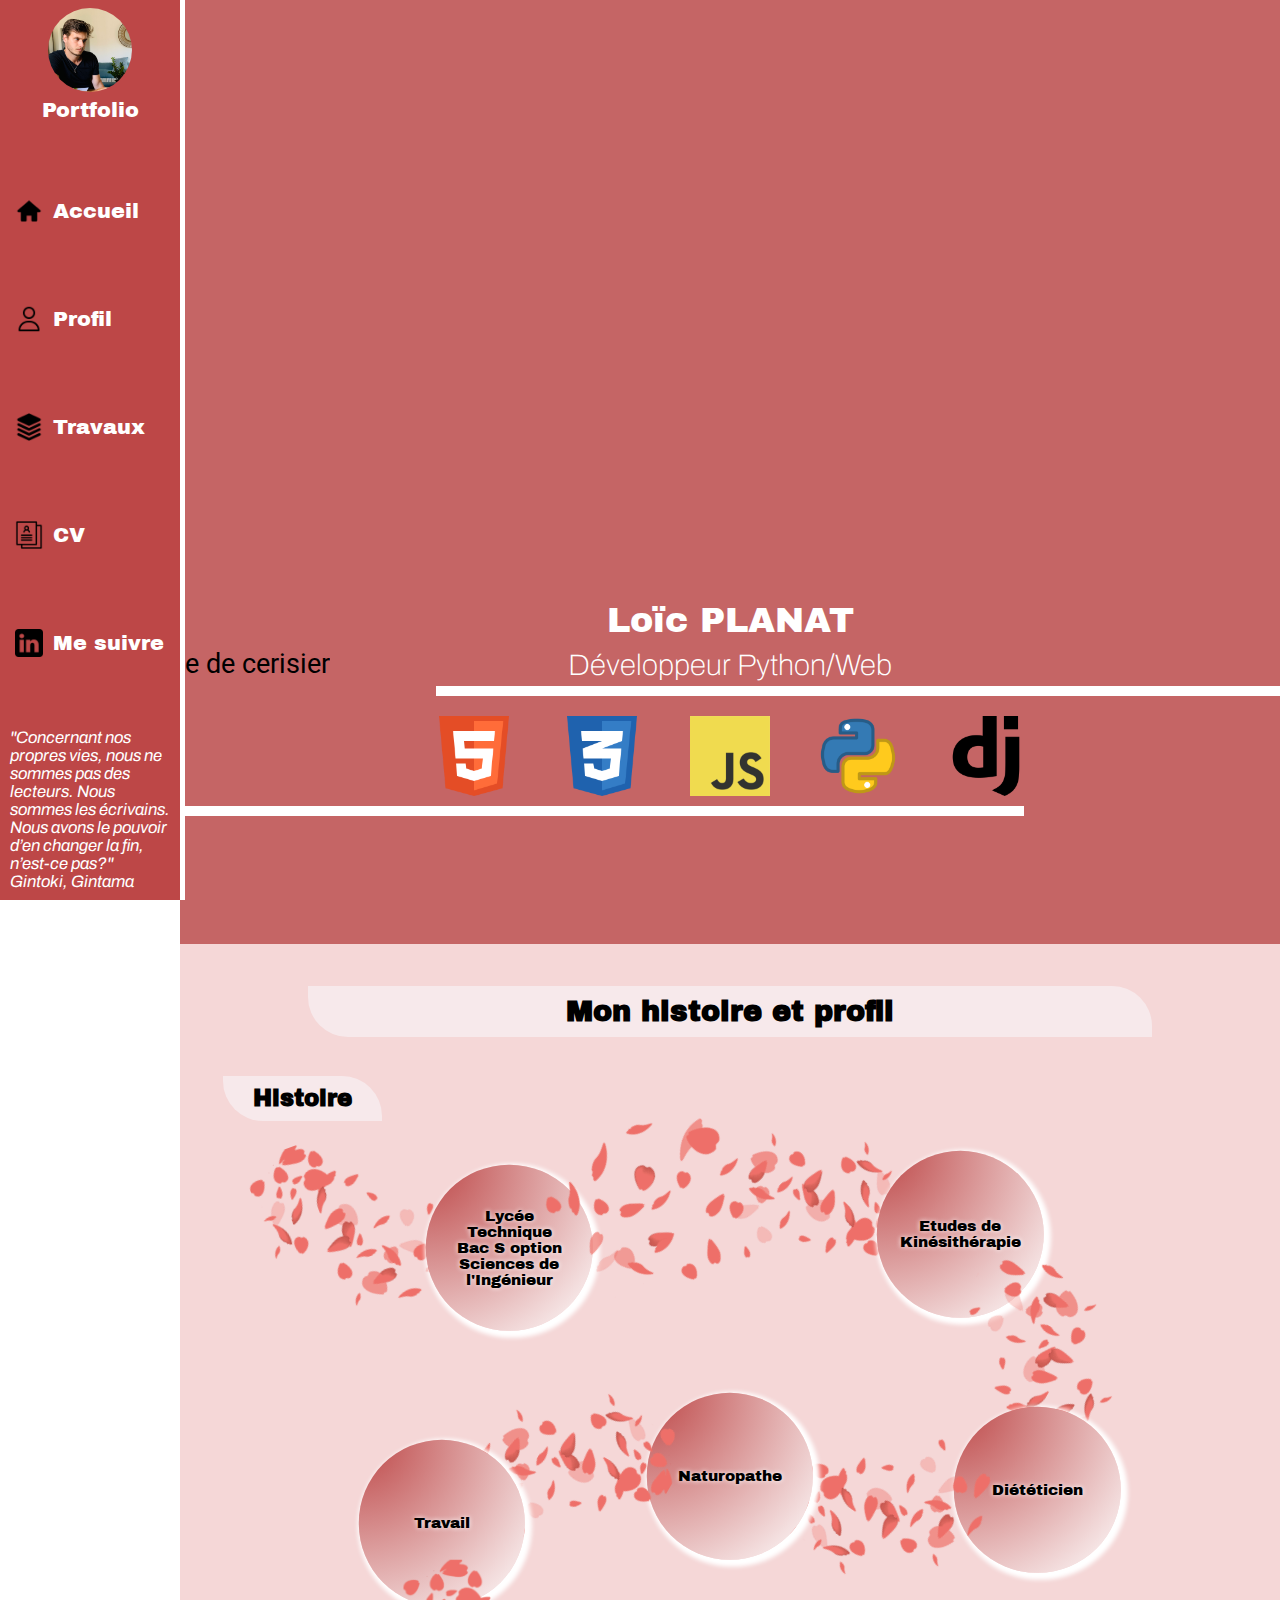
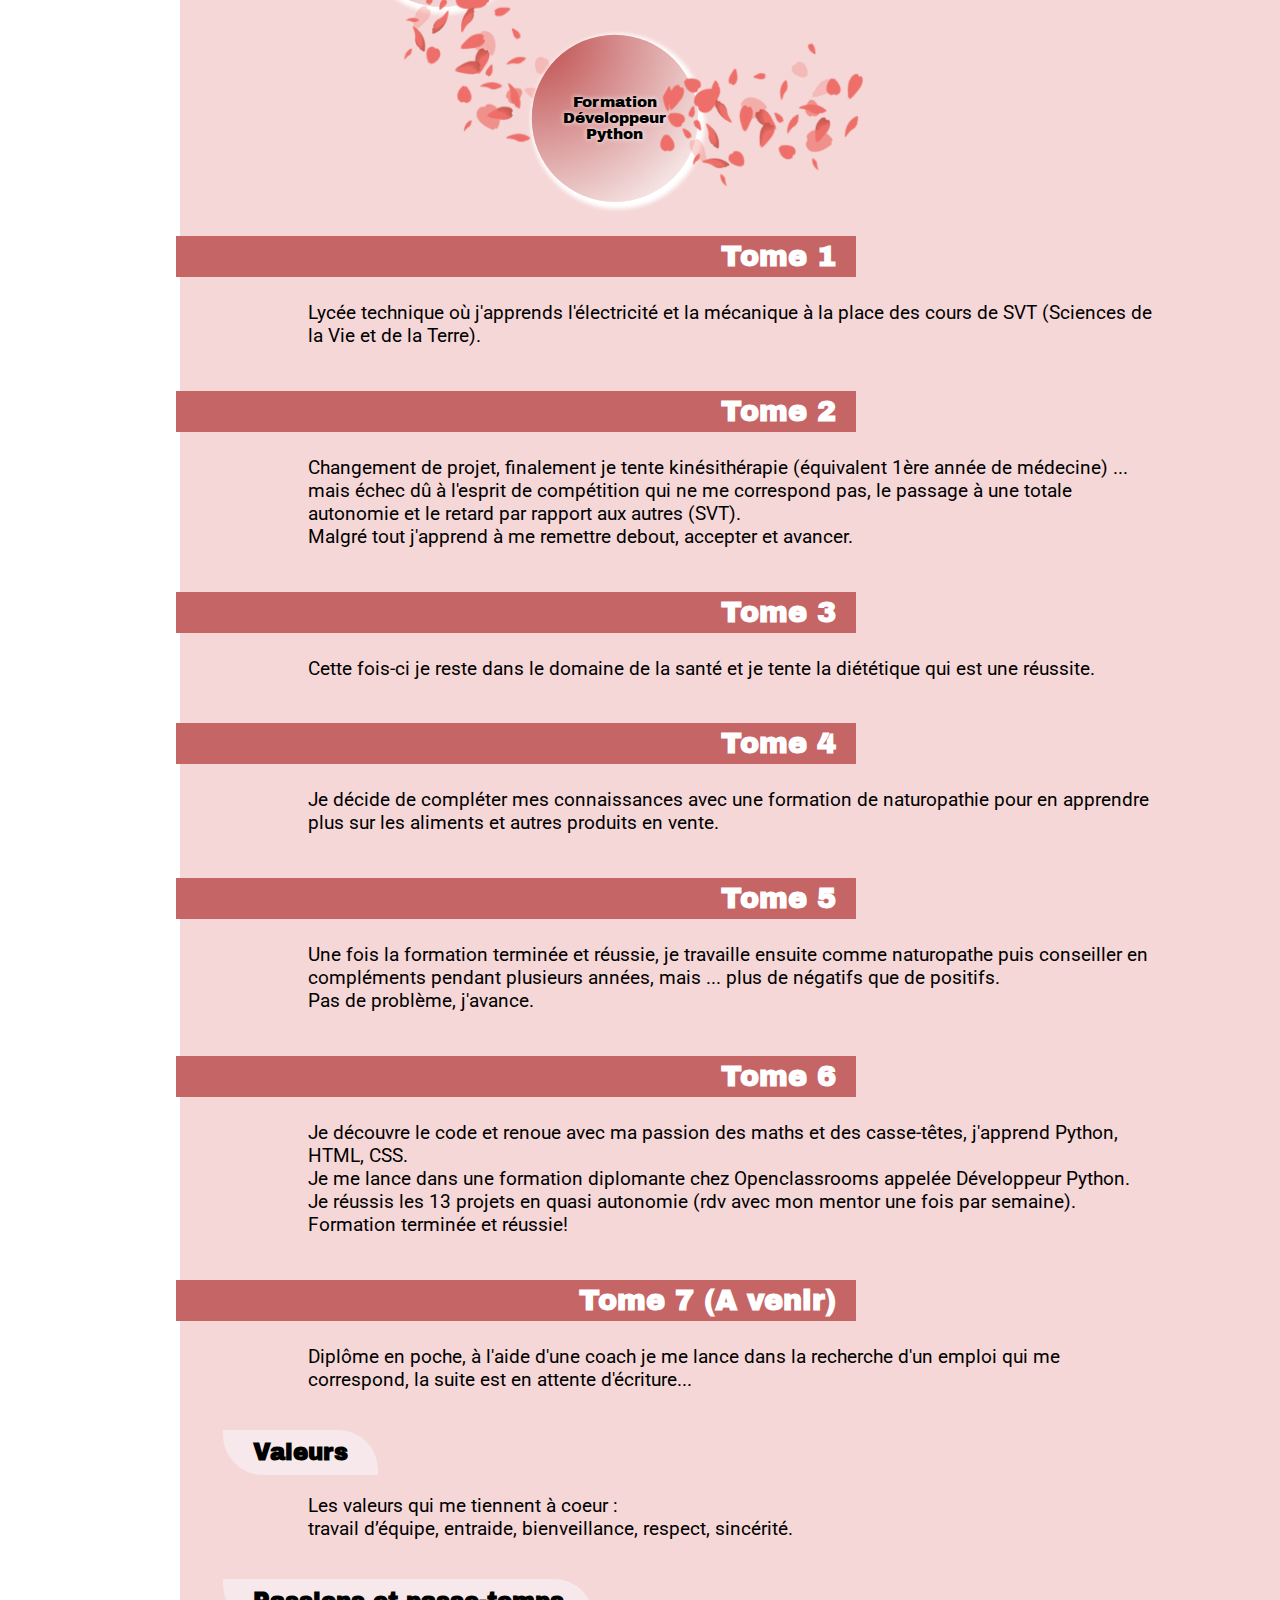
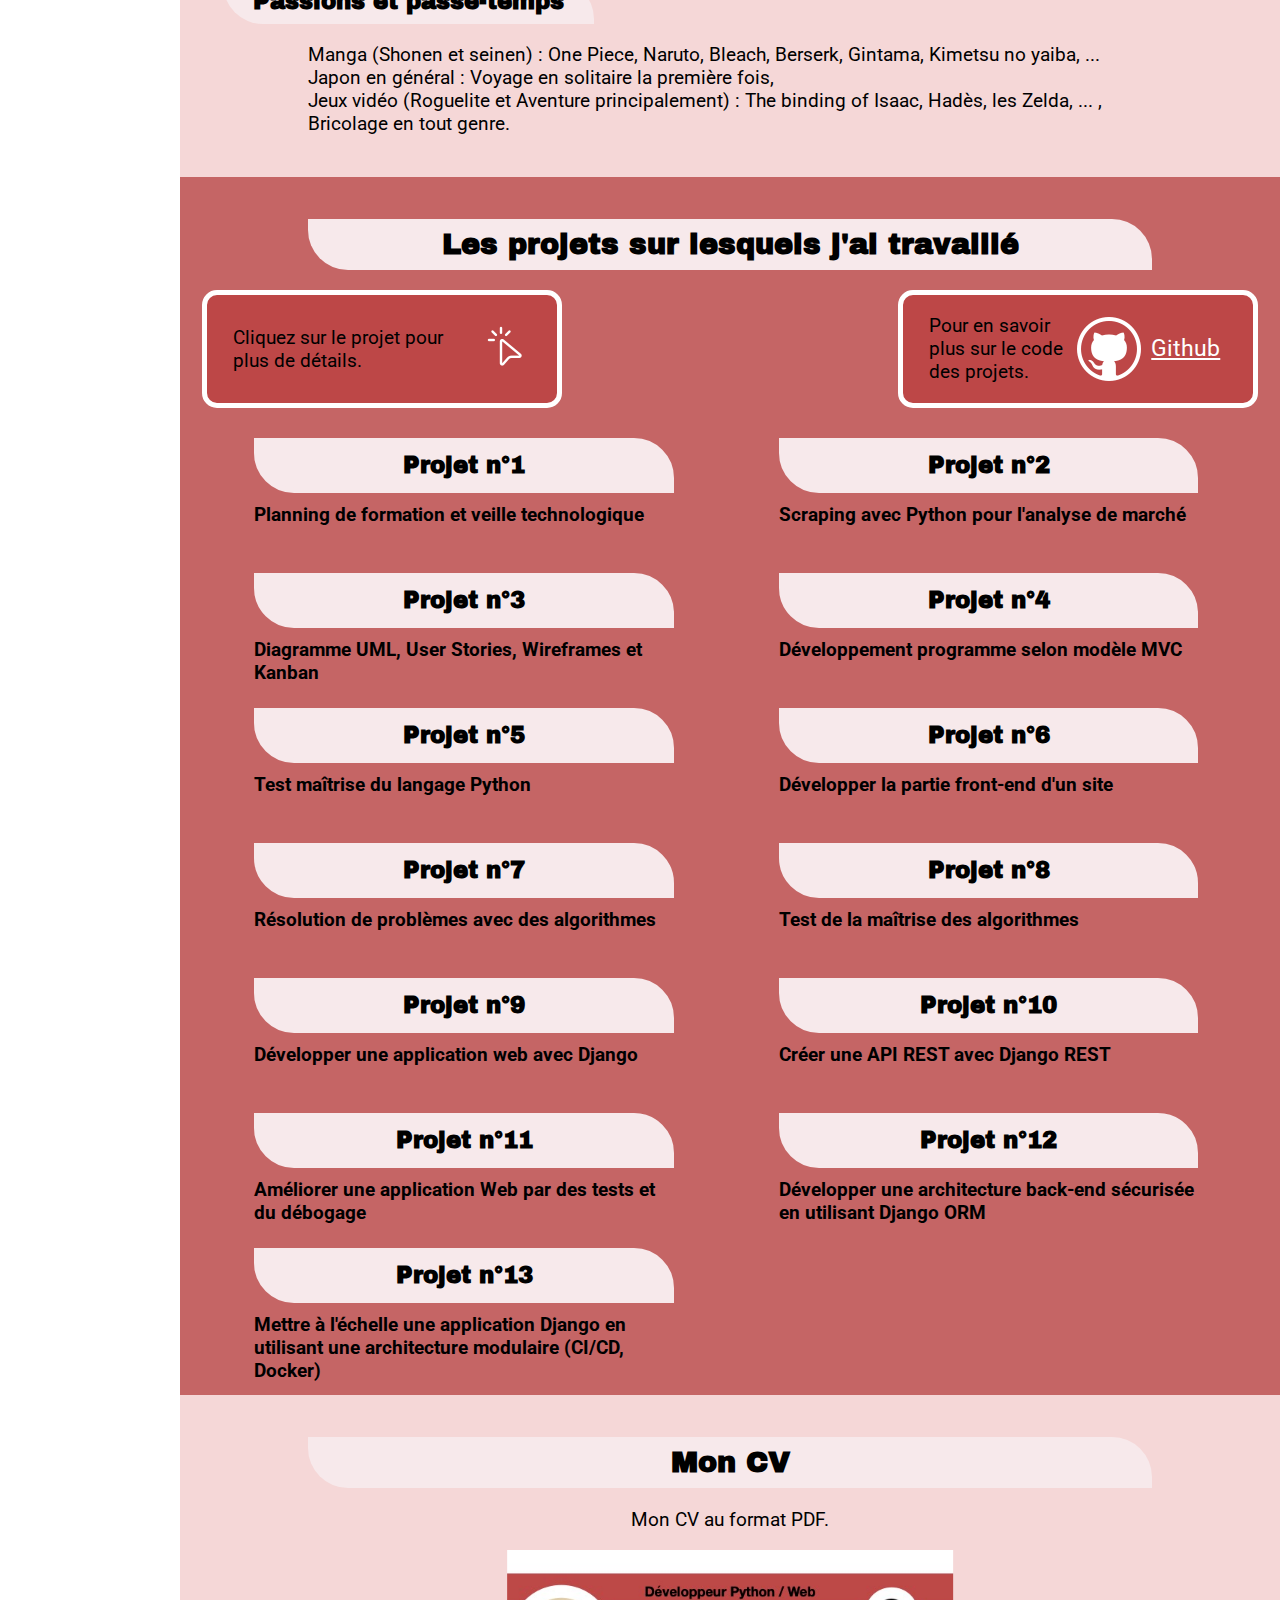
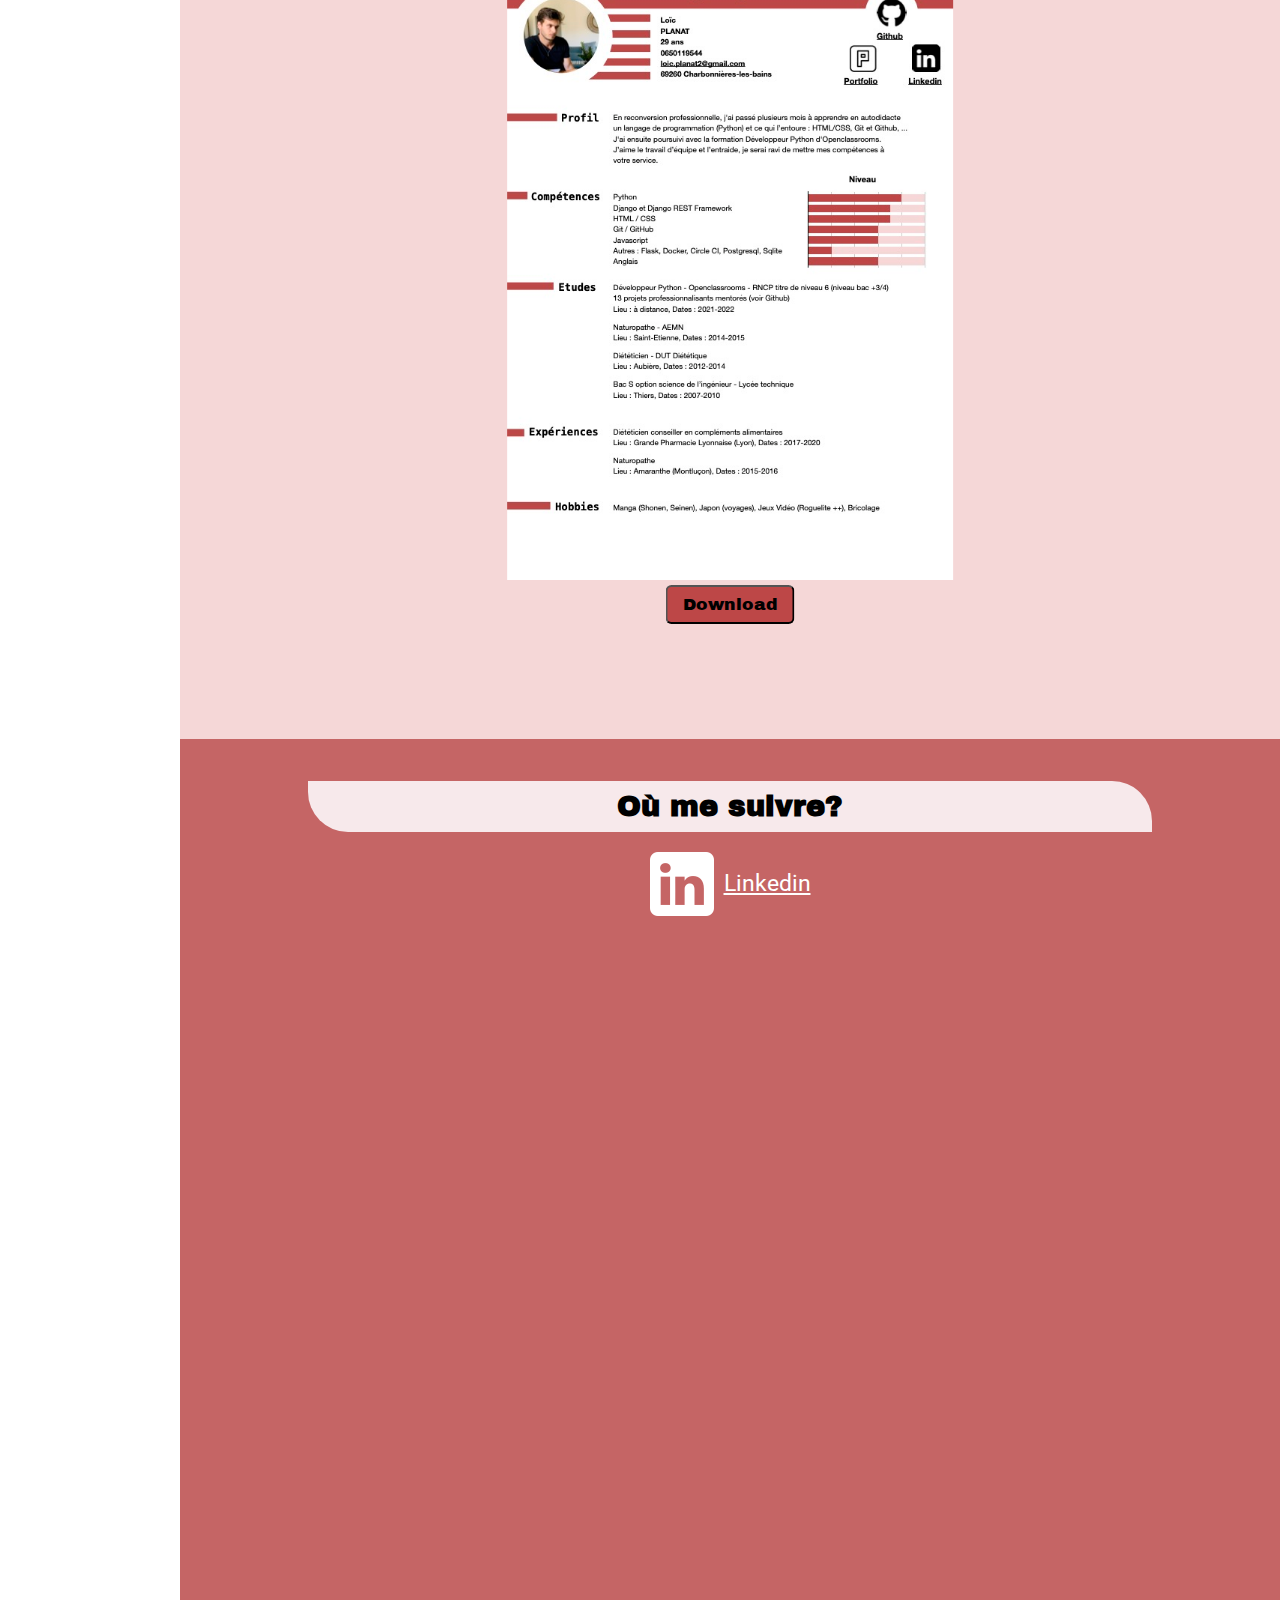
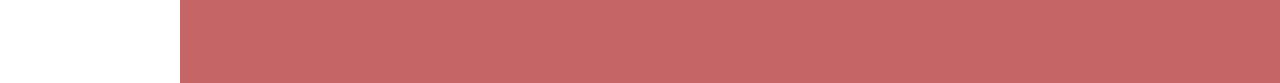
==== index.html @ afb5e6b1 "Changement style" ====
<!DOCTYPE html>
<html lang="fr">
<head>
    <meta charset="UTF-8">
    <meta http-equiv="X-UA-Compatible" content="IE=edge">
    <meta name="viewport" content="width=device-width, initial-scale=1.0">
    <link rel="stylesheet" href="style.css">
    <link rel="shortcut icon" href="Images/fav.ico" type="image/x-icon">
    <title>My Portfolio</title>
</head>
<body>
    <!-- Navigation bar -->
    <aside class="sidebar" id="sidebar">
        <nav class="nav">
            <div class="nav_head">
                <div><img class="photo_nav" src="Images/nav/photo.jpg" alt="photo perso"></div>
                <p class="nav_title">Portfolio</p>
            </div>
            <ul class="nav_list">
                <li class="nav_item">
                    <img class="nav_logo" src="Images/nav/home_icon.png" alt="icone pour la zone home">
                    <a href="#home" class="nav_link active-link">Accueil</a>
                </li>
                <li class="nav_item">
                    <img class="nav_logo" src="Images/nav/profile_icon.png" alt="icone pour le profile">
                    <a href="#profile" class="nav_link">Profil</a>
                </li>
                <li class="nav_item">
                    <img class="nav_logo" src="Images/nav/work_icon.png" alt="icone pour les projets">
                    <a href="#work" class="nav_link">Travaux</a>
                </li>
                <li class="nav_item">
                    <img class="nav_logo" src="Images/nav/cv_icon.png" alt="icone pour le cv">
                    <a href="#cv" class="nav_link">CV</a>
                </li>
                <li class="nav_item">
                    <img class="nav_logo" src="Images/logo/linkedin_icon.png" alt="icone me suivre">
                    <a href="#follow" class="nav_link">Me suivre</a>
                </li>
            </ul>
            <div class="nav_footer">''Concernant nos propres vies, nous ne sommes pas des lecteurs. Nous sommes les écrivains. Nous avons le pouvoir d’en changer la fin, n’est-ce pas?'' <br> Gintoki, Gintama</div>
        </nav>
    </aside>
    <section class="true_body">
    <!-- Home -->
    <div class="zone home" id="home">
        <div class="bg_cerisier">
            <img class="img_cerisier" src="Images/cerisier_forme.pdf" alt="image de cerisier">
        </div>
        <!-- <figure class="circle"></figure> -->
        <div class="text_et_logo">
            <p class="text_pres nom">Loïc PLANAT </p>
            <p class="text_pres travail">Développeur Python/Web</p>
            <figure class="line right_line"></figure>
            <div class="group_logo">
                <img class="logo_accueil logo_html" src="Images/logo/html_icon.png" alt="logo html">
                <img class="logo_accueil logo_css" src="Images/logo/css_icon.png" alt="logo css">
                <img class="logo_accueil logo_js" src="Images/logo/javascript_icon.png" alt="logo js">
                <img class="logo_accueil logo_python" src="Images/logo/python_icon.png" alt="logo python">
                <img class="logo_accueil logo_django" src="Images/logo/django_icon.png" alt="logo django">
            </div>
            <figure class="line left_line"></figure>
        </div>
    </div>
    
    <!-- Profile -->
    <div class="zone profile" id="profile">
        <h1 class="big_title">Mon histoire et profil</h1>
        <h2 class="title_mini">Histoire</h2>
        <div class="conteneur">
            <div class="plan">
                <div class="path" id="path0">
                    <div class="position_img">
                        <img src="path.png" alt="chemin" class="path_img">
                    </div>  
                </div>
                <div class="path" id="path1">
                    <div class="position_img_long">
                        <img src="path_long.png" alt="chemin" class="path_img">
                    </div>  
                </div>
                <div class="path" id="path2">
                    <div class="position_img">
                        <img src="path.png" alt="chemin" class="path_img">
                    </div>  
                </div>
                <div class="path" id="path3">
                    <div class="position_img">
                        <img src="path.png" alt="chemin" class="path_img">
                    </div>  
                </div>
                <div class="path" id="path4">
                    <div class="position_img">
                        <img src="path.png" alt="chemin" class="path_img">
                    </div>  
                </div>
                <div class="path" id="path5">
                    <div class="position_img">
                        <img src="path.png" alt="chemin" class="path_img">
                    </div>  
                </div>
                <div class="path" id="path6">
                    <div class="position_img">
                        <img src="path.png" alt="chemin" class="path_img">
                    </div>  
                </div>
                <div class="step" id="step1">
                    <figure class="mini_circle"></figure>
                    <p class="in_circle">Lycée <br> Technique <br> Bac S option <br> Sciences de <br> l'Ingénieur</p>
                </div>
                <div class="step" id="step2">
                    <figure class="mini_circle"></figure>
                    <p class="in_circle">Etudes de <br> Kinésithérapie</p>
                </div>
                <div class="step" id="step3">
                    <figure class="mini_circle"></figure>
                    <p class="in_circle">Diététicien</p>
                </div>
                <div class="step" id="step4">
                    <figure class="mini_circle"></figure>
                    <p class="in_circle">Naturopathe</p>
                </div>
                <div class="step" id="step5">
                    <figure class="mini_circle"></figure>
                    <p class="in_circle">Travail</p>
                </div>
                <div class="step" id="step6">
                    <figure class="mini_circle"></figure>
                    <p class="in_circle">Formation <br>Développeur <br> Python</p>
                </div>
            </div>

        </div>

        
        <div class="text_bloc">
            <h2 class="tome">Tome 1</h2>
            <p>Lycée technique où j'apprends l'électricité et la mécanique à la place des cours de SVT (Sciences de la Vie et de la Terre).</p>

            <h2 class="tome">Tome 2</h2>
            <p>Changement de projet, finalement je tente kinésithérapie (équivalent 1ère année de médecine) ... mais échec dû à l'esprit de compétition qui ne me correspond pas, le passage à une totale autonomie et le retard par rapport aux autres (SVT). <br> Malgré tout j'apprend à me remettre debout, accepter et avancer.</p>
   
            <h2 class="tome">Tome 3</h2>
            <p>Cette fois-ci je reste dans le domaine de la santé et je tente la diététique qui est une réussite.</p>

            <h2 class="tome">Tome 4</h2>
            <p>Je décide de compléter mes connaissances avec une formation de naturopathie pour en apprendre plus sur les aliments et autres produits en vente.</p>
 
            <h2 class="tome">Tome 5</h2>
            <p>Une fois la formation terminée et réussie, je travaille ensuite comme naturopathe puis conseiller en compléments pendant plusieurs années, mais ... plus de négatifs que de positifs. 
            <br> Pas de problème, j'avance. </p>
  
            <h2 class="tome">Tome 6</h2>
            <p> Je découvre le code et renoue avec ma passion des maths et des casse-têtes, j'apprend Python, HTML, CSS. 
            <br> Je me lance dans une formation diplomante chez Openclassrooms appelée Développeur Python. 
            <br> Je réussis les 13 projets en quasi autonomie (rdv avec mon mentor une fois par semaine).
            <br> Formation terminée et réussie!</p>

            <h2 class="tome">Tome 7 (A venir)</h2>
            <p> Diplôme en poche, à l'aide d'une coach je me lance dans la recherche d'un emploi qui me correspond, la suite est en attente d'écriture...</p>
        </div>
        
        <h2 class="title_mini">Valeurs</h2>
        <div class="text_bloc">
            <p class="">Les valeurs qui me tiennent à coeur : <br> travail d’équipe, entraide, bienveillance, respect, sincérité.</p>
        </div>
        <h2 class="title_mini">Passions et passe-temps</h2>
        <div class="text_bloc">
            <p>Manga (Shonen et seinen) : One Piece, Naruto, Bleach, Berserk, Gintama, Kimetsu no yaiba, ... 
            <br> Japon en général : Voyage en solitaire la première fois, 
            <br> Jeux vidéo (Roguelite et Aventure principalement) : The binding of Isaac, Hadès, les Zelda, ... , 
            <br> Bricolage en tout genre. </p>
        </div>
    </div>
    <!-- Les projets -->
    <div class="zone work" id="work">
        <!-- La fenêtre modale -->
        <div class="modal">
            <div class="conteneur_img_modal">
                <img class="img_modal" src="#" alt="#">
            </div>
            <figure class="close" onclick="closeModal()">+</figure>
        </div>

        <!-- Liste des projets -->
        <h1 class="big_title">Les projets sur lesquels j'ai travaillé </h1>
        <div class="header_proj">
            <div class="bloc_click">
                <p class="text_click">Cliquez sur le projet pour plus de détails.</p> 
                <div class="container_click">
                    <img class="click" src="Images/logo/click_icon.png" alt="image click">                
                </div>      
            </div>
            <div class="bloc_github">
                <p class="text_github">Pour en savoir plus sur le code des projets.</p>
                <div class="github">
                    <img class="logo_github" src="Images/logo/github_icon.png" alt="icon github">
                    <a class="link_github" href="https://github.com/Yonohi">Github</a>
                </div>   
            </div>
        </div>
        <div class="card_list">
            <div class="card">
                <h2 class="card_title" id="project_1">Projet n°1</h2>
                <p class="short_desc">Planning de formation et veille technologique</p>
                <div class="card_content left" id="card_1">
                    <p class="title_proj">Planning de formation et veille technologique</p>
                    <p class="desc_proj">Description: <br> Il a fallu, ici, déterminer le temps à accorder à chaque projet et créer un planning annuel ainsi qu'un planning semaine type. </p>
                    <figure class="bloc_img">
                        <img src="Images/P1/P1_planning.jpg" alt="image de réflexion planning" onclick="biggerImg(this)" class="proj_img">
                        <figcaption>Réflexion pour les plannings</figcaption>
                    </figure>
                    <figure class="bloc_img">                   
                        <img src="Images/P1/P1_plan_sem.png" alt="planning type semaine" onclick="biggerImg(this)" class="proj_img">
                        <figcaption>Planning Semaine</figcaption> 
                    </figure>
                    <figure class="bloc_img">
                        <img src="Images/P1/P1_plan_mois.png" alt="planning mois" onclick="biggerImg(this)" class="proj_img">
                        <figcaption>Planning annuel</figcaption>
                    </figure>
                </div>
            </div>
            <div class="card">
                <h2 class="card_title" id="project_2">Projet n°2</h2>
                <p class="short_desc">Scraping avec Python pour l'analyse de marché</p>
                <div class="card_content right" id="card_2">
                    <p class="title_proj">Scraping avec Python pour l'analyse de marché</p>
                    <p class="desc_proj">Description: <br> Le but ici était de faire du scraping, c'est-à-dire extraire du contenu d'un site, dans notre cas le site <a href="http://books.toscrape.com">Books.toscrape</a> . Le code que j'ai créé permet d'extraire différentes informations mises dans un fichier CSV ainsi que les images dans un dossier à part. Le tout étant classé selon le genre des livres. 
                        <br> Ce projet m'a permis de me familiariser avec les modules et les intéractions entre les fichiers de code. J'ai aussi beaucoup appris sur Git et Github à ce moment-là. </p>
                    <figure class="bloc_img">
                        <img src="Images/P2/P2_extrait.png" alt="extrait  résultat contenu projet" onclick="biggerImg(this)" class="proj_img">
                        <figcaption>Extrait du résultat</figcaption>
                    </figure>
                    <figure class="bloc_img">                   
                        <img src="Images/P2/P2_CSV_Grande.jpeg" alt="exemple CSV" onclick="biggerImg(this)" class="proj_img">
                        <figcaption>Exemple fichier CSV</figcaption> 
                    </figure>
                    <figure class="bloc_img">
                        <img src="Images/P2/P2_bookstoscrape.png" alt="visuel books toscrape" onclick="biggerImg(this)" class="proj_img">
                        <figcaption>Visuel du site Books to Scrape</figcaption>
                    </figure>
                </div>
            </div>
            <div class="card">
                <h2 class="card_title" id="project_3">Projet n°3</h2>
                <p class="short_desc">Diagramme UML, User Stories, Wireframes et Kanban</p>
                <div class="card_content left" id="card_3">
                    <p class="title_proj">Diagramme cas d'utilisation, User Stories, Wireframes et Kanban</p>
                    <p class="desc_proj">Description: <br> Il fallait prototyper une solution technique pour un client. Ce projet a été éprouvant car j'avais beaucoup de questions pour les besoins du client, mais celui-ci étant fictif je ne pouvais pas avoir de réponse. Par exemple, je savais que la volonté était de mettre en lien des aides pour des étudiants en difficulté, mais certains termes mettaient un flou sur l'âge posant ainsi un doute sur la complexité du site. Le nom également de l'association (Learn@Home) m'incitait à me poser des questions: 
                        <br> Les aides proposées sont-elles centrées sur l'Anglais? 
                        <br> Le site est-il seulement à portée française, si la réponse est non faut-il un site multilingue? ...
                        <br> Malgré tout j'ai beaucoup appris sur la manière d'aborder un projet et comment faire au mieux pour les besoins du client (user story, diagramme UML, ...).</p>
                    <figure class="bloc_img">
                        <img src="Images/P3/P3_diagramme.png" alt="diagramme de cas d'utilisation" onclick="biggerImg(this)" class="proj_img">
                        <figcaption>Diagramme de cas d'utilisation</figcaption>
                    </figure>
                    <figure class="bloc_img">                   
                        <img src="Images/P3/P3_userstory.png" alt="user stories" onclick="biggerImg(this)" class="proj_img">
                        <figcaption>User Stories</figcaption> 
                    </figure>
                    <figure class="bloc_img">
                        <img src="Images/P3/P3_wireframe_mobile.png" alt="wireframe mobile" onclick="biggerImg(this)" class="proj_img">
                        <figcaption>Wireframe mobile</figcaption>
                    </figure>
                    <figure class="bloc_img">
                        <img src="Images/P3/P3_wireframe.png" alt="wireframe" onclick="biggerImg(this)" class="proj_img">
                        <figcaption>Wireframe</figcaption>
                    </figure>
                    <figure class="bloc_img">
                        <img src="Images/P3/P3_kanban.png" alt="kanban" onclick="biggerImg(this)" class="proj_img">
                        <figcaption>Kanban</figcaption>
                    </figure>
                </div>
            </div>
            <div class="card">
                <h2 class="card_title" id="project_4">Projet n°4</h2>
                <p class="short_desc">Développement programme selon modèle MVC</p>
                <div class="card_content right" id="card_4">
                    <p class="title_proj">Développement programme selon modèle MVC</p>
                    <p class="desc_proj">Description: <br> Je devais créer un code en suivant le modèle MVC (Modèle Vue Contrôleur) pour gérer les résultats de compétitions d'échecs. Il y avait beaucoup de paramètres à prendre en compte et la difficulté du projet m'a beaucoup plu. La création de classes avec des méthodes adaptées, faire les liens, réaliser des boucles et la gestion des erreurs des entrées utilisateur. Tout cela m'a permis de mieux comprendre le concept de POO (Programmation Orienté Objet). En regardant le projet aujourd'hui je m'aperçois de petites erreurs de logique mais je préfère la version originale.</p>
                    <figure class="bloc_img">
                        <img src="Images/P4/P4_ex1.png" alt="exemple1 du rendu" onclick="biggerImg(this)" class="proj_img">
                        <figcaption>Exemple n°1</figcaption>
                    </figure>
                    <figure class="bloc_img">                   
                        <img src="Images/P4/P4_ex2.png" alt="exemple2 du rendu" onclick="biggerImg(this)" class="proj_img">
                        <figcaption>Exemple n°2</figcaption> 
                    </figure>
                    <figure class="bloc_img">
                        <img src="Images/P4/P4_ex3.png" alt="exemple3 du rendu" onclick="biggerImg(this)" class="proj_img">
                        <figcaption>Exemple n°3</figcaption>
                    </figure>
                </div>
            </div>
            <div class="card">
                <h2 class="card_title" id="project_5">Projet n°5</h2>
                <p class="short_desc">Test maîtrise du langage Python</p>
                <div class="card_content left" id="card_5">
                    <p class="title_proj">Test maîtrise du langage Python</p>
                    <p class="desc_proj">Description: <br> Il s'agissait d'un test CodinGame classique sur le language Python. </p>
                </div>
            </div>
            <div class="card">
                <h2 class="card_title" id="project_6">Projet n°6</h2>
                <p class="short_desc">Développer la partie front-end d'un site</p>
                <div class="card_content right" id="card_6">
                    <p class="title_proj">Développer la partie front-end d'un site</p>
                    <p class="desc_proj">Description: <br> Le but était ici de développer la partie Front-End d’une application avec HTML, CSS et JavaScript sans l'utilisation de framework (Bootstrap, ...). Il fallait également interagir avec une API REST pour récupérer les données. J'ai beaucoup aimé faire ce projet et en apprendre plus sur ces différents languages, leurs intéractions, trouver des astuces pour mieux coder et efficacement. Cela a aussi attisé ma curiosité sur les différentes bibliothèques (non autorisées pour ce projet).
                    </p>
                    <figure class="bloc_img">
                        <img src="Images/P6/P6_front_pc.png" alt="image du site version pc" onclick="biggerImg(this)" class="proj_img">
                        <figcaption>Aspect PC</figcaption>
                    </figure>
                    <figure class="bloc_img">                   
                        <img src="Images/P6/P6_front_mobile.png" alt="image du site version mobile" onclick="biggerImg(this)" class="proj_img">
                        <figcaption>Aspect Mobile</figcaption> 
                    </figure>
                </div>
            </div>
            <div class="card">
                <h2 class="card_title" id="project_7">Projet n°7</h2>
                <p class="short_desc">Résolution de problèmes avec des algorithmes</p>
                <div class="card_content left" id="card_7">
                    <p class="title_proj">Résolution de problèmes avec des algorithmes</p>
                    <p class="desc_proj">Description: <br> Mon projet préféré, qui n'a malheureusement pas été très long. Le but était de réaliser un algorithme brute force et un algorithme amélioré pour un problème simple. 
                        <br> Le problème était de trouver l'ensemble des actions idéales pour un client avec un budget précis parmi une liste d'actions avec les informations suivantes: coût de l'action et bénéfices en %(après 2 ans). 
                        <br> L'algorithme brute force vise à tester toutes les possibilités et trouver la ou les meilleures en cas d'égalité tandis que l'amélioré vise l'efficacité (vitesse, résultats presque parfaits).
                        <br> J'ai trouvé passionnant de m'informer sur la complexité temporelle et spatiale, la notation Big-O. 
                        <br> Je vous laisse la présentation que j'ai fait pour le projet en téléchargement.</p>
                    <form class="btn_pres" method="get" action="P7_04_diapositives.pdf">
                            <button type="submit">Download</button>
                    </form>
                    <figure class="bloc_img">
                        <img src="Images/P7/P7_bruteforce.png" alt="exemple résultat bruteforce" onclick="biggerImg(this)" class="proj_img">
                        <figcaption>Exemple de résultat du Brute Force</figcaption>
                    </figure>
                    <figure class="bloc_img">                   
                        <img src="Images/P7/P7_optimized.png" alt="exemple résultat optimisé" onclick="biggerImg(this)" class="proj_img">
                        <figcaption>Exemple du résultat de l'optimisé</figcaption> 
                    </figure>
                </div>
            </div>
            <div class="card">
                <h2 class="card_title" id="project_8">Projet n°8</h2>
                <p class="short_desc">Test de la maîtrise des algorithmes</p>
                <div class="card_content right" id="card_8">
                    <p class="title_proj">Test de la maîtrise des algorithmes</p>
                    <p class="desc_proj">Description: <br> Il s'agissait d'un test CodinGame sur les algorithmes. Je me suis plongé dans les types de tri et les logiques de différents algorithmes et j'ai trouvé ça passionnant. </p>
                    <figure class="bloc_img">
                        <img src="Images/P8/P8_resultats.png" alt="Résultats du CodinGame" onclick="biggerImg(this)" class="proj_img">
                        <figcaption>Résultats du CodinGame</figcaption>
                    </figure>
                </div>
            </div>
            <div class="card">
                <h2 class="card_title" id="project_9">Projet n°9</h2>
                <p class="short_desc">Développer une application web avec Django</p>
                <div class="card_content left" id="card_9">
                    <p class="title_proj">Développer une application web avec Django</p>
                    <p class="desc_proj">Description: <br> Utilisation de Django pour la création du site, cette approche était difficile au début mais captivante au bout d'un moment. Je me suis également amusé à utiliser Bootstrap pour gérer la taille des zones sur le site. </p>
                    <figure class="bloc_img">
                        <img src="Images/P9/P9_admin.png" alt="image de la zone admin" onclick="biggerImg(this)" class="proj_img">
                        <figcaption>Zone administrateur</figcaption>
                    </figure>
                    <figure class="bloc_img">                   
                        <img src="Images/P9/P9_log.png" alt="image de la zone inscription connexion" onclick="biggerImg(this)" class="proj_img">
                        <figcaption>Zone inscription/connexion</figcaption> 
                    </figure>
                    <figure class="bloc_img">
                        <img src="Images/P9/P9_home.png" alt="image de la zone flux" onclick="biggerImg(this)" class="proj_img">
                        <figcaption>Zone flux/home</figcaption>
                    </figure>
                </div>
            </div>
            <div class="card">
                <h2 class="card_title" id="project_10">Projet n°10</h2>
                <p class="short_desc">Créer une API REST avec Django REST</p>
                <div class="card_content right" id="card_10">
                    <p class="title_proj">Créer une API REST avec Django REST</p>
                    <p class="desc_proj">Description: <br> Projet complexe de création d'une API REST via Django REST Framework (DRF) avec utilisation de JSON Web Token. J'ai eu du mal à comprendre comment utiliser Postman, mais au fur et à mesure que j'en apprenais plus je comprenais de mieux en mieux comment étaient faites les requêtes. </p>
                    <figure class="bloc_img">
                        <img src="Images/P10/P10_postman.png" alt="image de Postman" onclick="biggerImg(this)" class="proj_img">
                        <figcaption>Postman</figcaption>
                    </figure>
                    <figure class="bloc_img">                   
                        <img src="Images/P10/P10_admin.png" alt="image zone admin" onclick="biggerImg(this)" class="proj_img">
                        <figcaption>Zone administrateur</figcaption> 
                    </figure>
                </div>
            </div>
            <div class="card">
                <h2 class="card_title" id="project_11">Projet n°11</h2>
                <p class="short_desc">Améliorer une application Web par des tests et du débogage</p>
                <div class="card_content left" id="card_11">
                    <p class="title_proj">Améliorer une application Web par des tests et du débogage</p>
                    <p class="desc_proj">Description: <br> Le code était déjà fait et je ne devais pas modifier la présentation du site, seulement créer des tests pour contrôler un maximum le code et ainsi trouver ce qui ne convenait pas pour l'améliorer. Une fois les tests finis on m'a demandé de modifier une variable, cela permettait de voir si mes tests s'adaptaient et si ce n'était pas le cas je devais modifier mon code pour qu'il le soit. </p>
                    <figure class="bloc_img">
                        <img src="Images/P11/P11_site.png" alt="image du site" onclick="biggerImg(this)" class="proj_img">
                        <figcaption>Site web</figcaption>
                    </figure>
                    <figure class="bloc_img">
                        <img src="Images/P11/P11_tests.png" alt="resultats pytest et coverage" onclick="biggerImg(this)" class="proj_img">
                        <figcaption>Résultats pytest et coverage</figcaption>
                    </figure>
                    <figure class="bloc_img">                   
                        <img src="Images/P11/P11_locust.png" alt="resultats locust" onclick="biggerImg(this)" class="proj_img">
                        <figcaption>Résultats Locust</figcaption> 
                    </figure>
                </div>
            </div>
            <div class="card">
                <h2 class="card_title" id="project_12">Projet n°12</h2>
                <p class="short_desc">Développer une architecture back-end sécurisée en utilisant Django ORM</p>
                <div class="card_content right" id="card_12">
                    <p class="title_proj">Développer une architecture back-end sécurisée en utilisant Django ORM</p>
                    <p class="desc_proj">Description: <br> Je devais créer une API REST avec DRF et Postgresql, j'ai mis les JWT optionnels (pour les activer voir détails Github). A force de travailler sur Django et DRF, j'arrive de mieux en mieux à manier les différentes parties: serializers, models, vues, permissions,... Il fallait également configurer une journalisation afin d'avoir un retour des erreurs (fichier security.log).</p>
                    <figure class="bloc_img">
                        <img src="Images/P12/P12_clients.png" alt="front DRF clients" onclick="biggerImg(this)" class="proj_img">
                        <figcaption>Front API (liste clients)</figcaption>
                    </figure>
                    <figure class="bloc_img">                   
                        <img src="Images/P12/P12_postman.png" alt="postman" onclick="biggerImg(this)" class="proj_img">
                        <figcaption>Postman</figcaption> 
                    </figure>
                    <figure class="bloc_img">
                        <img src="Images/P12/P12_postgresql.png" alt="postgresql" onclick="biggerImg(this)" class="proj_img">
                        <figcaption>Postgresql</figcaption>
                    </figure>
                </div>
            </div>
            <div class="card">
                <h2 class="card_title" id="project_13">Projet n°13</h2>
                <p class="short_desc">Mettre à l'échelle une application Django en utilisant une architecture modulaire (CI/CD, Docker)</p>
                <div class="card_content left" id="card_13">
                    <p class="title_proj">Mettre à l'échelle une application Django en utilisant une architecture modulaire (CI/CD, Docker)</p>
                    <p class="desc_proj">Description: <br> Pour ce dernier projet je devais améliorer l'architecture du code donné, rectifier quelques erreurs, changer les tables de la base de données et implémenter l'intégration, livraison et déploiement continus (CI CD). Pour le CI CD j'ai dû apprendre beaucoup de choses et faire le fichier .yml n'a pas été simple mais une fois les orbs et autres subtilités en main il était très satisfaisant d'avancer sur le projet. Héberger le site sur Heroku a été un moment que j'attendais avec impatience et apprendre à utiliser Docker était vraiment intéressant. Grâce à Sentry j'ai beaucoup mieux compris comment surveiller le site et le gérer. Ce projet était complexe mais c'était un dernier projet de formation très riche en informations. </p>
                    <figure class="bloc_img">
                        <img src="Images/P13/P13_site.png" alt="image du site" onclick="biggerImg(this)" class="proj_img">
                        <figcaption>Site Web</figcaption>
                    </figure>
                    <figure class="bloc_img">                   
                        <img src="Images/P13/P13_circleci.png" alt="circle ci" onclick="biggerImg(this)" class="proj_img">
                        <figcaption>Circle CI</figcaption> 
                    </figure>
                    <figure class="bloc_img">
                        <img src="Images/P13/P13_heroku.png" alt="heroku" onclick="biggerImg(this)" class="proj_img">
                        <figcaption>Heroku</figcaption>
                    </figure>
                    <figure class="bloc_img">
                        <img src="Images/P13/P13_sentry.png" alt="sentry" onclick="biggerImg(this)" class="proj_img">
                        <figcaption>Sentry</figcaption>
                    </figure>
                    <figure class="bloc_img">
                        <img src="Images/P13/P13_dockerhub.png" alt="docker hub" onclick="biggerImg(this)" class="proj_img">
                        <figcaption>Docker Hub</figcaption>
                    </figure>
                </div>
            </div>
        </div>
        
        
    </div>
    <!-- Zone CV -->
    <div class="zone cv" id="cv">
        <h1 class="big_title">Mon CV</h1>
        <p>Mon CV au format PDF.</p>
         <img class="img_cv" src="CV_final_planat_loic.jpg" alt="aperçu CV">
         <form method="get" action="CV_final_planat_loic.pdf">
            <button type="submit">Download</button>
         </form>
    </div>
    <!-- Zone Me Suivre -->
    <div class="zone follow" id="follow">
        <h1 class="big_title">Où me suivre?</h1>
        <div class="linkedin">
            <img class="logo_linkedin" src="Images/logo/linkedin_icon.png" alt="icon linkedin">
            <a class="link_linkedin" href="https://www.linkedin.com/in/loïc-Planat/">Linkedin</a>
        </div>
    </div>
    </section>
<script src="script.js"></script>
</body>
</html>
---- style.css ----
/*========= Google fonts =========*/
@import url('https://fonts.googleapis.com/css2?family=Oleo+Script&display=swap');
@import url('https://fonts.googleapis.com/css2?family=Archivo:wght@100&display=swap');
@import url('https://fonts.googleapis.com/css2?family=Archivo+Black&family=Oleo+Script&display=swap');
@import url('https://fonts.googleapis.com/css2?family=Caveat&display=swap');
@import url('https://fonts.googleapis.com/css2?family=Nunito:wght@200;300&display=swap');
@import url('https://fonts.googleapis.com/css2?family=Roboto&display=swap');
/*========= Variables CSS =========*/
:root {
    /* Color */
    --backgr-color: linear-gradient(rgb(189, 71, 71) 25vh, rgb(245, 215, 215) 100vh);
    --backgr-zone1: rgb(197, 101, 101);
    --backgr-zone2: rgb(245, 215, 215);
    --backgr-circle: rgb(245, 215, 215);
    --backgr-nav-color: rgb(189, 71, 71);
    --backgr-proj: rgb(189, 71, 71);
    --text-body-color: black;
    --text-nav-color: white;
    --title-bg-color: rgb(247, 233, 235);
    --title-color: black;

    /* Font size */
    --text-size-nav: 1.3em;
    --text-size-nav-citation : 0.8em;
    --text-size-body: 1.2em;
    --text-size-big-title: 1.5em;
    --title-mini-size: 1.2em;

    /* Size of elements */
    --width-story: 75vw;
}
/*========= Comportement de base =========*/
html {
    scroll-behavior: smooth;
}

body {
    /* background-image: var(--backgr-color)  ; */
    color: var(--text-body-color);
    margin: 0; 
}

.sidebar{
    font-family: 'Archivo Black', sans-serif;
}

a.nav_link {
    text-decoration: none;
    color: var(--text-color);
}
a {
    color: white;
}

ul {
    list-style: none;
}

.logo_linkedin {
    filter: invert(100%);
}

.zone {
    min-height: 100vh;
    padding: 2%;
}

.big_title {
    font-family: 'Archivo Black', sans-serif;
    font-size: var(--text-size-big-title);
    background-color: var(--title-bg-color);
    color: var(--title-color);
    text-align: center;
    padding-top: 10px;
    padding-bottom: 10px;
    border-radius: 0px 40px;
    margin: 20px 10%
}

.card {
    width: 50%;
    margin-bottom: 30px;
    position: relative;
}

.card_title, .title_mini {
    font-family: 'Archivo Black', sans-serif;
    font-size: var(--title-mini-size);
    background-color: var(--title-bg-color);
    color: var(--title-color);
    text-align: center;
    padding-top: 10px;
    padding-bottom: 10px;
    border-radius: 0px 40px;   
}

.card_title {
    margin: 10px 10%;
    width: auto;
    cursor: pointer;
    border: 5px var(--title-bg-color) solid;
}

.short_desc {
    margin: auto 10%;
}

.title_mini {
    align-self: flex-start;
    padding-left: 30px;
    padding-right: 30px;
    margin-left: 2%;
}

.proj_img {
    max-height: 50vh;
    max-width: 100%;
    margin: 30px;
    cursor: pointer;
}

.modal {
    display: none;
    position: fixed;
    background-color: rgba(238, 118, 118, 0.5);
    width: 100vw;
    height: 100vh;
    top: 0;
    left: 0;
    margin: 0;
    z-index: 5;
}

.close {
    cursor: pointer;
    display: flex;
    position: relative;
    top: 1%;
    left: calc(5vw + 180px);
    justify-content: center;
    align-items: center;
    background: black;
    border-radius: 100%;
    height: 40px;
    width: 40px;
    margin: 0;
    background-color: steelblue;
    border: solid black;
    opacity: 1;
    font-size: 35px;
    font-weight: bolder;
    transform: translate( -50%, 0) rotate(45deg);
    z-index: 6;
}

/*========= Navbar =========*/
.sidebar {
    position: fixed;
    background-color: var(--backgr-nav-color);
    width: 180px;
    height: 100vh;
    margin: auto;
    font-size: var(--text-size-nav);
    z-index: 20;
    border-right: 5px white solid;
}


.nav {
    height: 100vh;
    display: flex;
    flex-direction: column;
    color: var(--text-nav-color);
}

.nav_head {
    display: flex;
    flex-direction: column;
    text-align:center;
    
    
}

.photo_nav {
    position: relative;
    top: -5px;
    height: 110px;
    clip-path: circle();
}

.nav_title {
    margin: 0;
    position: relative;
    top:-15px;
}

.nav_list{
    padding-left: 10px;
    flex:2;
    flex-direction: column;
    align-content: center;
    display: flex;
    justify-content: space-around;
}

.nav_link {
    margin-left: 10px;
}

.nav_item {
    margin-left: 5px;
    display: flex;
    align-items: center;
}

.nav_logo {
    height: 28px;
}

.nav_footer {
    font-family: 'Archivo', 'sans-serif';
    font-size: var(--text-size-nav-citation);
    font-style: italic;
    padding: 10px;
}

/* Zone Centrale */

.true_body {
    margin-left: 180px;
    font-family: 'Roboto', sans-serif;
    font-size: var(--text-size-body);
    /* background-image: url(Images/petales.png); */
    /* background-size: 600px; */
}

/* Accueil */
.home {
    background-color: var(--backgr-zone1);
    /* background-image: url(Images/petales.png);
    background-size: 600px; */
    position: relative;
    display: flex;
    justify-content: center;
    align-items: center;
    flex-direction: row;
    font-size: 1.4em;
}

.bg_cerisier {
    position: absolute;
    bottom: 28%;
    left: -8vh;
    width: 80vw;
}
.img_cerisier {
    height: 100%;
    width: 100%;
}
.line {
    height: 10px;
    background-color: white;
    margin: 0 0 20px 0;
    width: calc(80vw - 180px);
}
.right_line {
    position: relative;
    left: 10vw;
}
.left_line {
    position: relative;
    left: -10vw;
}

.circle {
    position: absolute;
    top: -200px;
    right: -200px;
    display: block;
    border-radius: 100%;
    min-height: 500px;
    min-width: 500px;
    height: 40vw;
    width: 40vw;
    margin: 0;
    background: whitesmoke;
    box-shadow: 0px 0px 10px 4px white;
}
.text_et_logo {
    position: absolute;
    display: flex;
    flex-direction: column;
    justify-content: center;
    align-items: center;
    bottom: 12vh;
    text-align: center;
    z-index: 1;
}
.group_logo {
    text-align: center;
    display: flex;
    justify-content: space-around;
    width: 50vw;
    min-width: 600px;
    margin-bottom: 10px;
}
.logo_accueil {
    position: block;
    height: 80px;
    z-index: 1;
}

.logo_accueil:hover {
    transform: translate(0%, -30%) scale(1.2);
    transition: 0.5s;
}

/* Trigonométrie SOH CAH TOA  Ancien positionnement*/
/* .logo_django {
    top:110.676%;
    left: 5.916%;
    transform: translate(-50%, -50%);
}

.logo_css {
    top:26.824%;
    left: 121.329%;
    transform: translate(-50%, -50%);
}

.logo_js {
    top:110.676%;
    left: 94.083%;
    transform: translate(-50%, -50%);
}

.logo_python {
    top:-25%;
    left: 50%;
    transform: translate(-50%, -50%);
}

.logo_html {
    top:26.824%;
    left: -21.329%;
    transform: translate(-50%, -50%);
} */

.text_pres {
    text-align: center;
    color: white;
    margin: 5px;
}
.nom {
    font-family: 'Archivo Black', sans-serif;
    font-size: 1.3em;

}
.travail {
    font-weight: 100;
    font-family: 'Archivo', sans-serif;
    font-size: 1.1em;
}


/* Profil */
.profile {
    display: flex;
    flex-direction: column;
    background-color: var(--backgr-zone2);
    /* background-image: url(Images/petales.png);
    background-size: 600px; */
}
.plan {
    height: calc(var(--width-story)*0.7);
    width: var(--width-story);
    display: block;
    position: relative;
    
    
}
.step {
    display: flex;
    justify-content: center;
    align-items: center;
    width: 13vw;
    height: 13vw;
    text-align: center;
    font-family: 'Archivo Black', sans-serif;
    font-size: 0.8em;
    position: absolute;
    margin: 0;
    transform: translate(-50%, -50%);
}

.mini_circle {
    position: absolute;
    display: block;
    border-radius: 100%;
    height: 100%;
    width: 100%;
    margin: 0;
    background: radial-gradient(circle at 1px 1px, var(--backgr-nav-color), white);
    box-shadow: 3px 3px 4px 4px white;
}
.in_circle {
    z-index: 20;
    text-shadow: 0 0 5px white;

}

#step1 {
    top: 16%;
    left: 32%;
    z-index: 2;
}

#step2 {
    top: 14%;
    left: 79%;
    z-index: 4;
}

#step3 {
    top: 52%;
    left: 87%;
    z-index: 6;
}

#step4 {
    top: 50%;
    left: 55%;
    z-index: 8;
}

#step5 {
    top: 57%;
    left: 25%;
    z-index: 10;
}

#step6 {
    top: 86%;
    left: 43%;
    z-index: 12;
}

.path {
    height: calc(var(--width-story)*0.3);
    width: calc(var(--width-story)*0.3);
    position: absolute;
}
.position_img_long {
    transform: translate(0,-10%);
}
.position_img {
    transform: translate(-25%,5%);
}
.path_img {
    transform: rotate(130deg);
    height: calc(var(--width-story)*0.3);
}
#path0 {
    top: 13%;
    left: 16%;
    transform: translate(-50%, -50%) rotate(-150deg);
    z-index: 1;
}
#path1 {
    top: 15%;
    left: 55%;
    transform: translate(-50%, -50%) rotate(5deg);
    z-index: 3;
}
#path2 {
    top: 32%;
    left: 87%;
    transform: translate(-50%, -50%) rotate(80deg);
    z-index: 5;
}
#path3 {
    top: 54%;
    left: 72%;
    transform: translate(-50%, -50%) rotate(175deg);
    z-index: 7;
}
#path4 {
    top: 49%;
    left: 38%;
    transform: translate(-50%, -50%) rotate(-10deg);
    z-index: 9;
}
#path5 {
    top: 77%;
    left: 30%;
    transform: translate(-50%, -50%) rotate(-130deg);
    z-index: 11;
}
#path6 {
    top: 85%;
    left: 59%;
    transform: translate(-50%, -50%) rotate(170deg);
    z-index: 13;
}




.text_bloc {
    display: flex;
    justify-content: space-between;
    flex-direction: column;
}

.tome {
    background-color: var(--backgr-zone1);
    font-family: 'Archivo Black', sans-serif;
    color: white;
    align-self: center;
    width: 50vw;
    align-self: flex-start;
    display: flex;
    justify-content: flex-end;
    position: relative;
    left: -2vw;
    padding: 5px 20px;

}
.text_bloc p {
    width: 80%;
    margin: 0 10% 20px 10%;
    
}

/* Work */
.work {
    background-color: var(--backgr-zone1);
    /* background-image: url(Images/petales.png);
    background-size: 600px; */
}
.header_proj {
    display: flex;
    justify-content: space-between;
    margin: 20px 0;
}
.bloc_click {
    display: flex;
    justify-content: space-between;
    align-items: center;
    background-color: var(--backgr-nav-color);
    border-radius: 15px;
    padding: 0 2vw;
    width: 25%;
    min-width: calc(350px - 4vw);
    border: 5px white solid;
}
.bloc_github {
    display: flex;
    justify-content: space-between;
    align-items: center;
    background-color: var(--backgr-nav-color);
    border-radius: 15px;
    padding: 0 2vw;
    width: 25%;
    min-width: calc(350px - 4vw);
    border: 5px white solid;

}

.github {
    display: flex;
    align-items: center;
    justify-content: flex-end;
    margin-left: 10px;

}

.link_github {
    text-decoration: underline;
    color: white;
    margin-left: 10px;
    margin-right: 5%;
    font-size: 1.2em;
}
.container_click {

    text-align: center;
}
.click {
    filter: brightness(100);
    margin-left: 10px;
}

.card_title:hover {
    background-color : rgb(189, 71, 71);
    color: white;
    border: 5px white solid;
}

.card_title.active {
    background-color: rgb(189, 71, 71);
    color: white;
    border: 5px white solid;
}

.card_list {
    display: flex;
    flex-wrap: wrap;
    justify-content: space-between;
    /* Largeur en prenant en compte les 2% de padding et les 180px de nav */
    width: calc(96vw - 180px);
}

.card {
    min-width: 50%;
}

.short_desc {
    height: 30px;
    position: relative;
    /* mettre z index à 1 en meme temps que display block */
    z-index: 0;
    font-weight: bolder;
}

.card_content {
    position: relative;
    background-image: linear-gradient(rgb(189, 71, 71), rgb(245, 215, 215));
    color: white;
    min-height: 20vh;
    /* on enlève 30px de padding */
    width: calc(96vw - 210px);
    top: -46px;
    padding: 15px;
    border-radius: 20px; 
    z-index: 1;
    display: none;
    flex-wrap: wrap;
    justify-content: center;
    border: 5px white solid;
}

.card .right {
    left: calc((-96vw + 180px)/2);
}

.title_proj {
    width: 100%;
    text-align: center;
    font-size: 1.3em;
    font-weight: bolder;
    margin-bottom: 10px;
}

.desc_proj {
    width: 100%;
}

.bloc_img {
    width: 25%;
    display: flex;
    flex-direction: column;
    justify-content: center;
    align-items: center;
    margin: 3%;
}
.conteneur_img_modal {
    display: flex;
    position: relative;
    background-color: rgba(238, 118, 118);
    height: 90vh;
    width: calc(90vw - 180px);
    margin: 0;
    top: 5%;
    left: calc(5vw + 180px);
}

.img_modal {
    height: 100%;
    width: 100%;
    object-fit: contain;
}

.btn_pres {
    width: 100%;
    text-align: center;   
}

/* CV */
.cv {
    background-color: var(--backgr-zone2);
    /* background-image: url(Images/petales.png);
    background-size: 600px; */
}
.cv p {
    text-align: center;
}

button {
    background-color: rgb(189, 71, 71);
    cursor: pointer;
    border-radius: 6px;
    font-size: 0.9em;
    padding: 8px 15px;
    font-family: 'Archivo Black', sans-serif;
    transition-duration: 0.2s;
    position: relative;
    left: 50%;
    transform: translate(-50%, 0);
}

button:hover {
    color: white;
  }

.img_cv {
    position: relative;
    left: 50%;
    transform: translate(-50%, 0);
    height: 70vh;
}

/* Me Suivre */
.follow {
    background-color: var(--backgr-zone1);
    /* background-image: url(Images/petales.png);
    background-size: 600px; */
}

.linkedin {
    display: flex;
    align-items: center;
    justify-content: center;
}

.link_linkedin {
    text-decoration: underline;
    color: white;
    margin-left: 10px;
    font-size: 1.2em;
}

/* Media queries */
@media screen and (max-width: 900px) {
    :root {
        --text-size-nav: 1.1em;
        --text-size-nav-citation : 1em;
        --text-size-body: 1em;
        --text-size-big-title: 1.2em;
        --title-mini-size: 1.2em;
        --text-size-tome: 1.3em;
    }
    .sidebar {
        position: sticky;
        top: 0;
        left: 0;
        width: 100vw;
        height: 80px;
        border-right: none;
    }
    .nav {
        height: 100%;
        flex-direction: row;
    }
    .nav_head {
        margin-left: 10px;
    }
    .photo_nav {
        height: 70px;
    }
    .nav_list {
        flex-direction: row; 
        height: 100%;  
        margin: 0;
        align-content: center;
        padding-left: 0;
    }
    .nav_item {
        flex-direction: column;
        justify-content: center;
        margin-left: 0;
    }
    .nav_logo {
        display: none;
    }
    .nav_link {
        display: flex;
        align-items: center;
        margin: 0;
        height: 100%;
        ;
    }

    .nav_footer {
        display: none;
    }

    .true_body {
        margin-left: 0;
        position:relative;
        /* background-image: url(Images/petales.png );
        background-size: 200px; */
    }
    .zone.home {
        height: calc(100vh + 80px);
    }
    .text_et_logo{
        bottom: calc(12vh + 80px);
    }
    .line {
        width: 80vw;
    }

    .big_title {
        margin-top: 80px;

    }
    .bloc_click {
        min-width: calc(250px - 4vw);
    }
    .bloc_github {
        min-width: calc(250px - 4vw);
    }
    .card_list {
        width: 96vw;
    }
    .bg_cerisier {
        width: 100vw;
        bottom: 35%;
    
    }
    .circle {
        display: none;
    }
    .in_circle {
        font-size: 0.7em;
    }
    .tome {
        font-size: var(--text-size-tome);
        width: 50vw;
    }
    .card_content {
        width: calc(96vw - 30px);
    }
    .card .right {
        left: calc(-96vw/2);
    }
    .conteneur_img_modal {
        height: calc(90vh - 80px);
        width: 90vw;
        top: calc(5vh + 80px);
        left: 5%;
    }
    .img_modal {
        top: calc(5vh + 80px);
    }
    .close {
        top: calc(1% + 80px);
        left: 5vw;
    }
}

@media screen and (max-width: 600px) {
    :root {
        /* Font size */
        --text-size-nav: 0.7em;
        --text-size-body: 0.9em;
        --text-size-big-title: 1.1em;
        --title-mini-size: 1em;
        --text-size-tome: 1em;
        --text-size-in-circle: 0.5em;
        --width-story: 90vw;
    }

    body {
        --screen : small;
    }
    .sidebar {
        height: 60px;
    }
    .nav_title {
        display: none;
    }
    .photo_nav {
        height: 60px;
        top: 0px;
    }
    .nav_logo {
        height: 25px;
    }
    .nav_link {
        margin-left: 0;
    }
    .zone.home {
        height: calc(100vh + 60px);
    }
    .text_et_logo{
        bottom: calc(12vh + 60px);
    }
    .group_logo {
        text-align: center;
        display: flex;
        justify-content: space-around;
        width: 50vw;
        min-width: 300px;
    }
    .logo_accueil {
        height: 50px;
    }
    .big_title {
        margin-bottom: 10px;
    }
    .plan {
        margin-left: 0px;
    }
    .in_circle {
        font-size: var(--text-size-in-circle);
    }
    .bloc_click {
        width: 60%;
        min-width: auto;
        margin-bottom: 10px;
    }
    .bloc_github {
        width: 60%;
        min-width: auto;
    }
    .header_proj {
        flex-direction: column;
        justify-content: center;
        align-items: center;
    }
    .header_proj p {
        order: 2;
        margin: 0 10% 10px 10%;
    }
    .github {
        margin: 0 0 10px 0;
    }
    .logo_github {
        height: 40px;
    }
    .card {
        min-width: 100%;
    }
    .card .right {
        left: 0;
    }
    .conteneur_img_modal {
        height: calc(90vh - 60px);
        top: calc(5vh + 60px);
    }
    .img_modal {
        top: calc(5vh + 60px);
    }
    .close {
        top: calc(1% + 60px);
    }
}
@media screen and (max-height: 570px) {
    .nav_footer {
        display: none;
    }
}
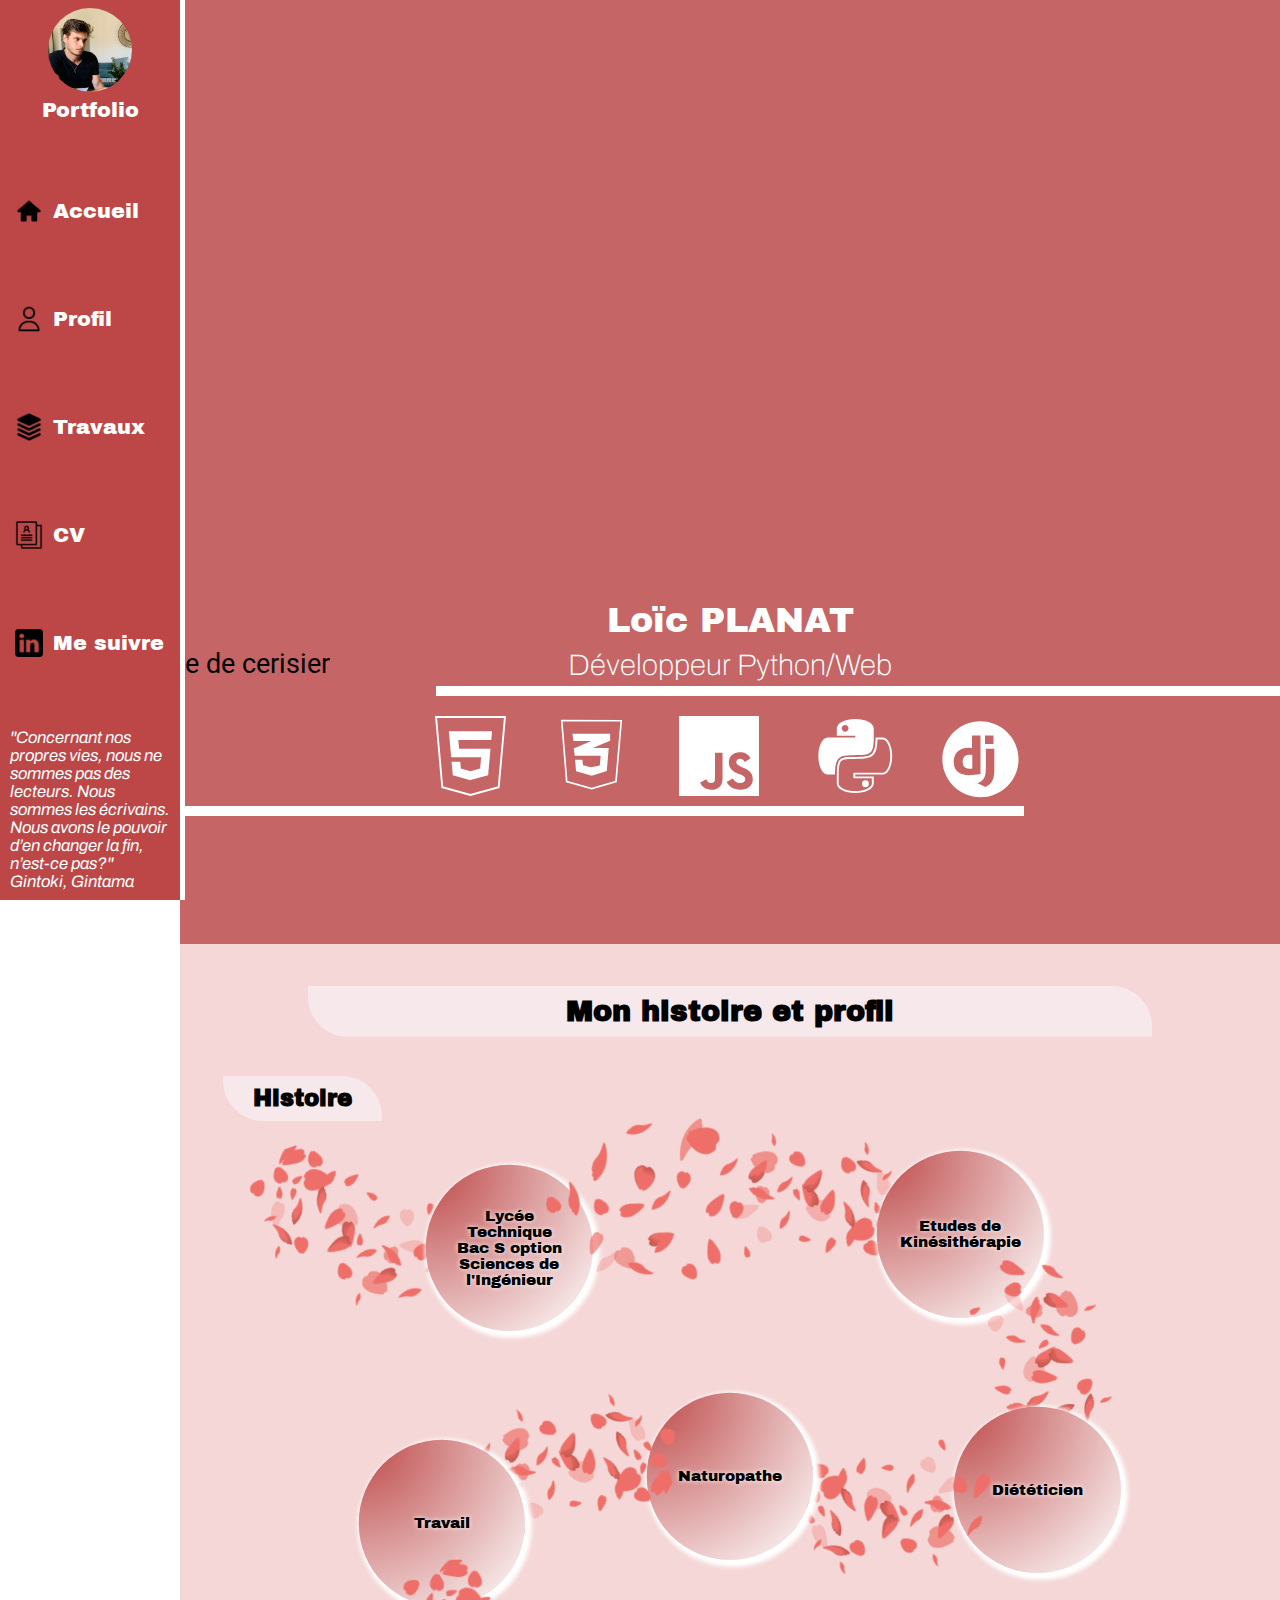
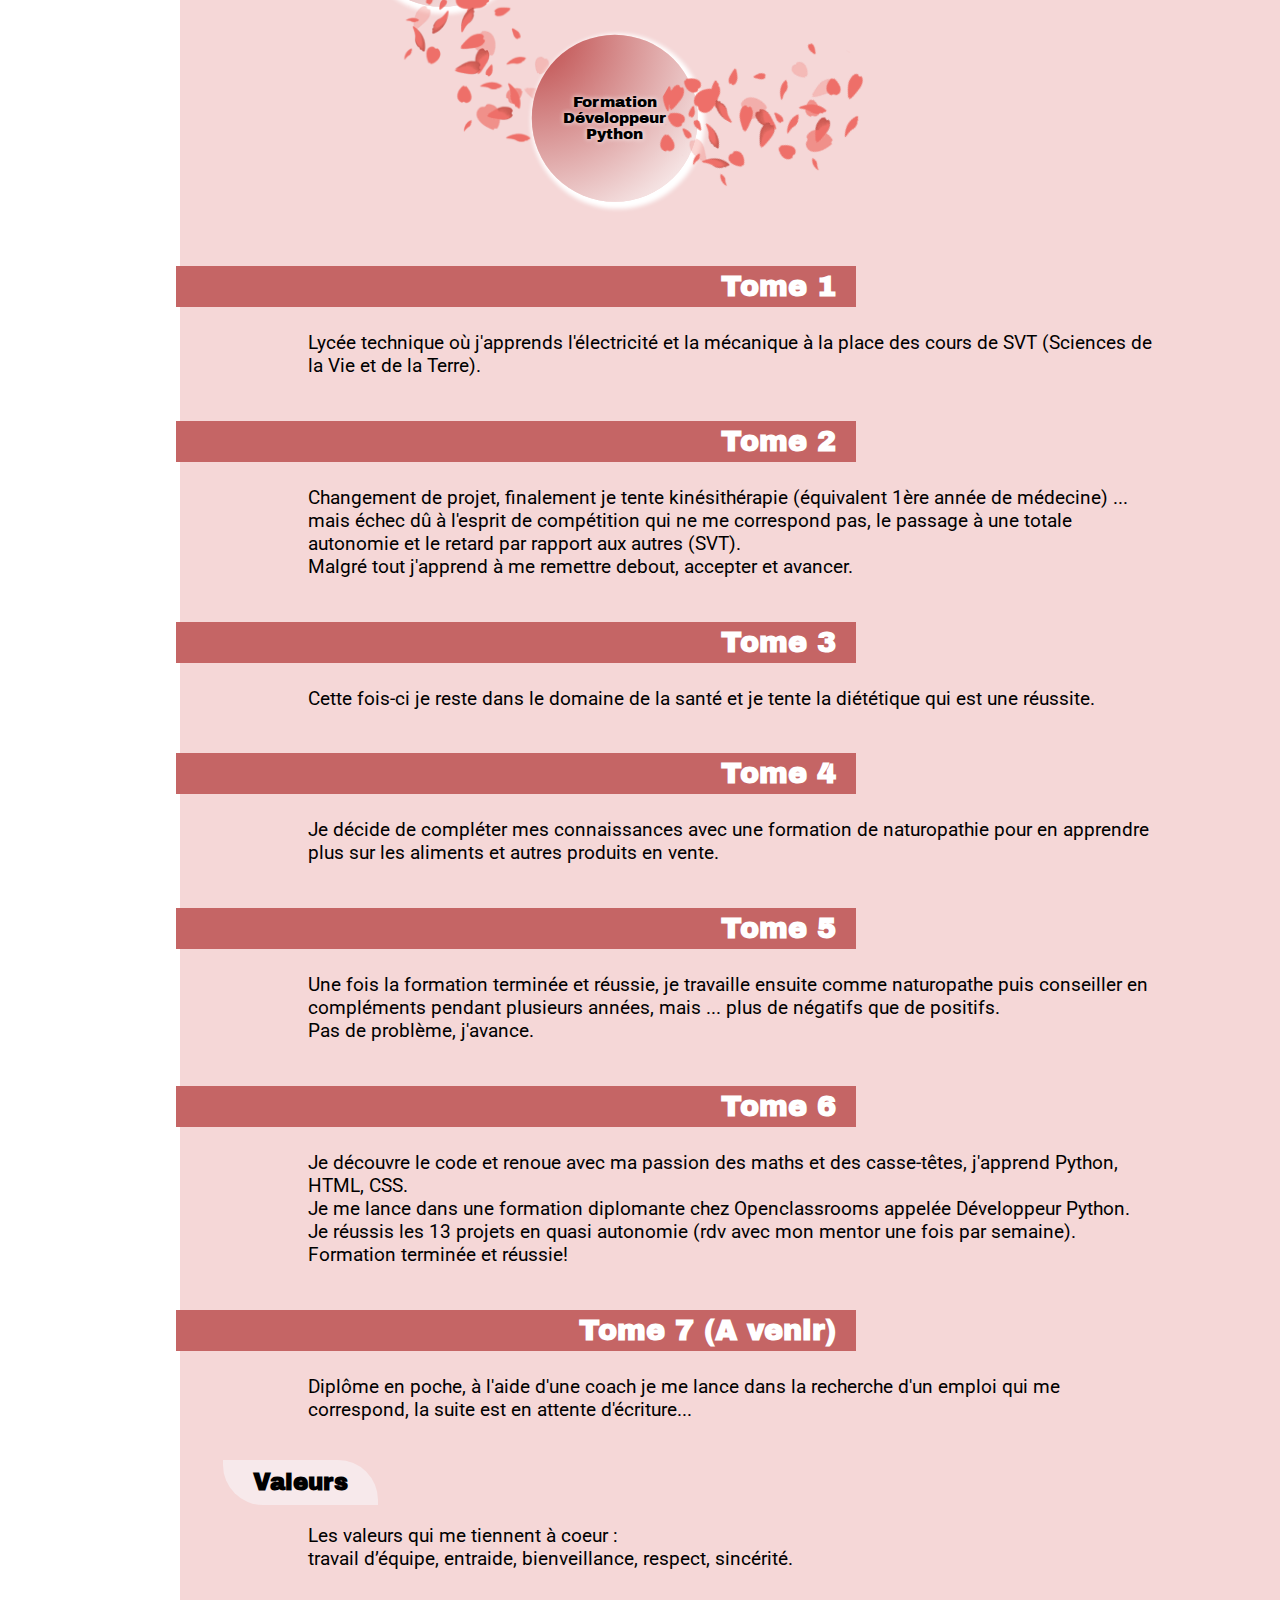
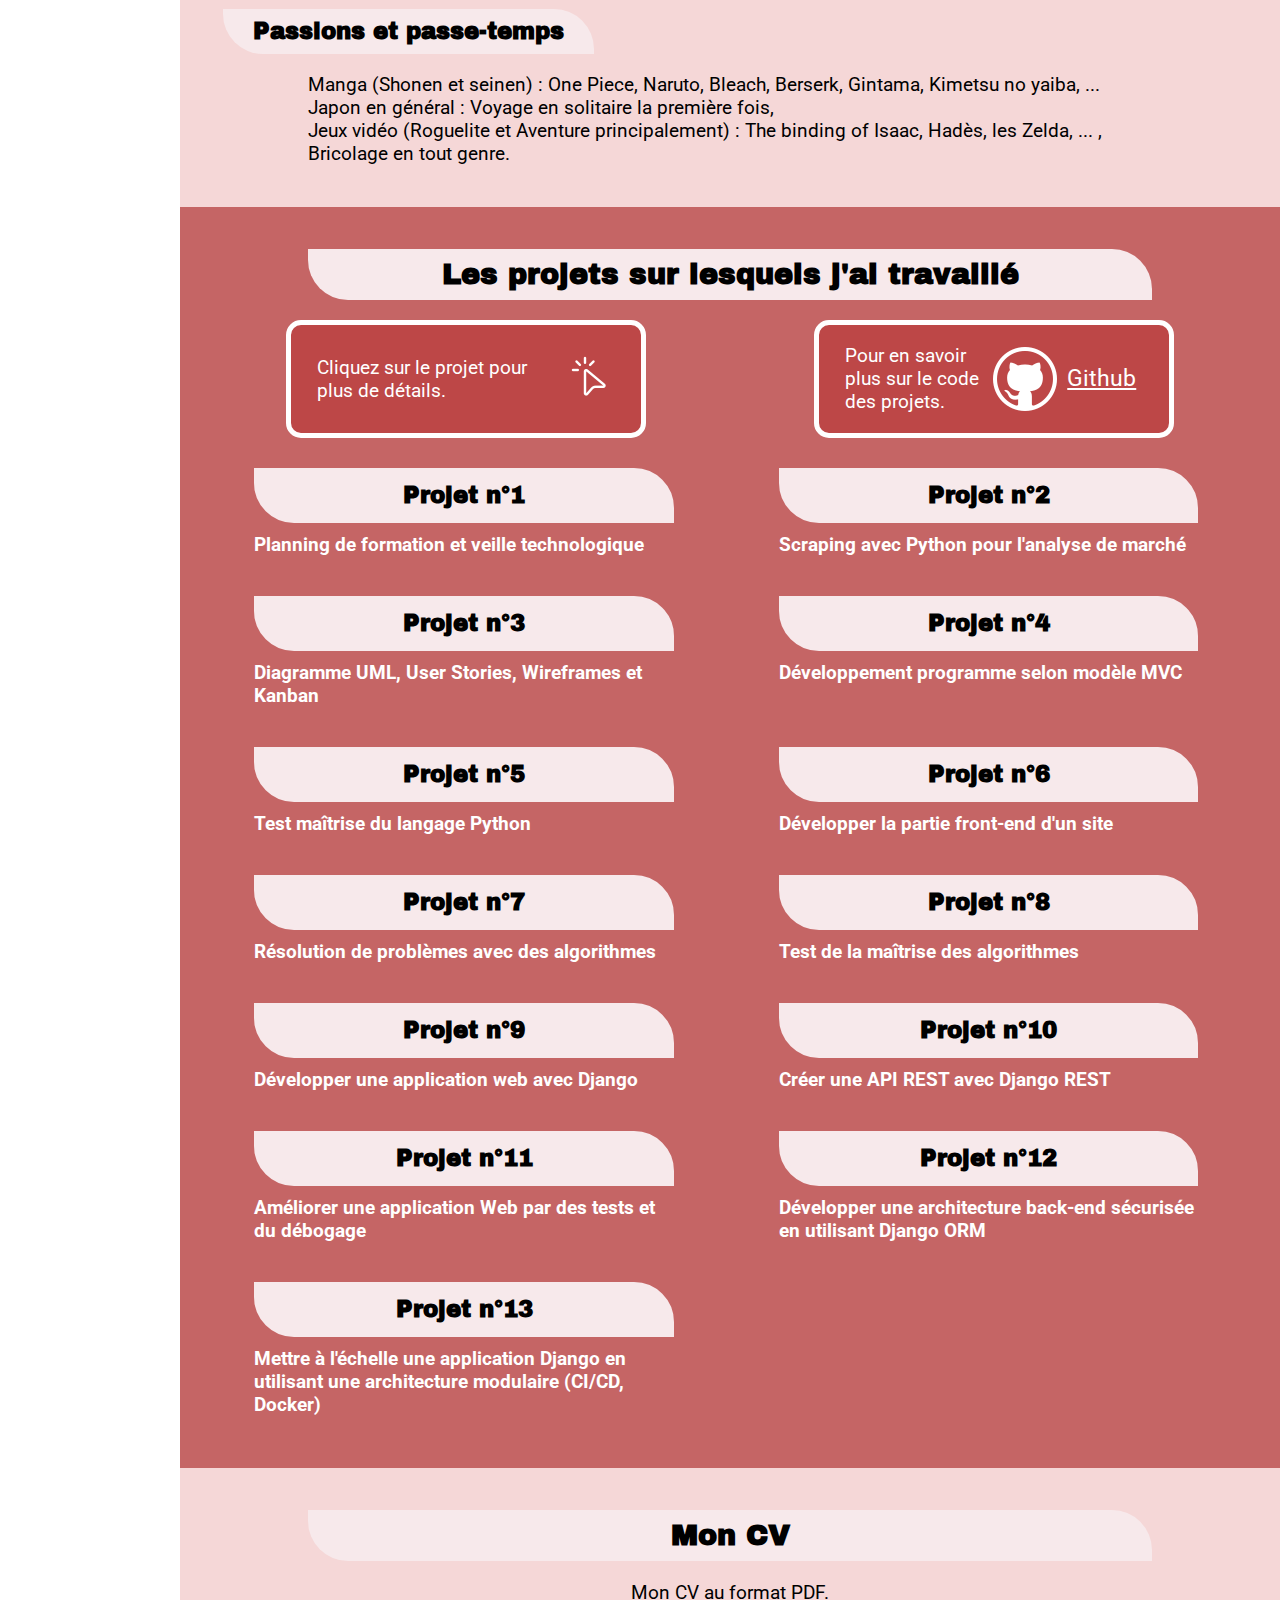
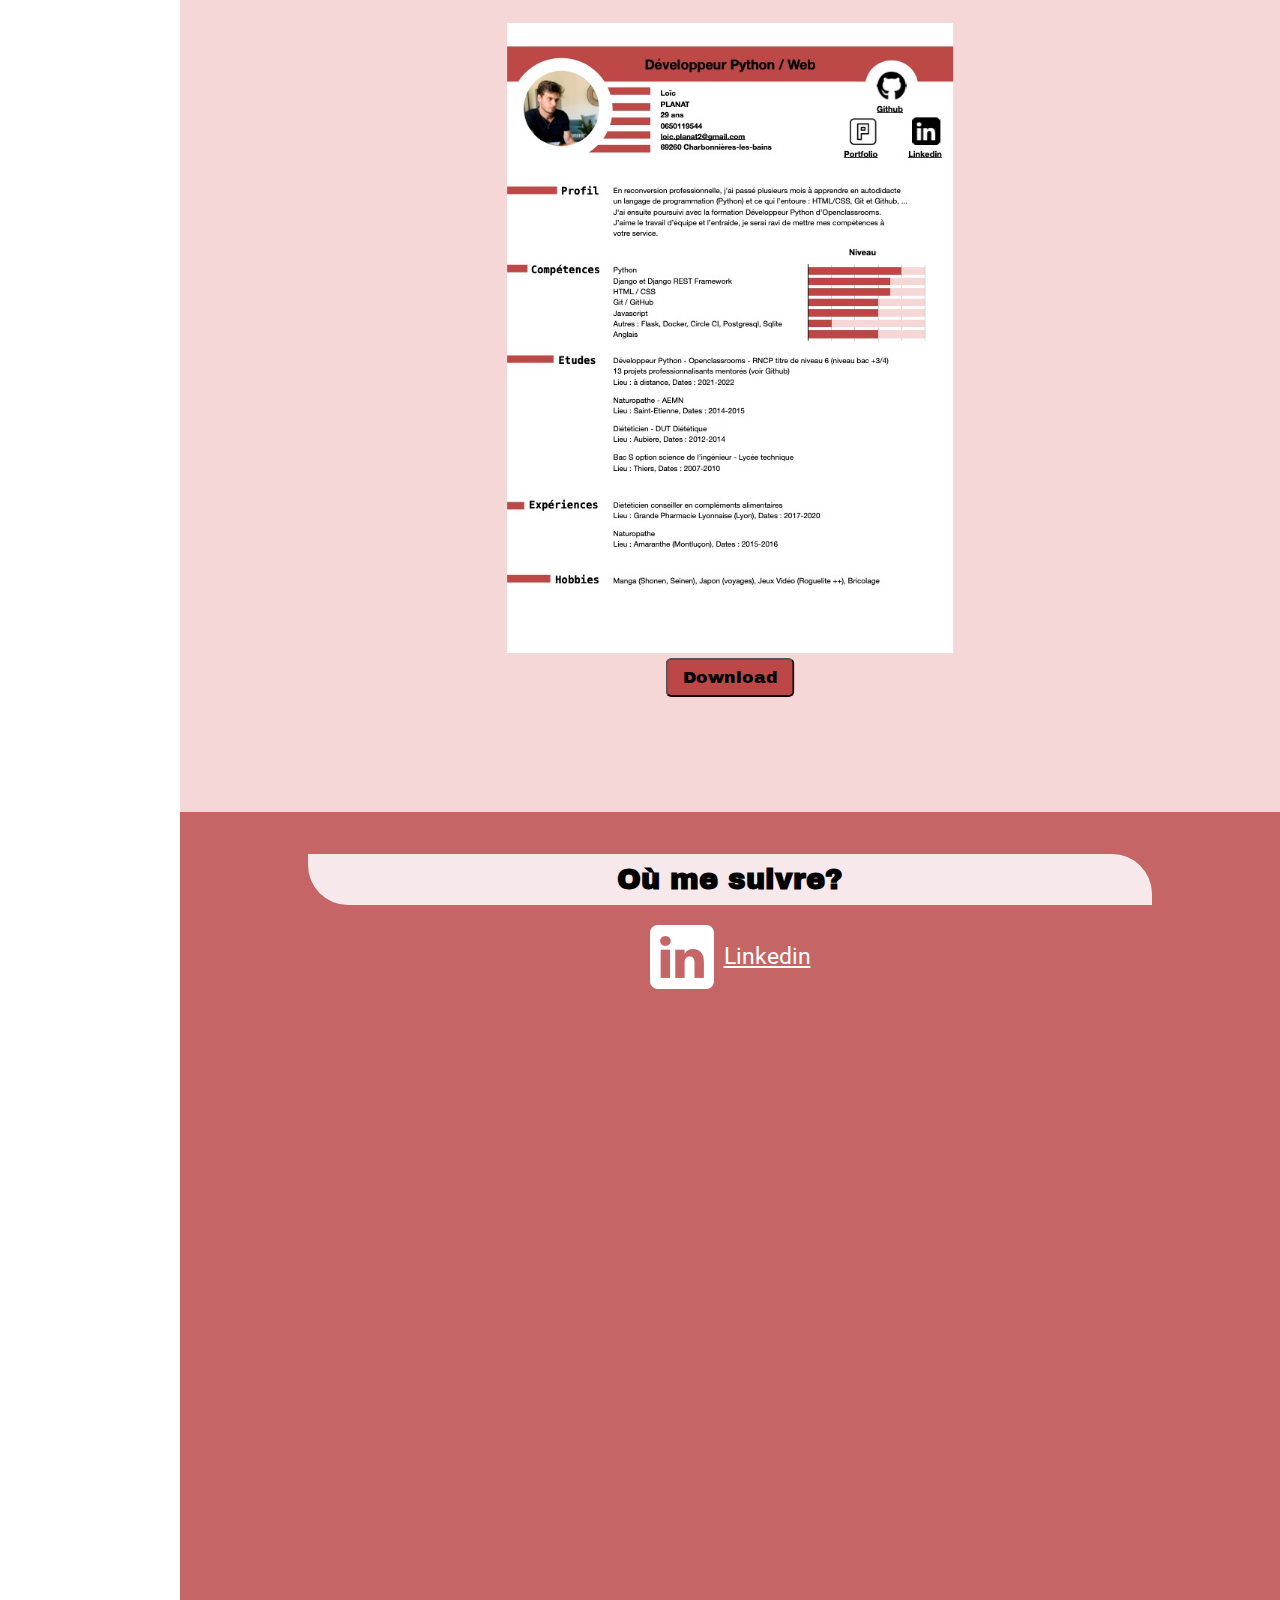
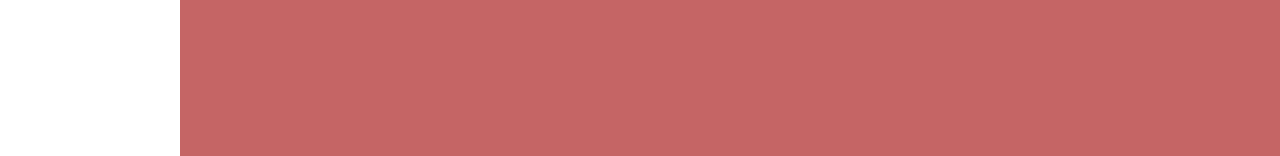
==== commit 6f7763fe: "amelioration logique js et logo" ====
--- a/index.html
+++ b/index.html
@@ -53,11 +53,11 @@
             <p class="text_pres travail">Développeur Python/Web</p>
             <figure class="line right_line"></figure>
             <div class="group_logo">
-                <img class="logo_accueil logo_html" src="Images/logo/html_icon.png" alt="logo html">
-                <img class="logo_accueil logo_css" src="Images/logo/css_icon.png" alt="logo css">
-                <img class="logo_accueil logo_js" src="Images/logo/javascript_icon.png" alt="logo js">
-                <img class="logo_accueil logo_python" src="Images/logo/python_icon.png" alt="logo python">
-                <img class="logo_accueil logo_django" src="Images/logo/django_icon.png" alt="logo django">
+                <img class="logo_accueil logo_html" src="Images/logo/html_icon.svg" alt="logo html">
+                <img class="logo_accueil logo_css" src="Images/logo/css_icon.svg" alt="logo css">
+                <img class="logo_accueil logo_js" src="Images/logo/javascript_icon.svg" alt="logo js">
+                <img class="logo_accueil logo_python" src="Images/logo/python_icon.svg" alt="logo python">
+                <img class="logo_accueil logo_django" src="Images/logo/django_icon.svg" alt="logo django">
             </div>
             <figure class="line left_line"></figure>
         </div>
@@ -202,7 +202,6 @@
         <div class="card_list">
             <div class="card">
                 <h2 class="card_title" id="project_1">Projet n°1</h2>
-                <p class="short_desc">Planning de formation et veille technologique</p>
                 <div class="card_content left" id="card_1">
                     <p class="title_proj">Planning de formation et veille technologique</p>
                     <p class="desc_proj">Description: <br> Il a fallu, ici, déterminer le temps à accorder à chaque projet et créer un planning annuel ainsi qu'un planning semaine type. </p>
@@ -218,7 +217,9 @@
                         <img src="Images/P1/P1_plan_mois.png" alt="planning mois" onclick="biggerImg(this)" class="proj_img">
                         <figcaption>Planning annuel</figcaption>
                     </figure>
-                </div>
+                </div>                
+                <p class="short_desc">Planning de formation et veille technologique</p>
+
             </div>
             <div class="card">
                 <h2 class="card_title" id="project_2">Projet n°2</h2>
--- a/style.css
+++ b/style.css
@@ -103,6 +103,7 @@
 
 .short_desc {
     margin: auto 10%;
+    color: white;
 }
 
 .title_mini {
@@ -305,7 +306,6 @@
     margin-bottom: 10px;
 }
 .logo_accueil {
-    position: block;
     height: 80px;
     z-index: 1;
 }
@@ -313,6 +313,12 @@
 .logo_accueil:hover {
     transform: translate(0%, -30%) scale(1.2);
     transition: 0.5s;
+}
+.logo_django {
+    transform: scale(1.4);
+}
+.logo_django:hover {
+    transform: translate(0%, -30%) scale(1.6);
 }
 
 /* Trigonométrie SOH CAH TOA  Ancien positionnement*/
@@ -376,7 +382,7 @@
     width: var(--width-story);
     display: block;
     position: relative;
-    
+    margin-bottom: 30px;
     
 }
 .step {
@@ -540,8 +546,9 @@
 }
 .header_proj {
     display: flex;
-    justify-content: space-between;
+    justify-content: space-around;
     margin: 20px 0;
+    color: white;
 }
 .bloc_click {
     display: flex;
@@ -616,7 +623,7 @@
 }
 
 .short_desc {
-    height: 30px;
+    display: block;
     position: relative;
     /* mettre z index à 1 en meme temps que display block */
     z-index: 0;
@@ -630,7 +637,7 @@
     min-height: 20vh;
     /* on enlève 30px de padding */
     width: calc(96vw - 210px);
-    top: -46px;
+    top: -15px;
     padding: 15px;
     border-radius: 20px; 
     z-index: 1;
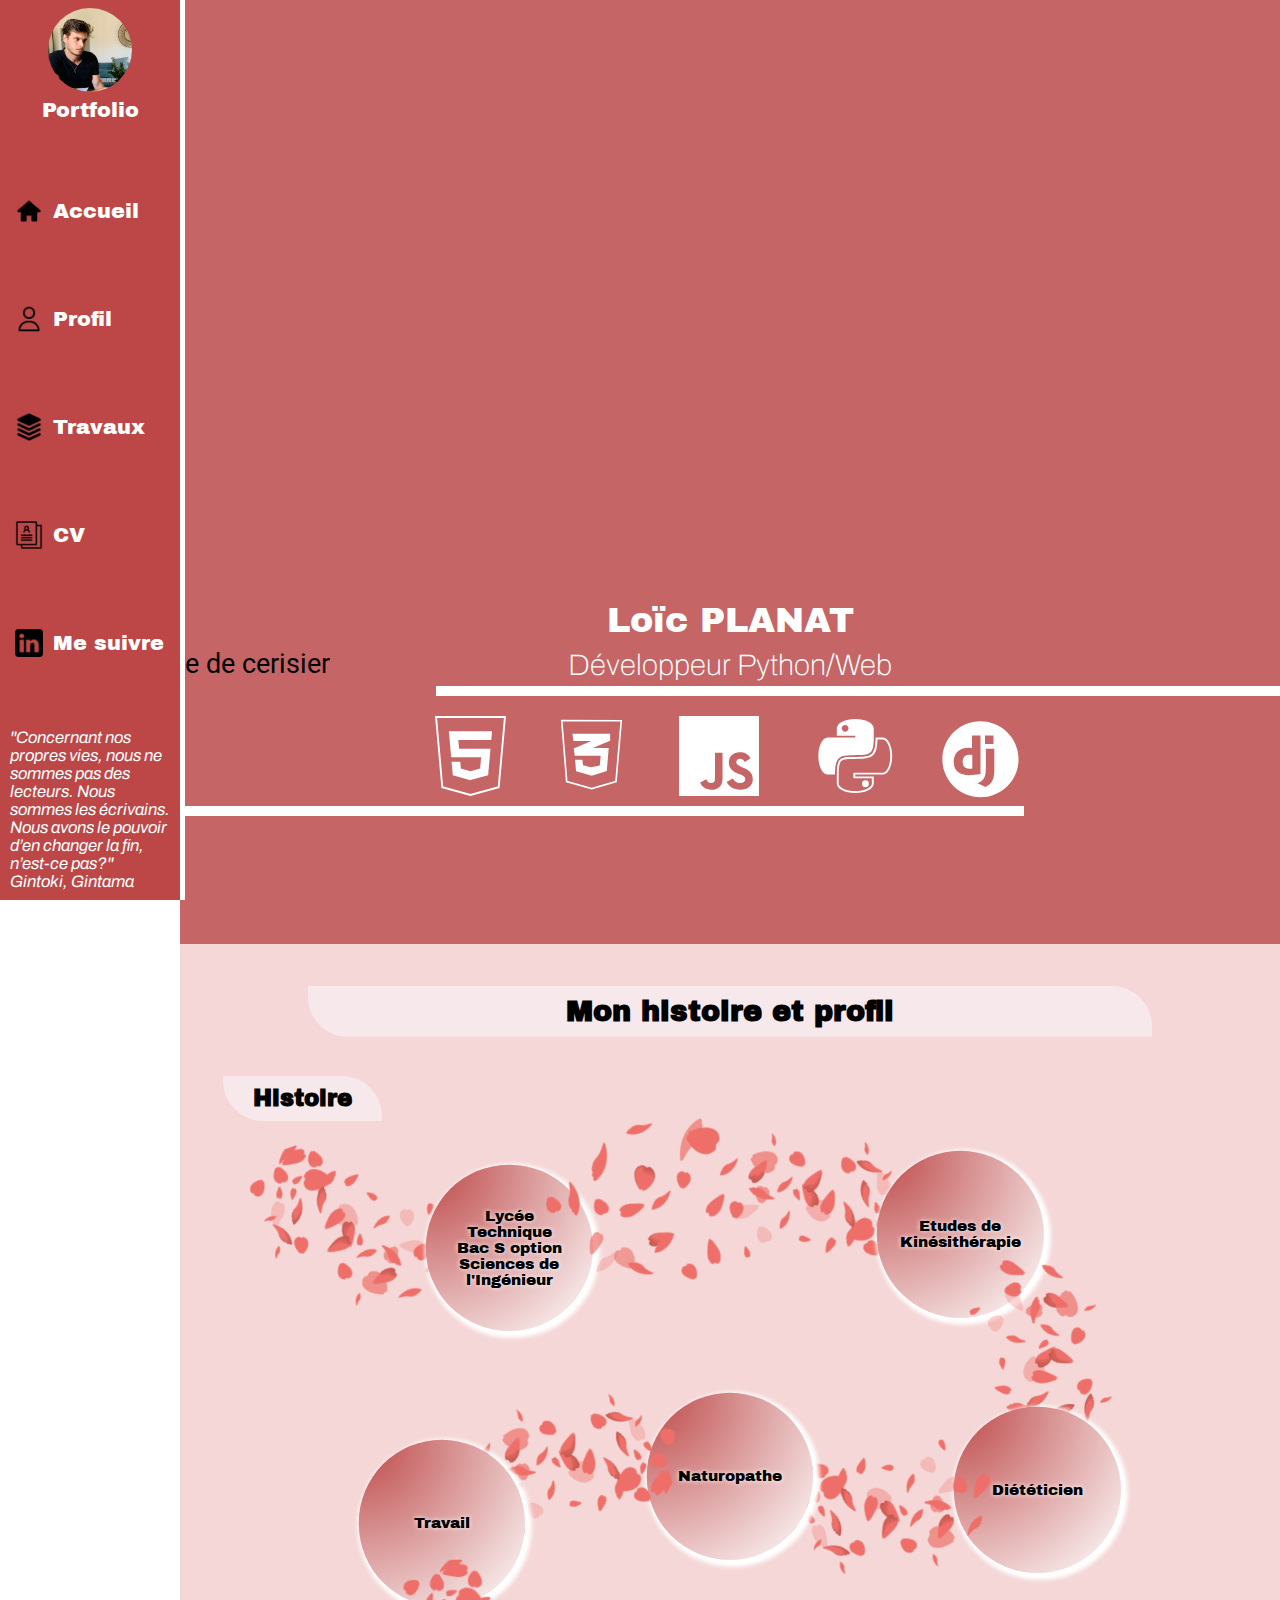
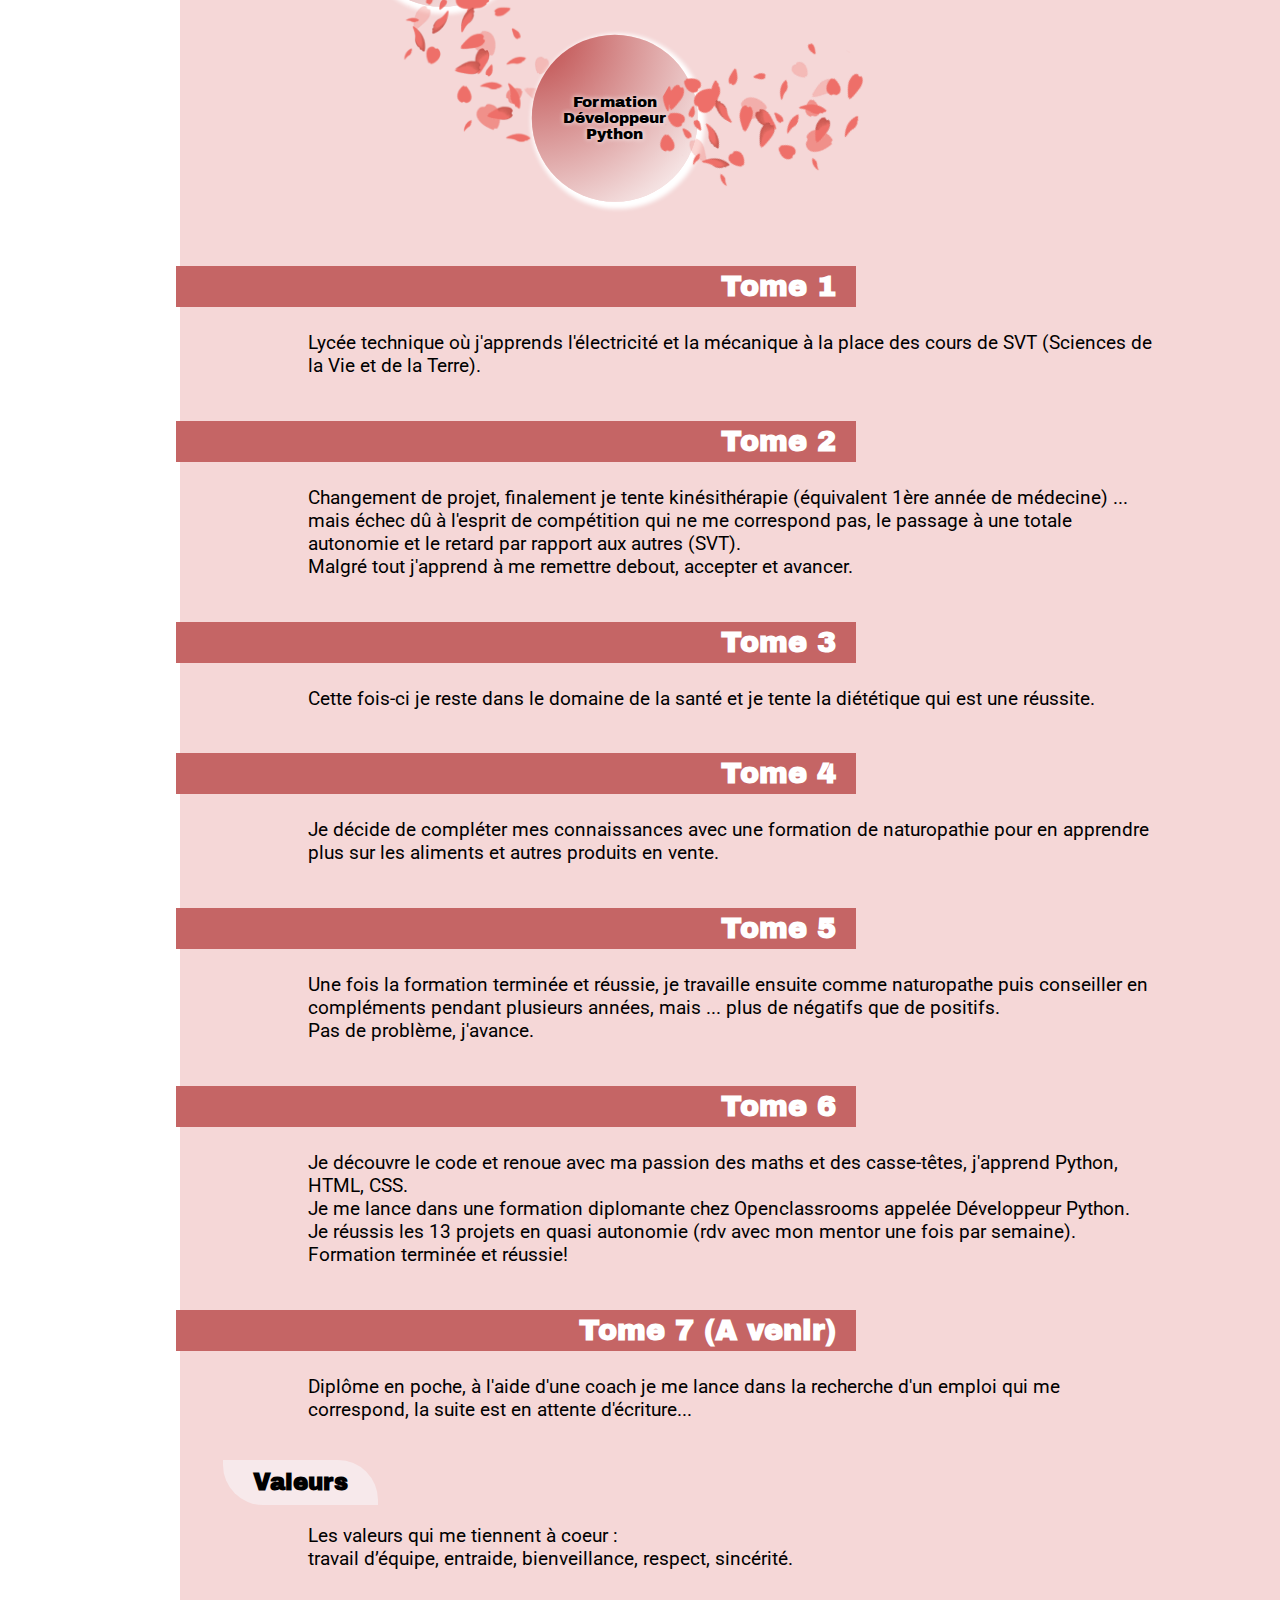
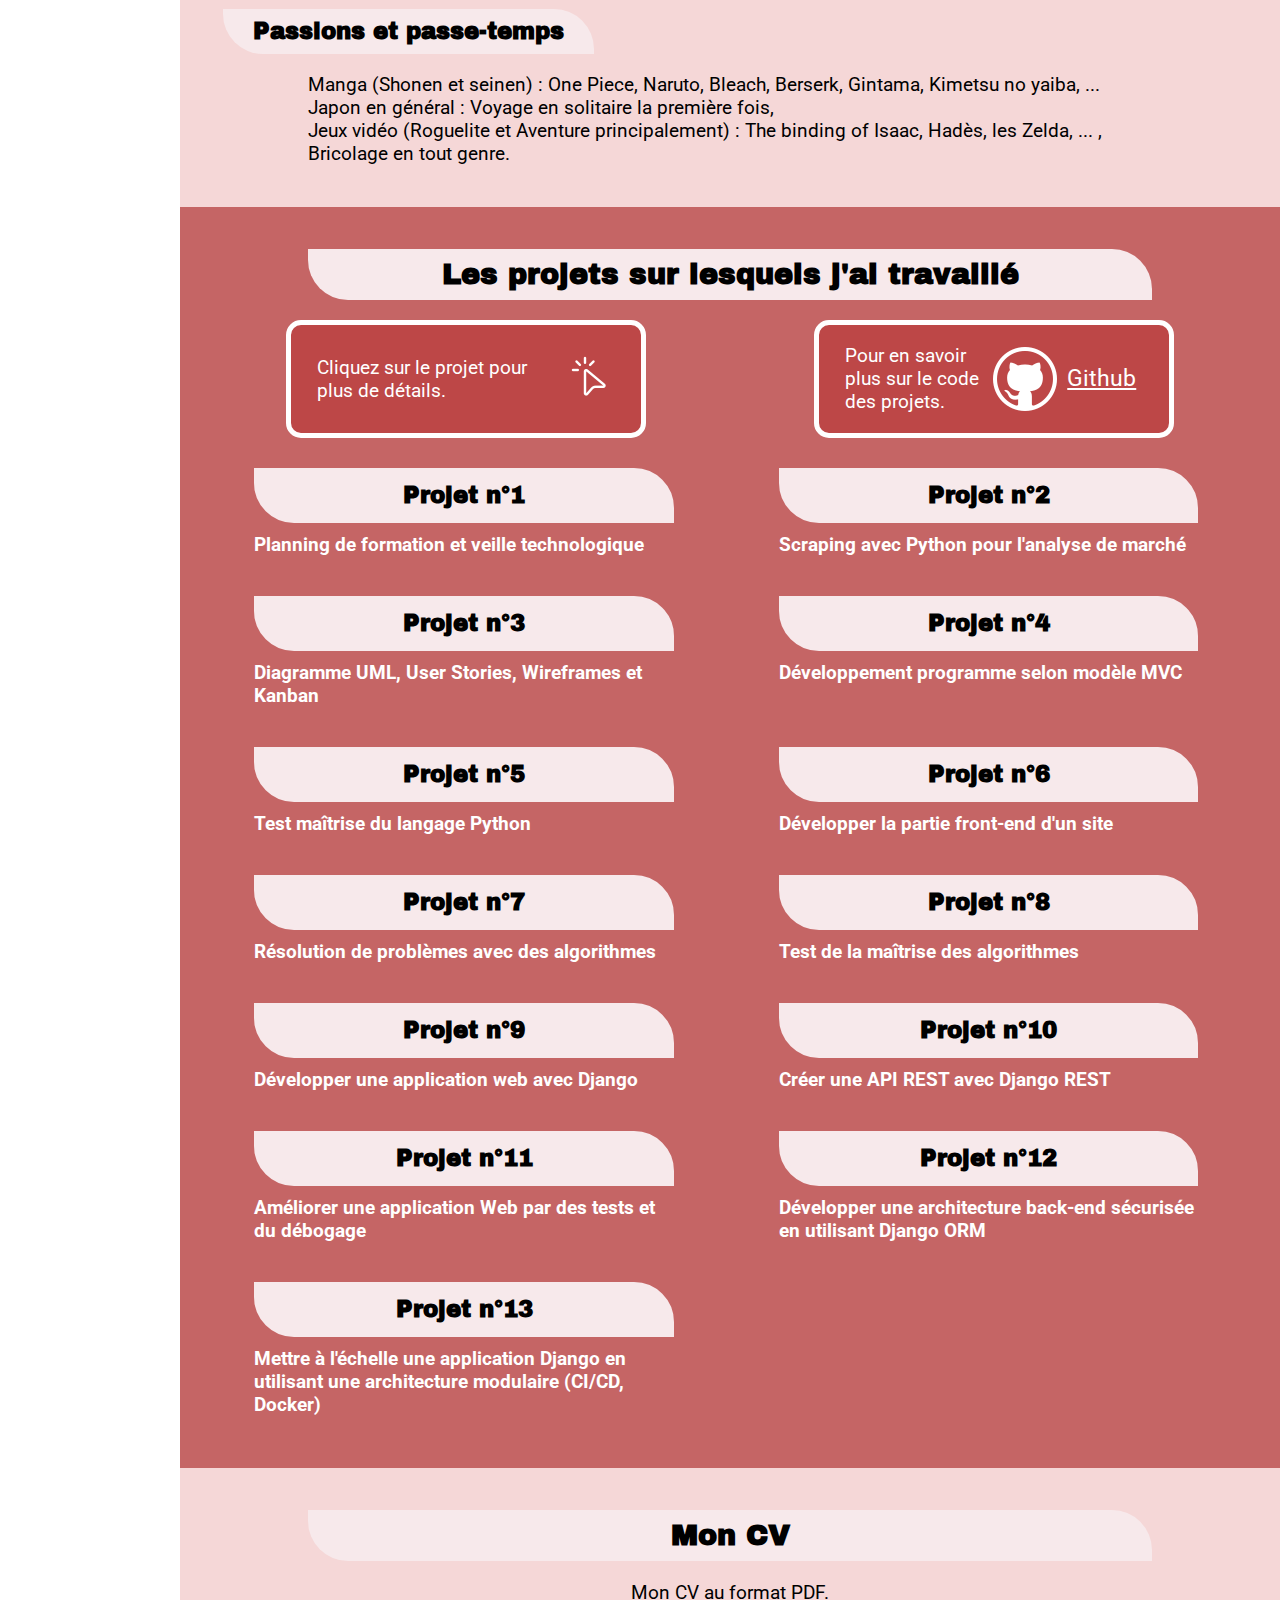
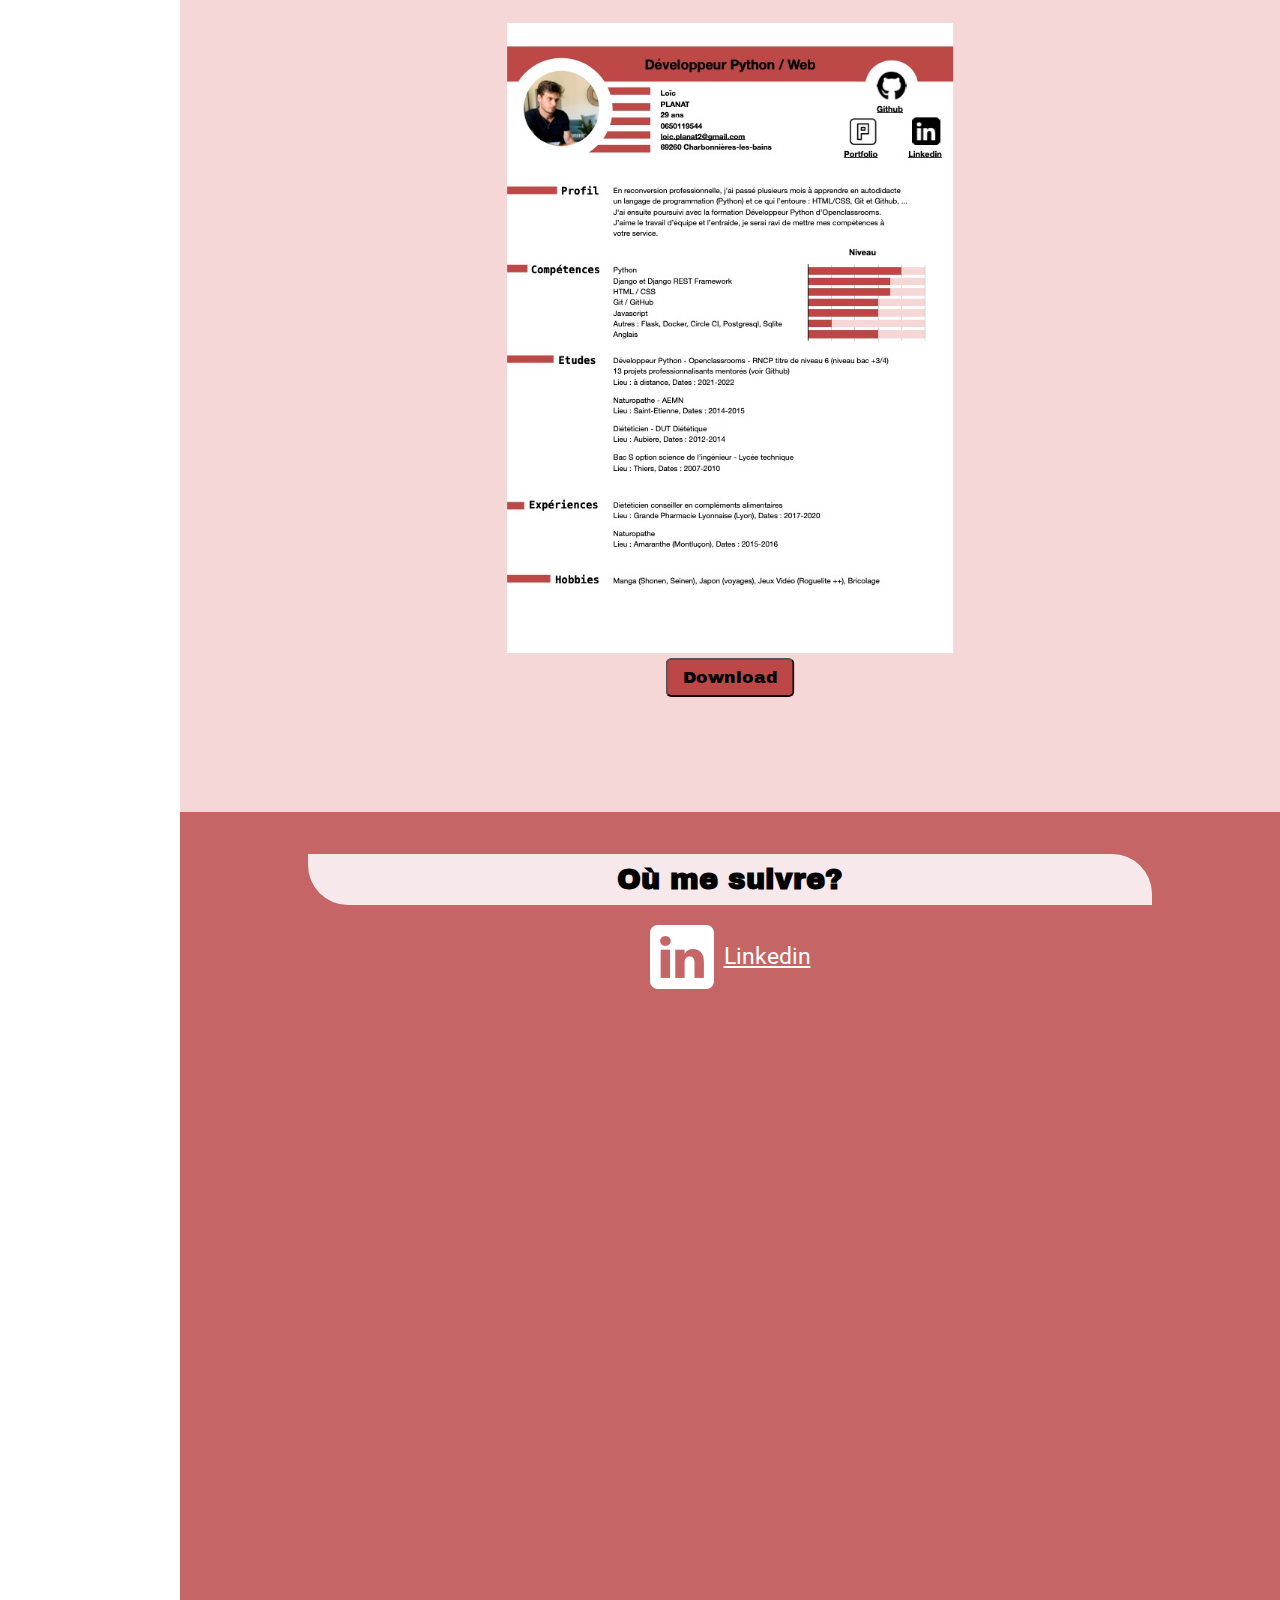
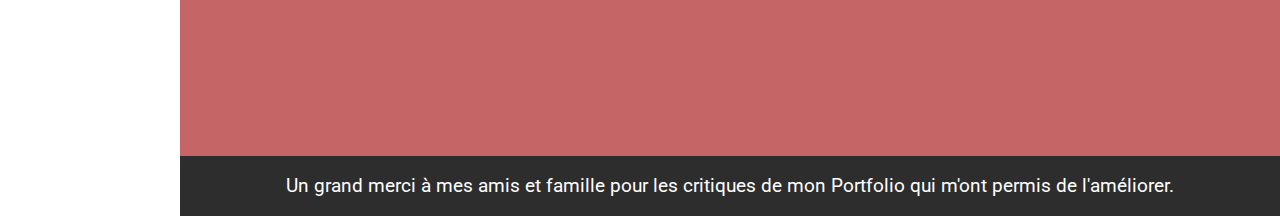
==== commit fb1e80b6: "ajout remerciements" ====
--- a/index.html
+++ b/index.html
@@ -477,7 +477,8 @@
             <img class="logo_linkedin" src="Images/logo/linkedin_icon.png" alt="icon linkedin">
             <a class="link_linkedin" href="https://www.linkedin.com/in/loïc-Planat/">Linkedin</a>
         </div>
-    </div>
+    </div>    
+    <p class="merci">Un grand merci à mes amis et famille pour les critiques de mon Portfolio qui m'ont permis de l'améliorer.</p>
     </section>
 <script src="script.js"></script>
 </body>
--- a/style.css
+++ b/style.css
@@ -746,7 +746,16 @@
     margin-left: 10px;
     font-size: 1.2em;
 }
-
+.merci {
+    display: flex;
+    justify-content: center;
+    align-items: center;
+    height: 40px;
+    color: white;
+    background-color: rgba(0, 0, 0, 0.822);
+    margin: 0;
+    padding: 10px;
+}
 /* Media queries */
 @media screen and (max-width: 900px) {
     :root {
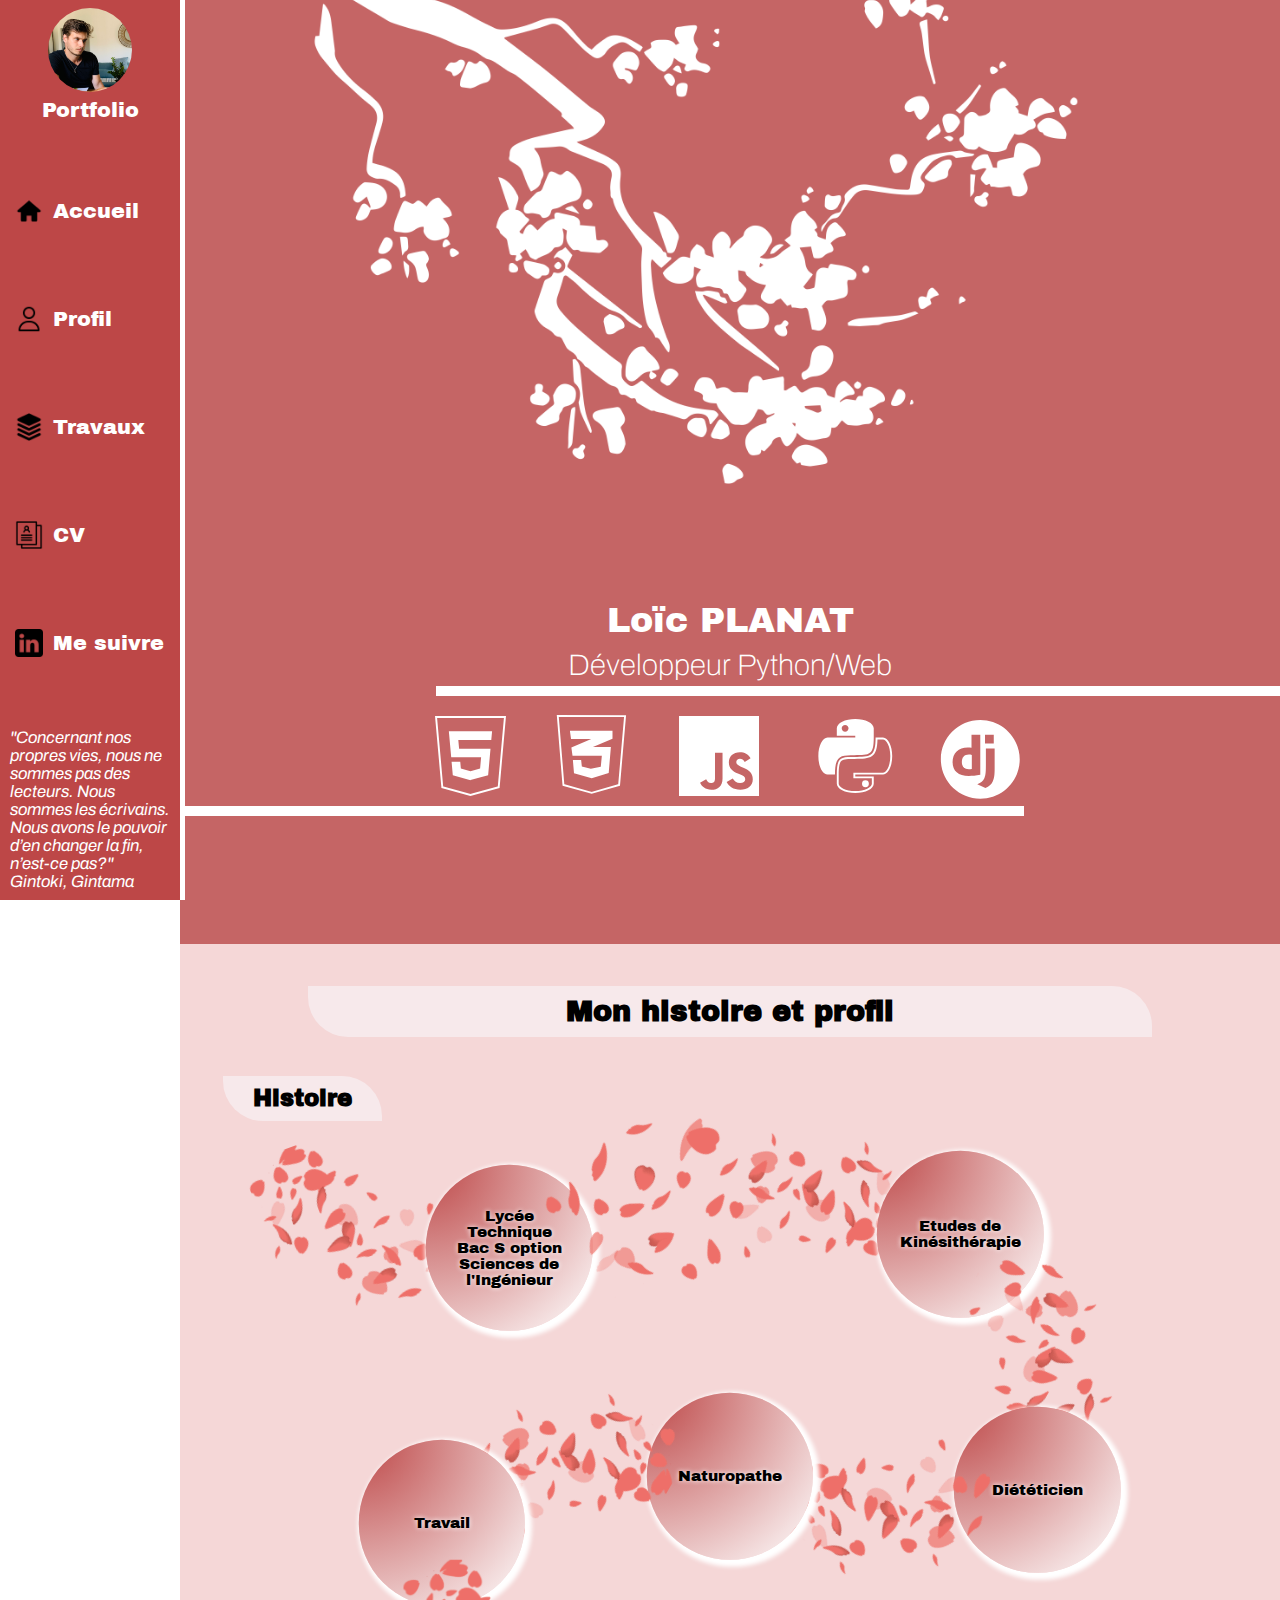
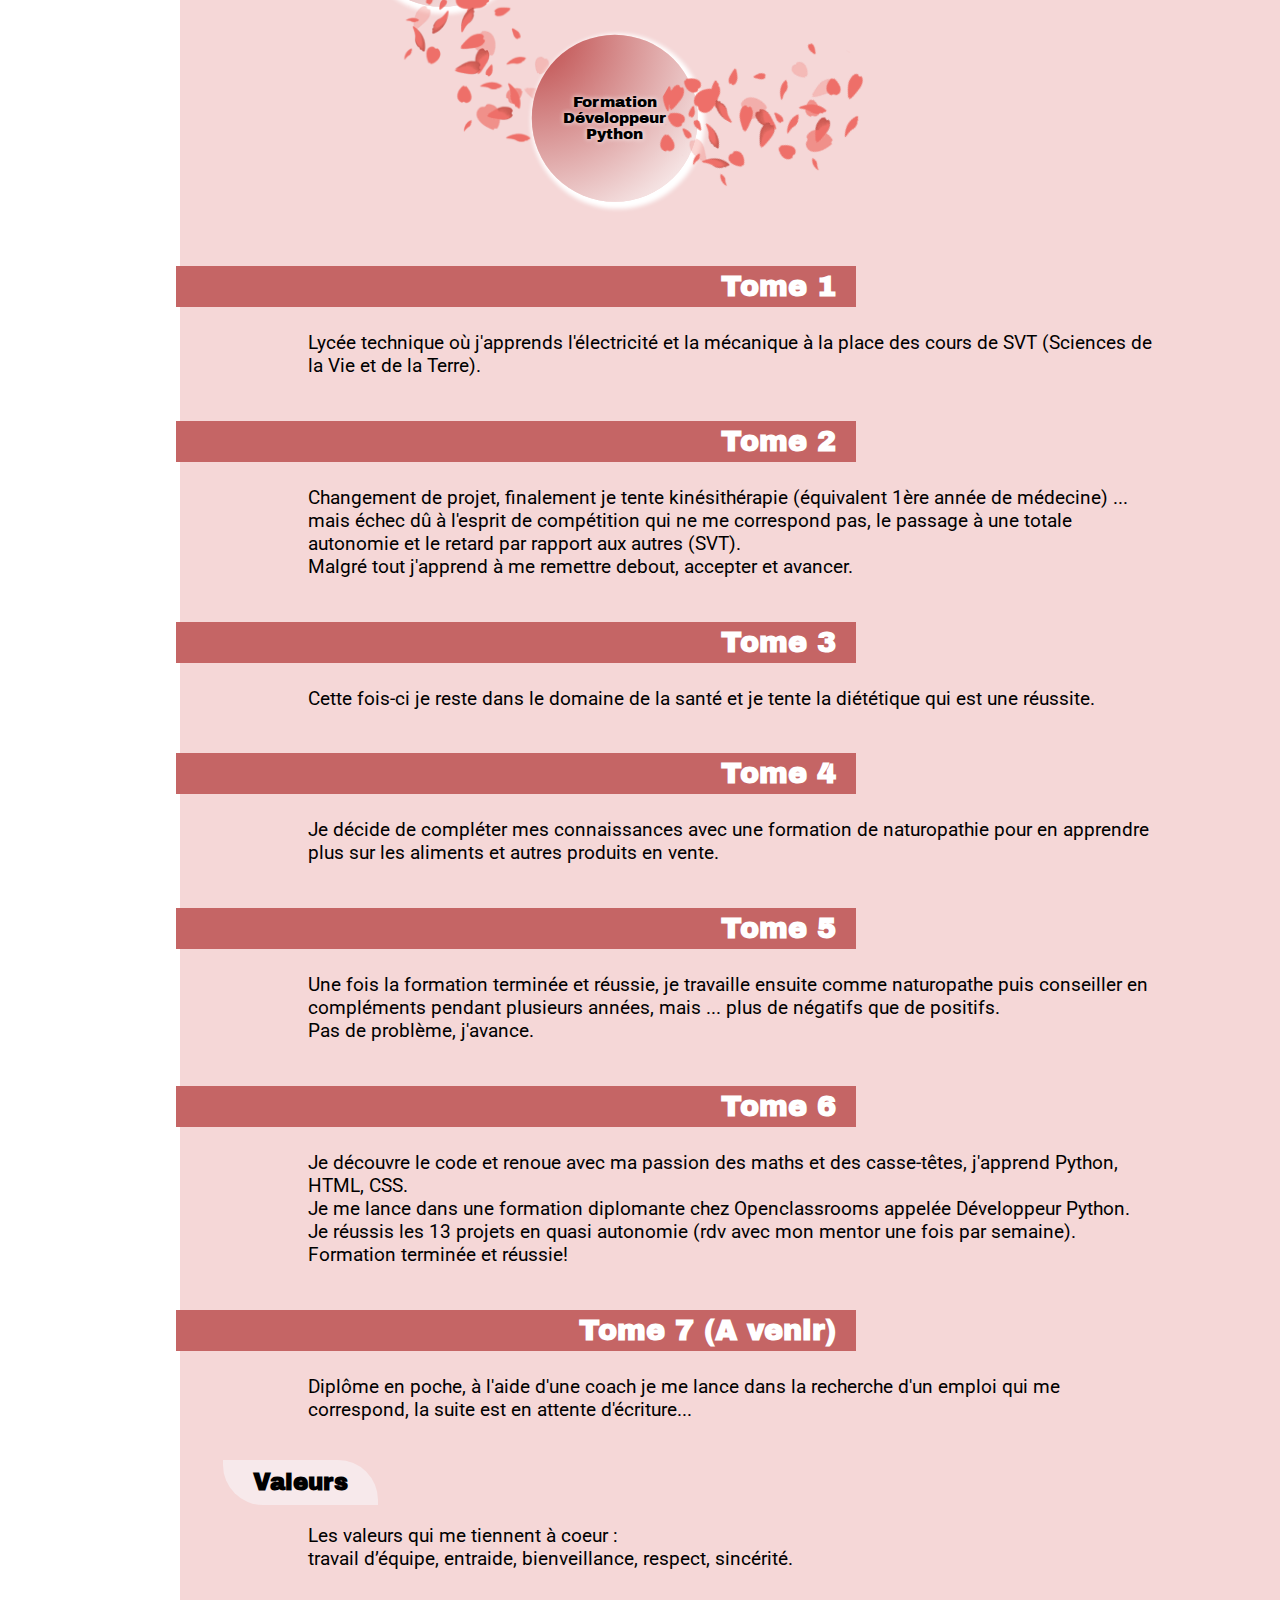
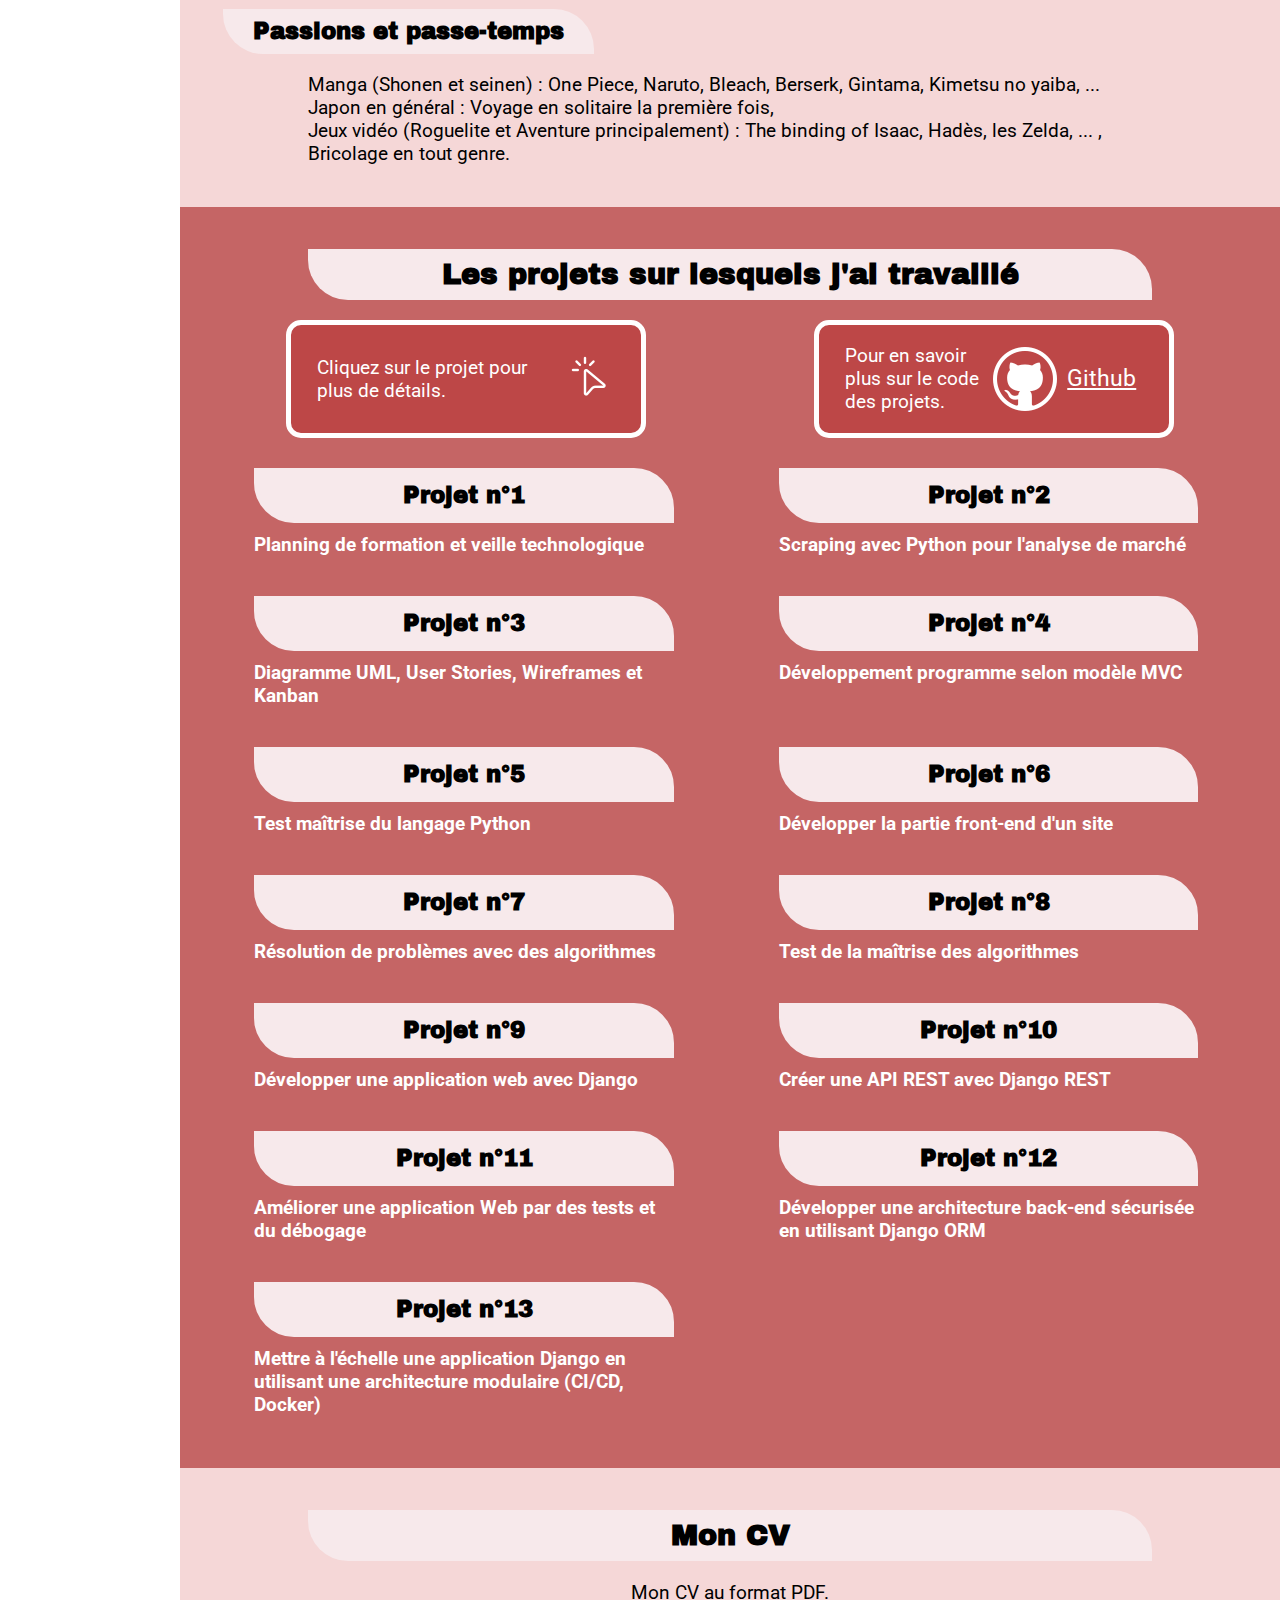
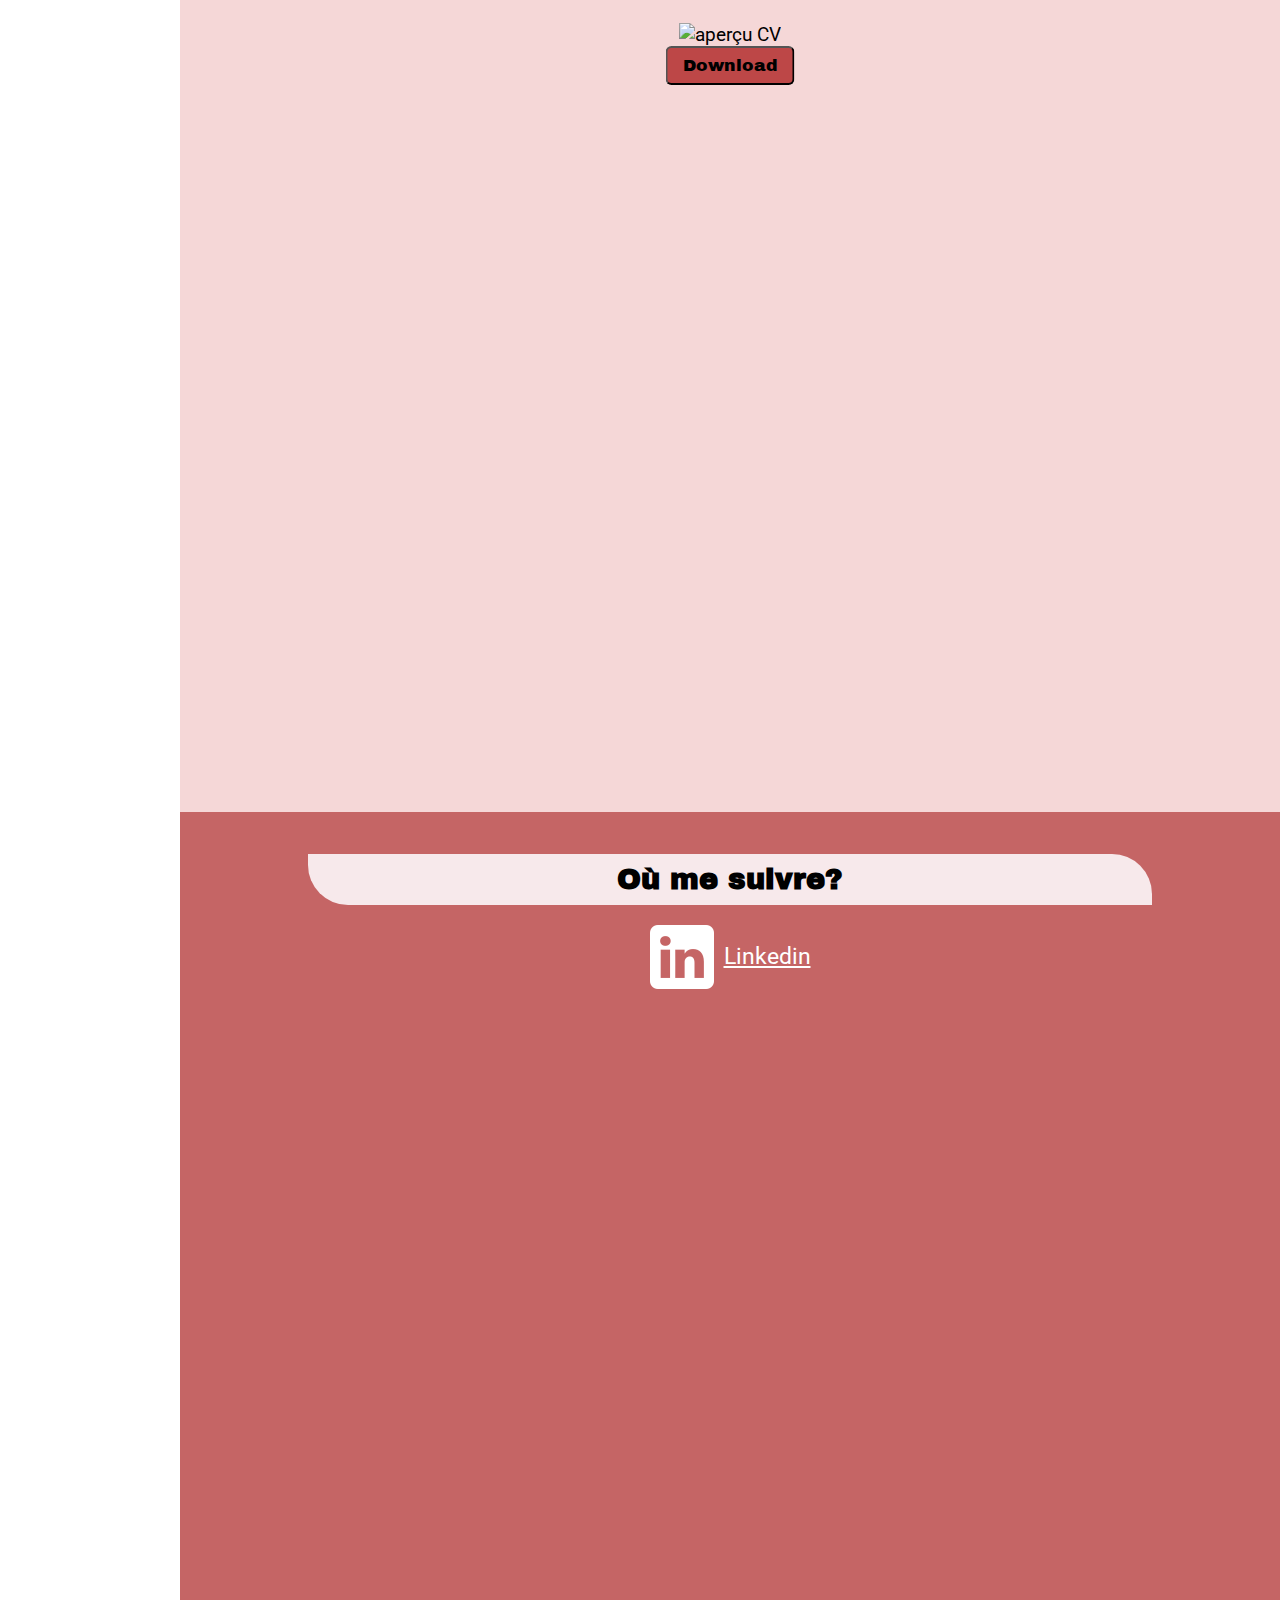
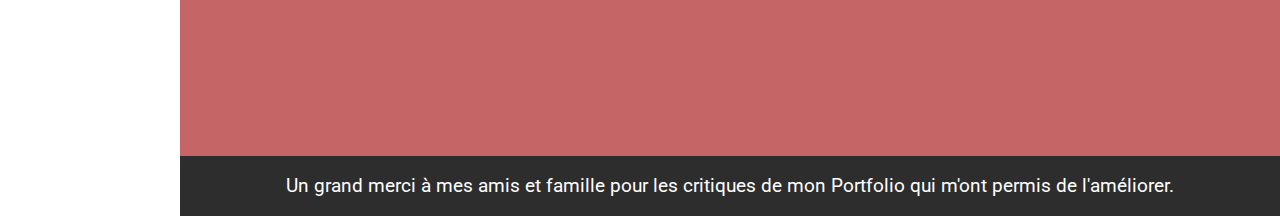
==== commit fca65b09: "cerisier svg navigateur" ====
--- a/index.html
+++ b/index.html
@@ -45,7 +45,7 @@
     <!-- Home -->
     <div class="zone home" id="home">
         <div class="bg_cerisier">
-            <img class="img_cerisier" src="Images/cerisier_forme.pdf" alt="image de cerisier">
+            <img class="img_cerisier" src="Images/cerisier_forme.svg" alt="image de cerisier">
         </div>
         <!-- <figure class="circle"></figure> -->
         <div class="text_et_logo">
@@ -465,7 +465,7 @@
     <div class="zone cv" id="cv">
         <h1 class="big_title">Mon CV</h1>
         <p>Mon CV au format PDF.</p>
-         <img class="img_cv" src="CV_final_planat_loic.jpg" alt="aperçu CV">
+         <img class="img_cv" src="CV_final_planat_loic.svg" alt="aperçu CV">
          <form method="get" action="CV_final_planat_loic.pdf">
             <button type="submit">Download</button>
          </form>
--- a/style.css
+++ b/style.css
@@ -315,10 +315,16 @@
     transition: 0.5s;
 }
 .logo_django {
-    transform: scale(1.4);
+    transform: scale(1.45);
 }
 .logo_django:hover {
-    transform: translate(0%, -30%) scale(1.6);
+    transform: translate(0%, -30%) scale(1.65);
+}
+.logo_css {
+    transform: scale(1.13);
+}
+.logo_css:hover {
+    transform: translate(0%, -30%) scale(1.33);
 }
 
 /* Trigonométrie SOH CAH TOA  Ancien positionnement*/
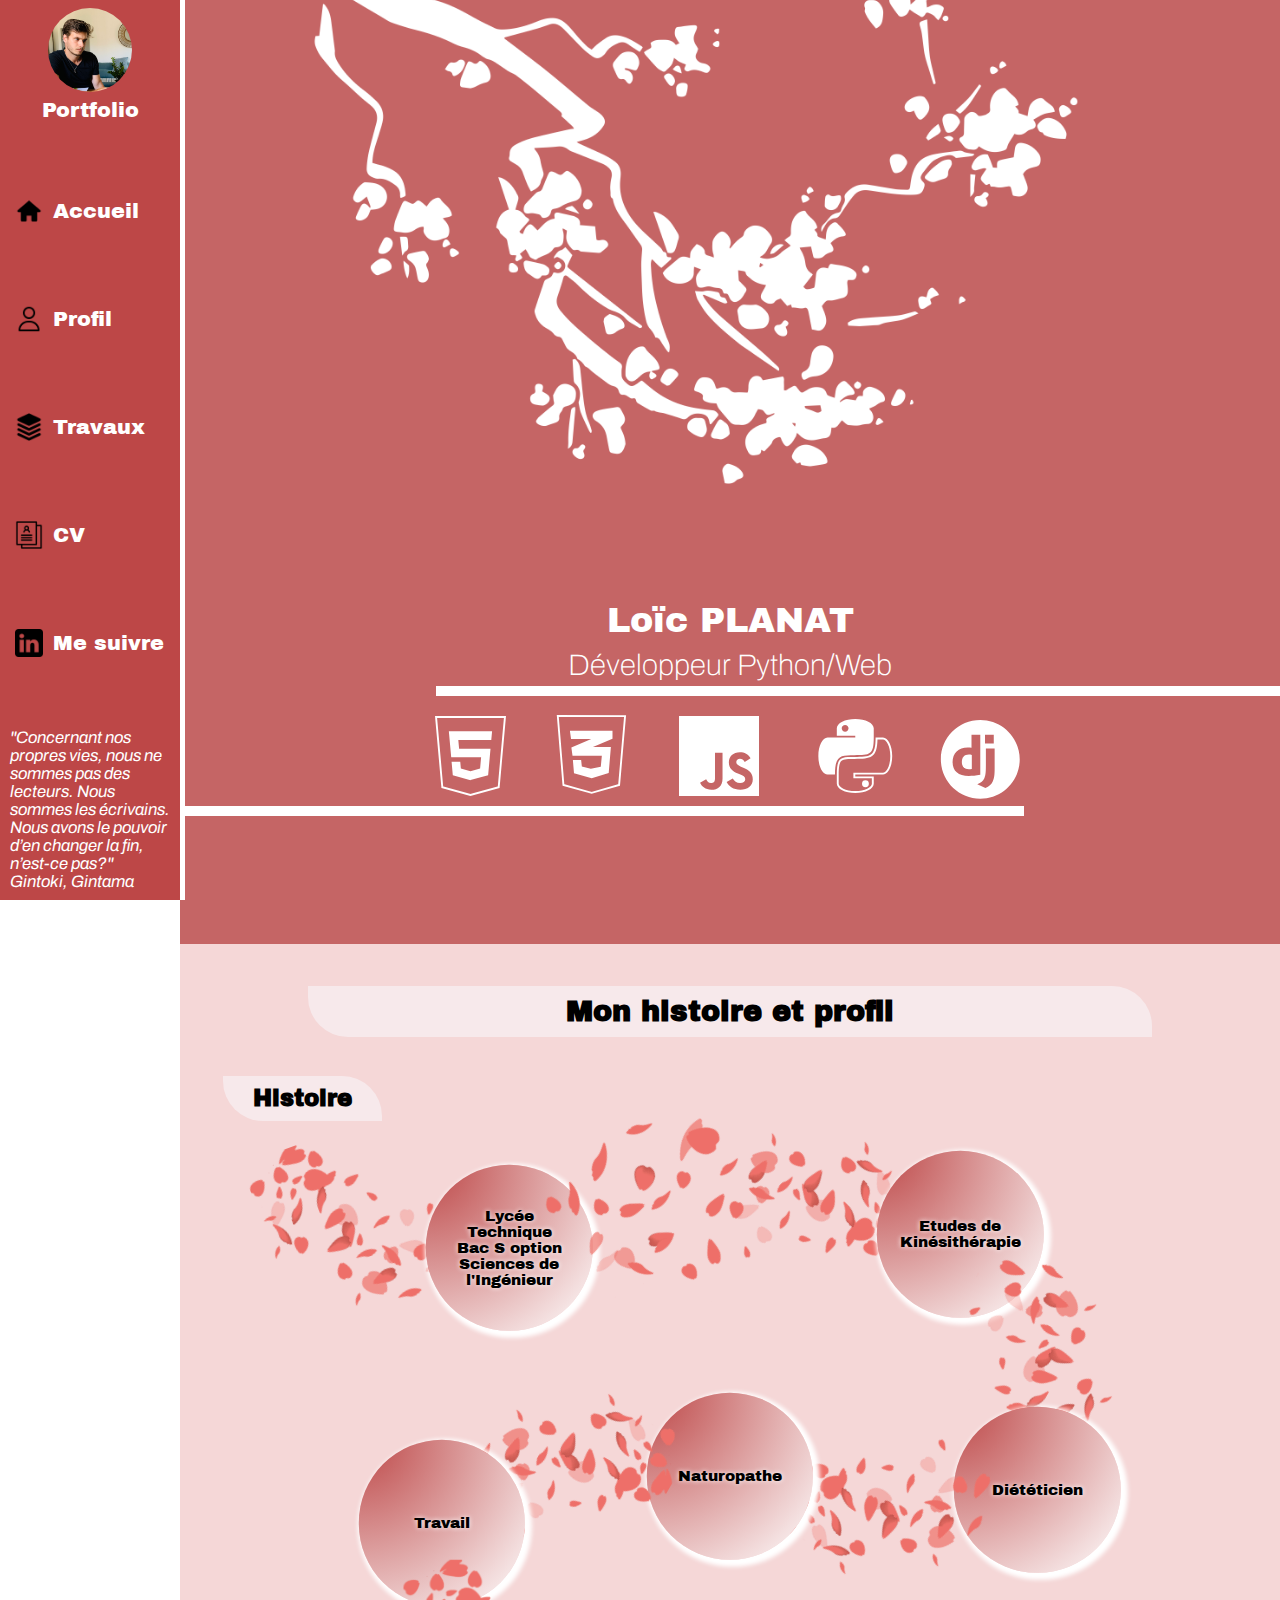
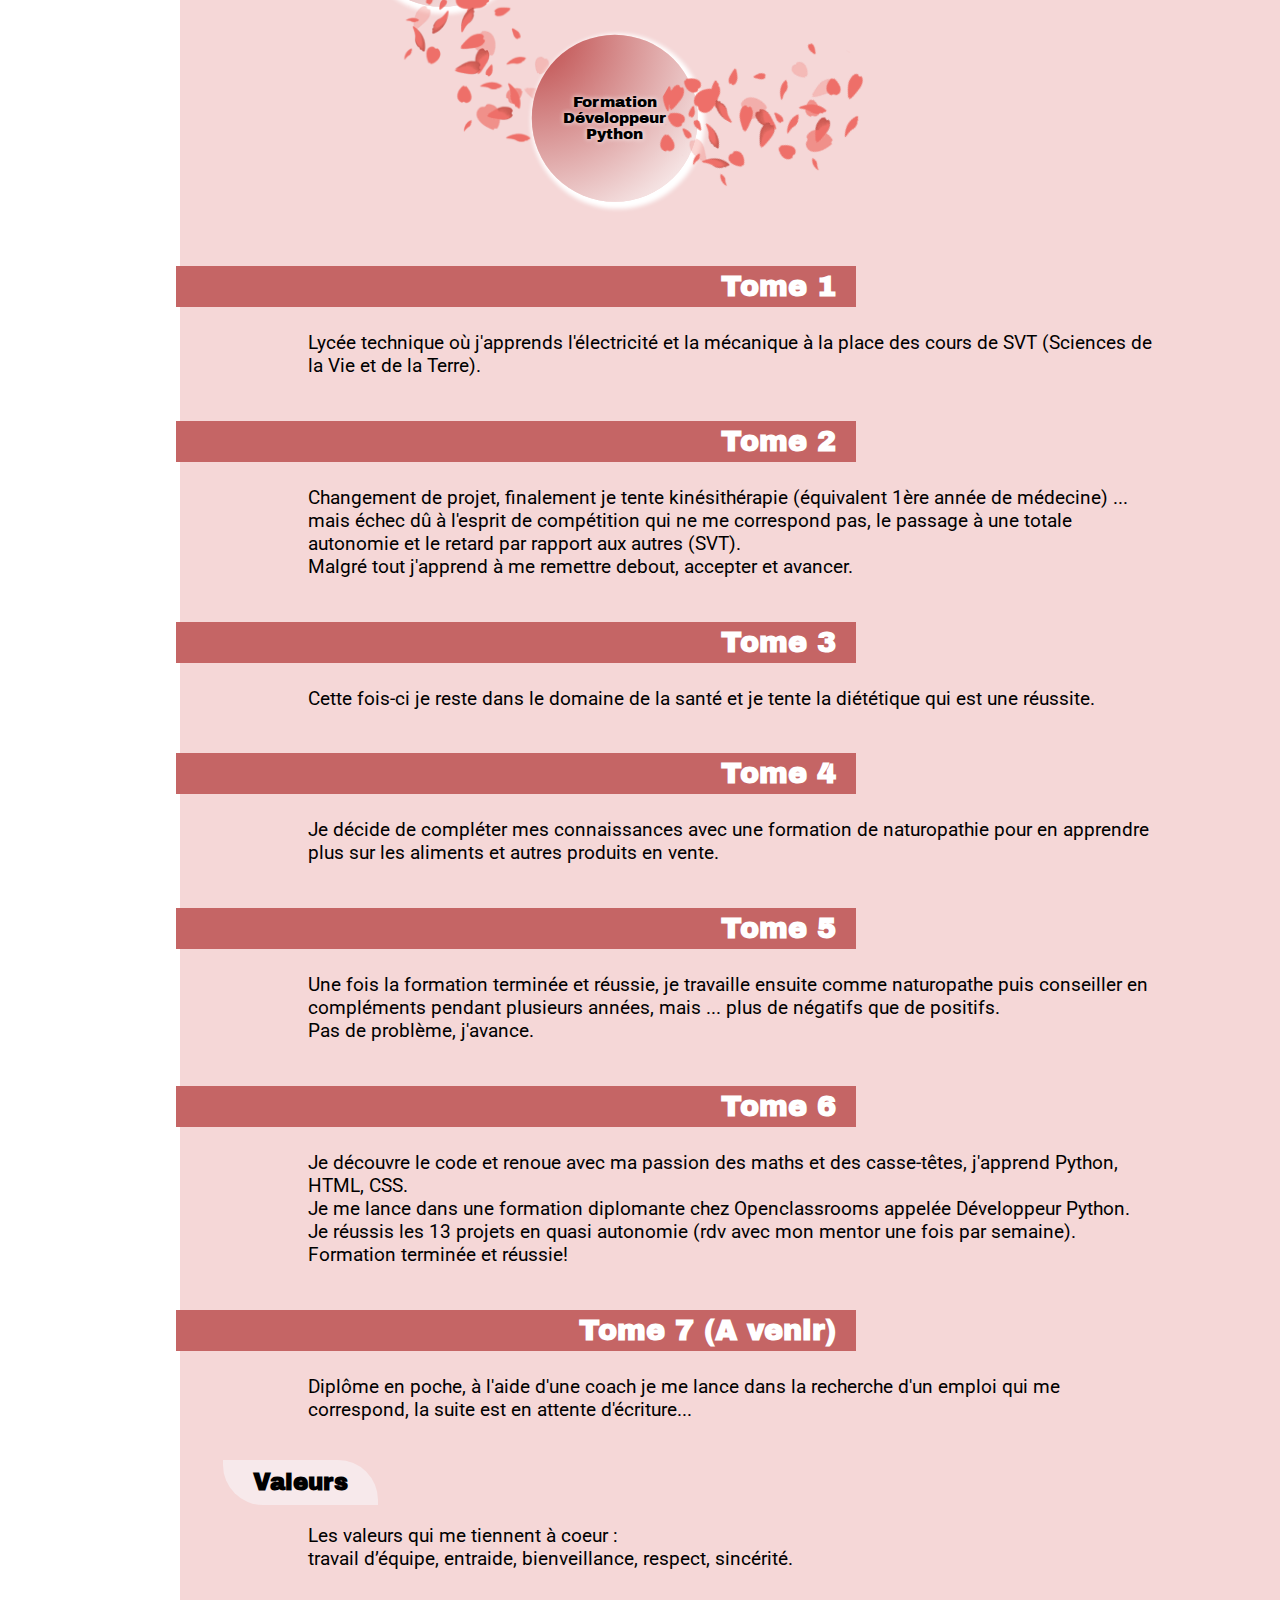
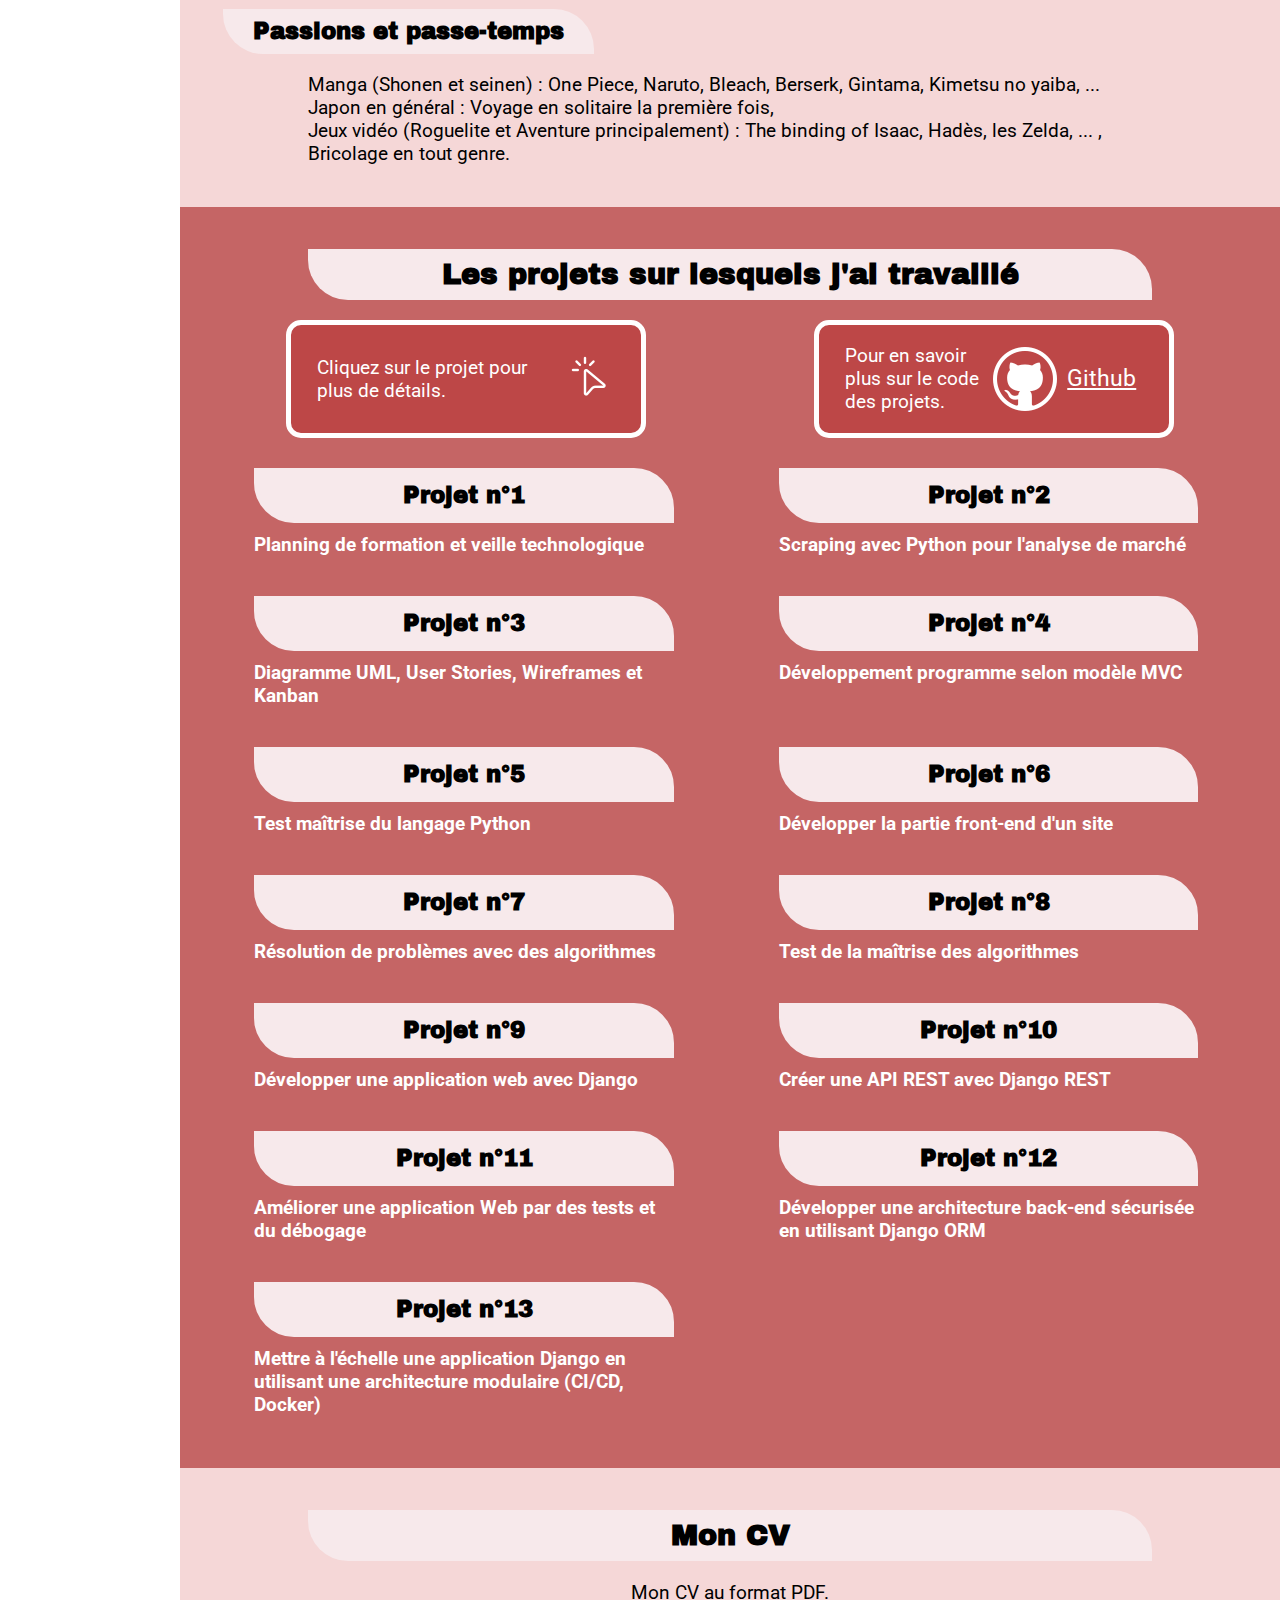
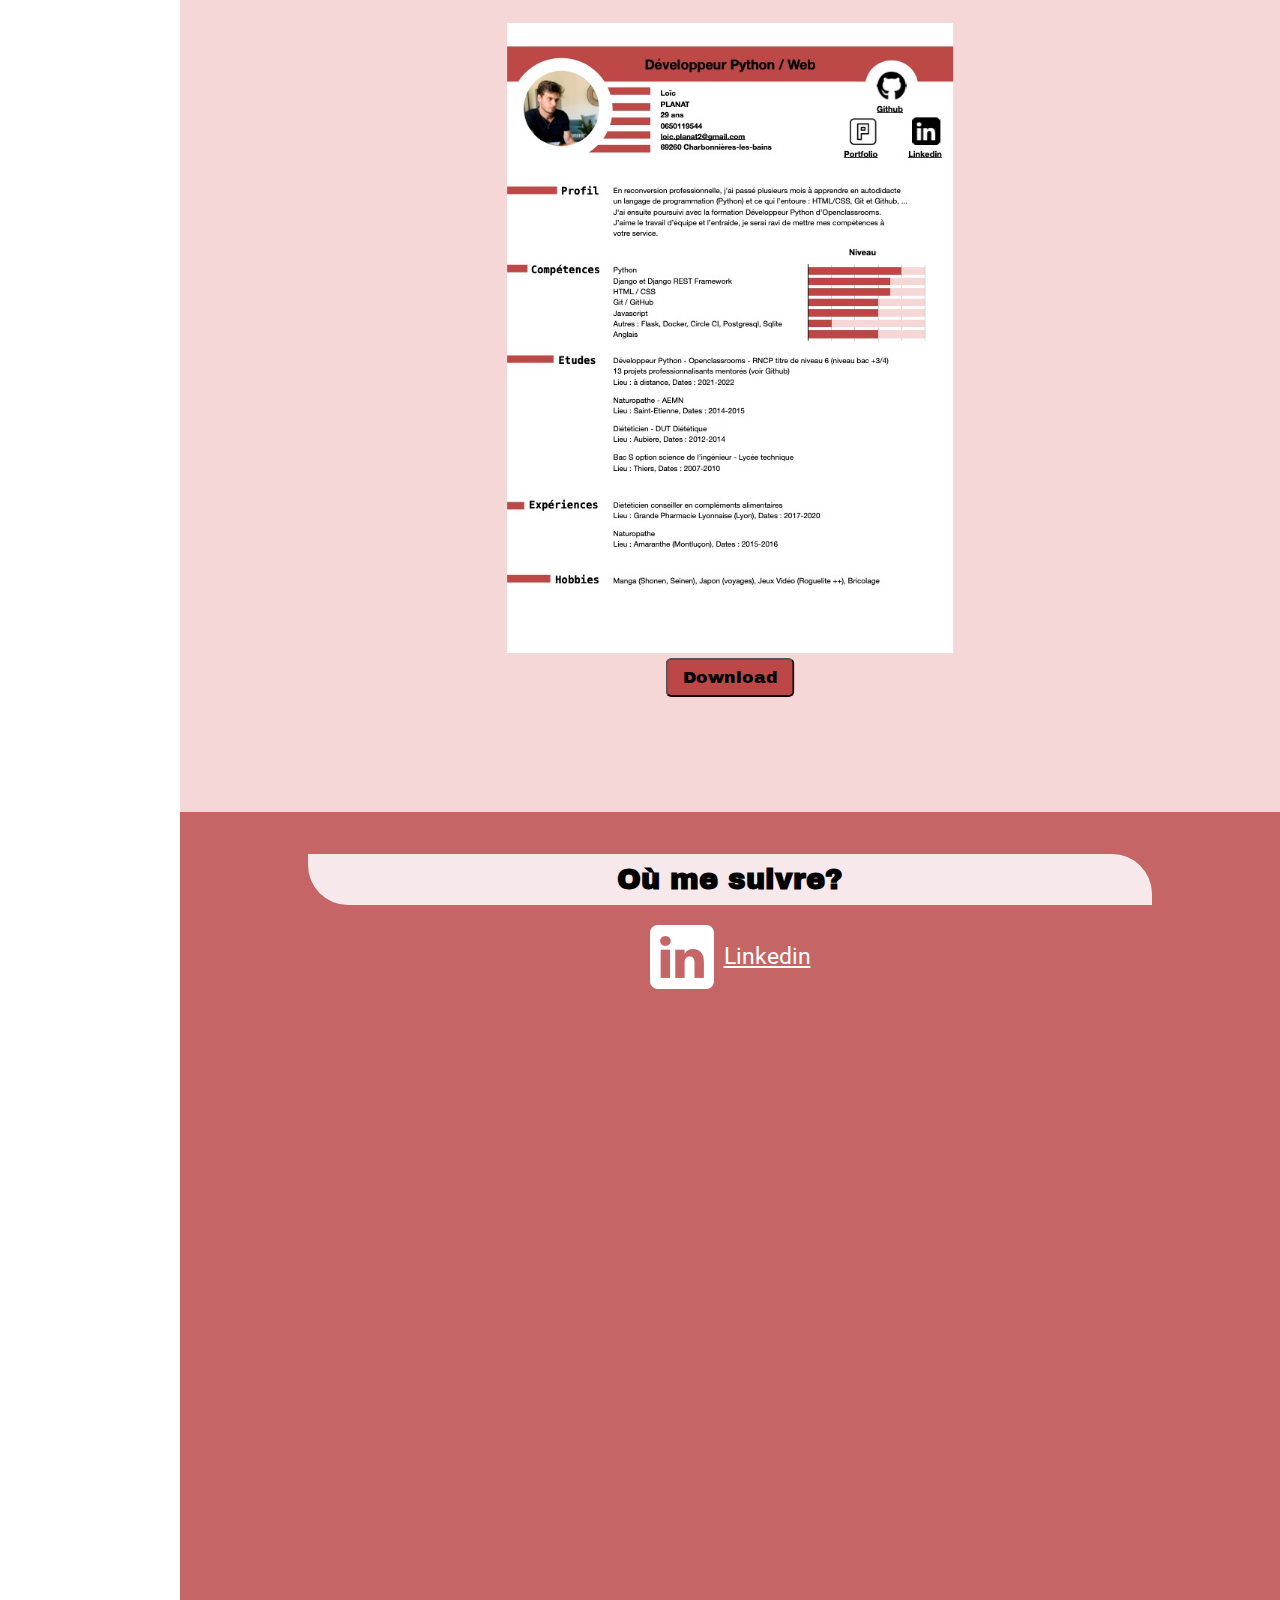
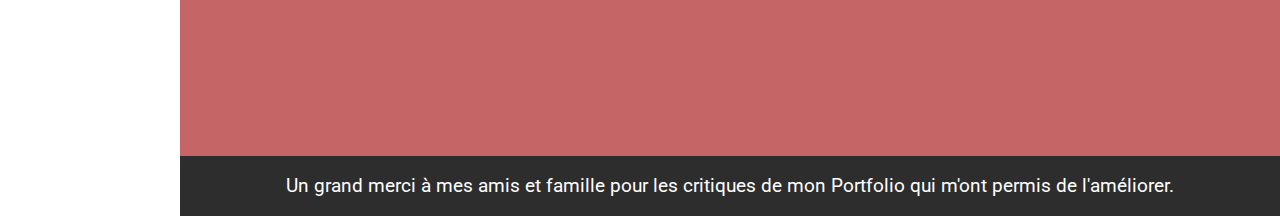
==== commit 00498db4: "resolution erreur cv" ====
--- a/index.html
+++ b/index.html
@@ -465,7 +465,7 @@
     <div class="zone cv" id="cv">
         <h1 class="big_title">Mon CV</h1>
         <p>Mon CV au format PDF.</p>
-         <img class="img_cv" src="CV_final_planat_loic.svg" alt="aperçu CV">
+         <img class="img_cv" src="CV_final_planat_loic.jpg" alt="aperçu CV">
          <form method="get" action="CV_final_planat_loic.pdf">
             <button type="submit">Download</button>
          </form>
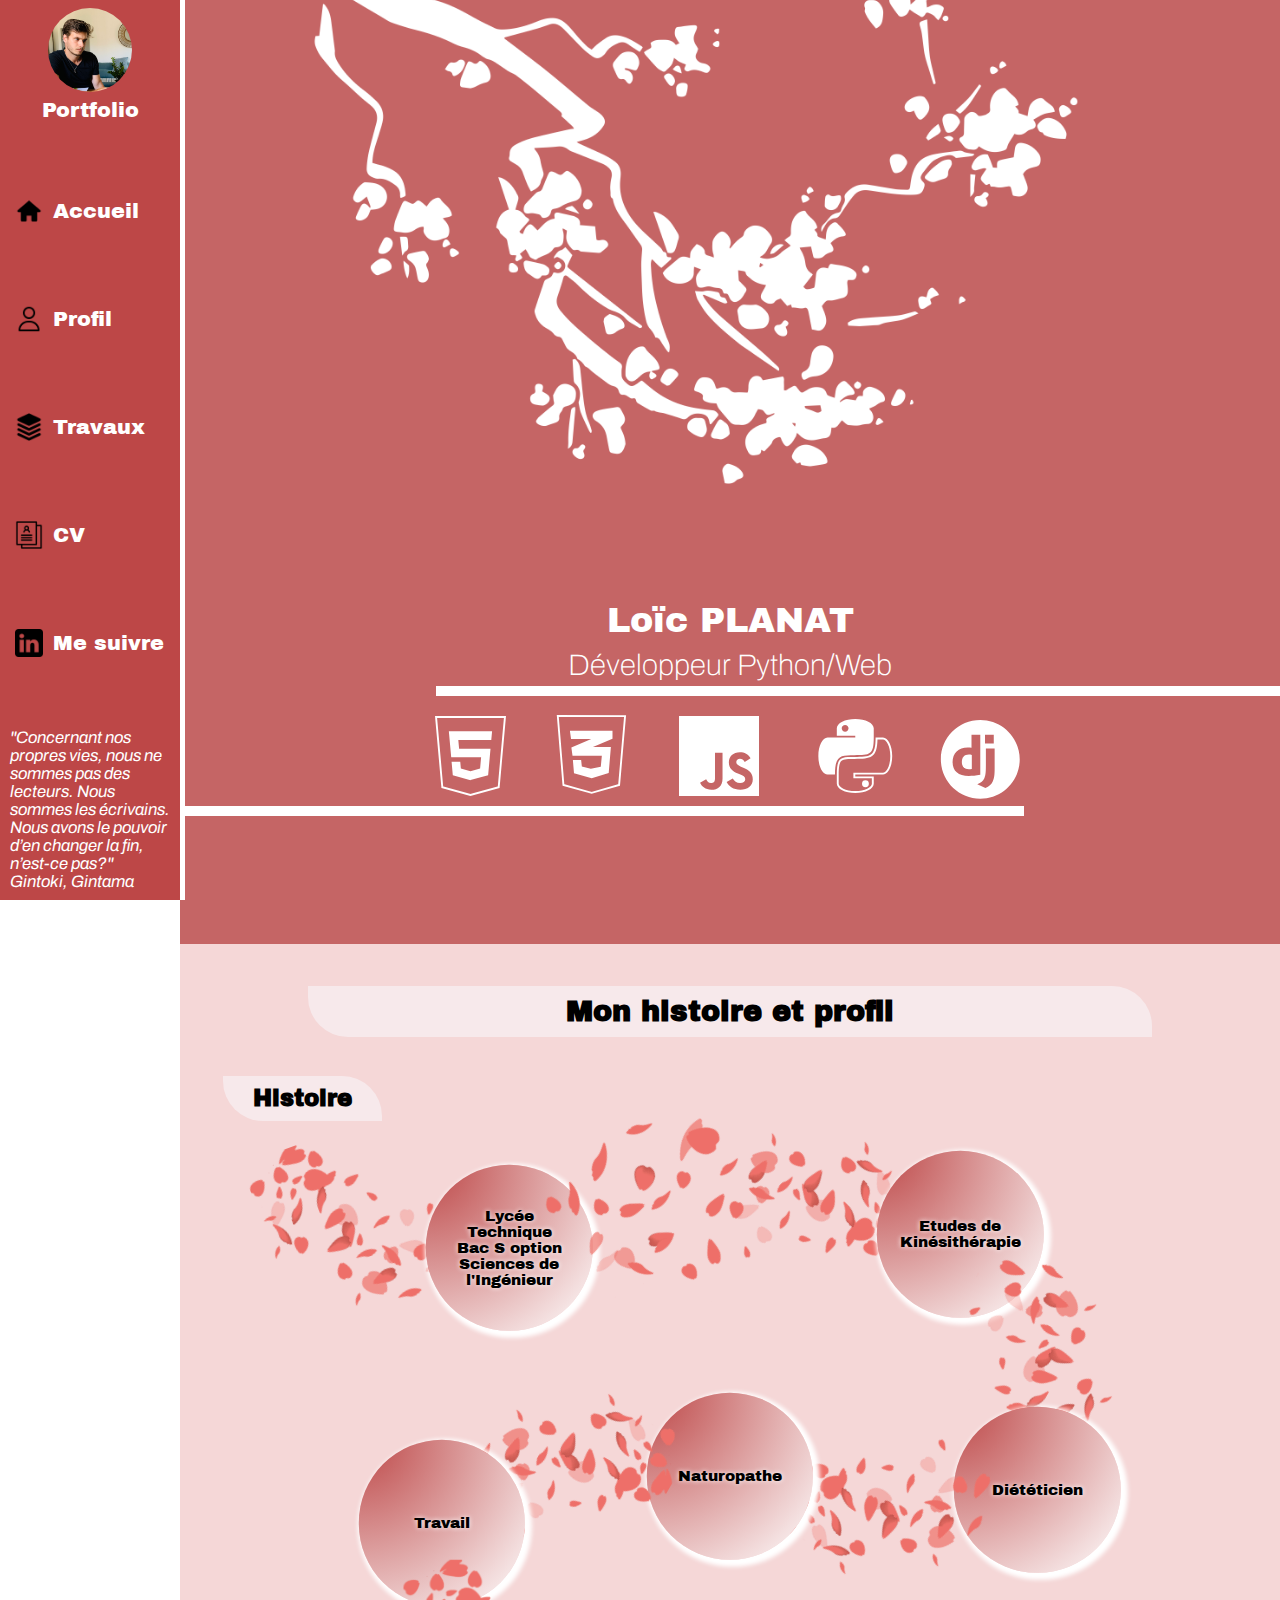
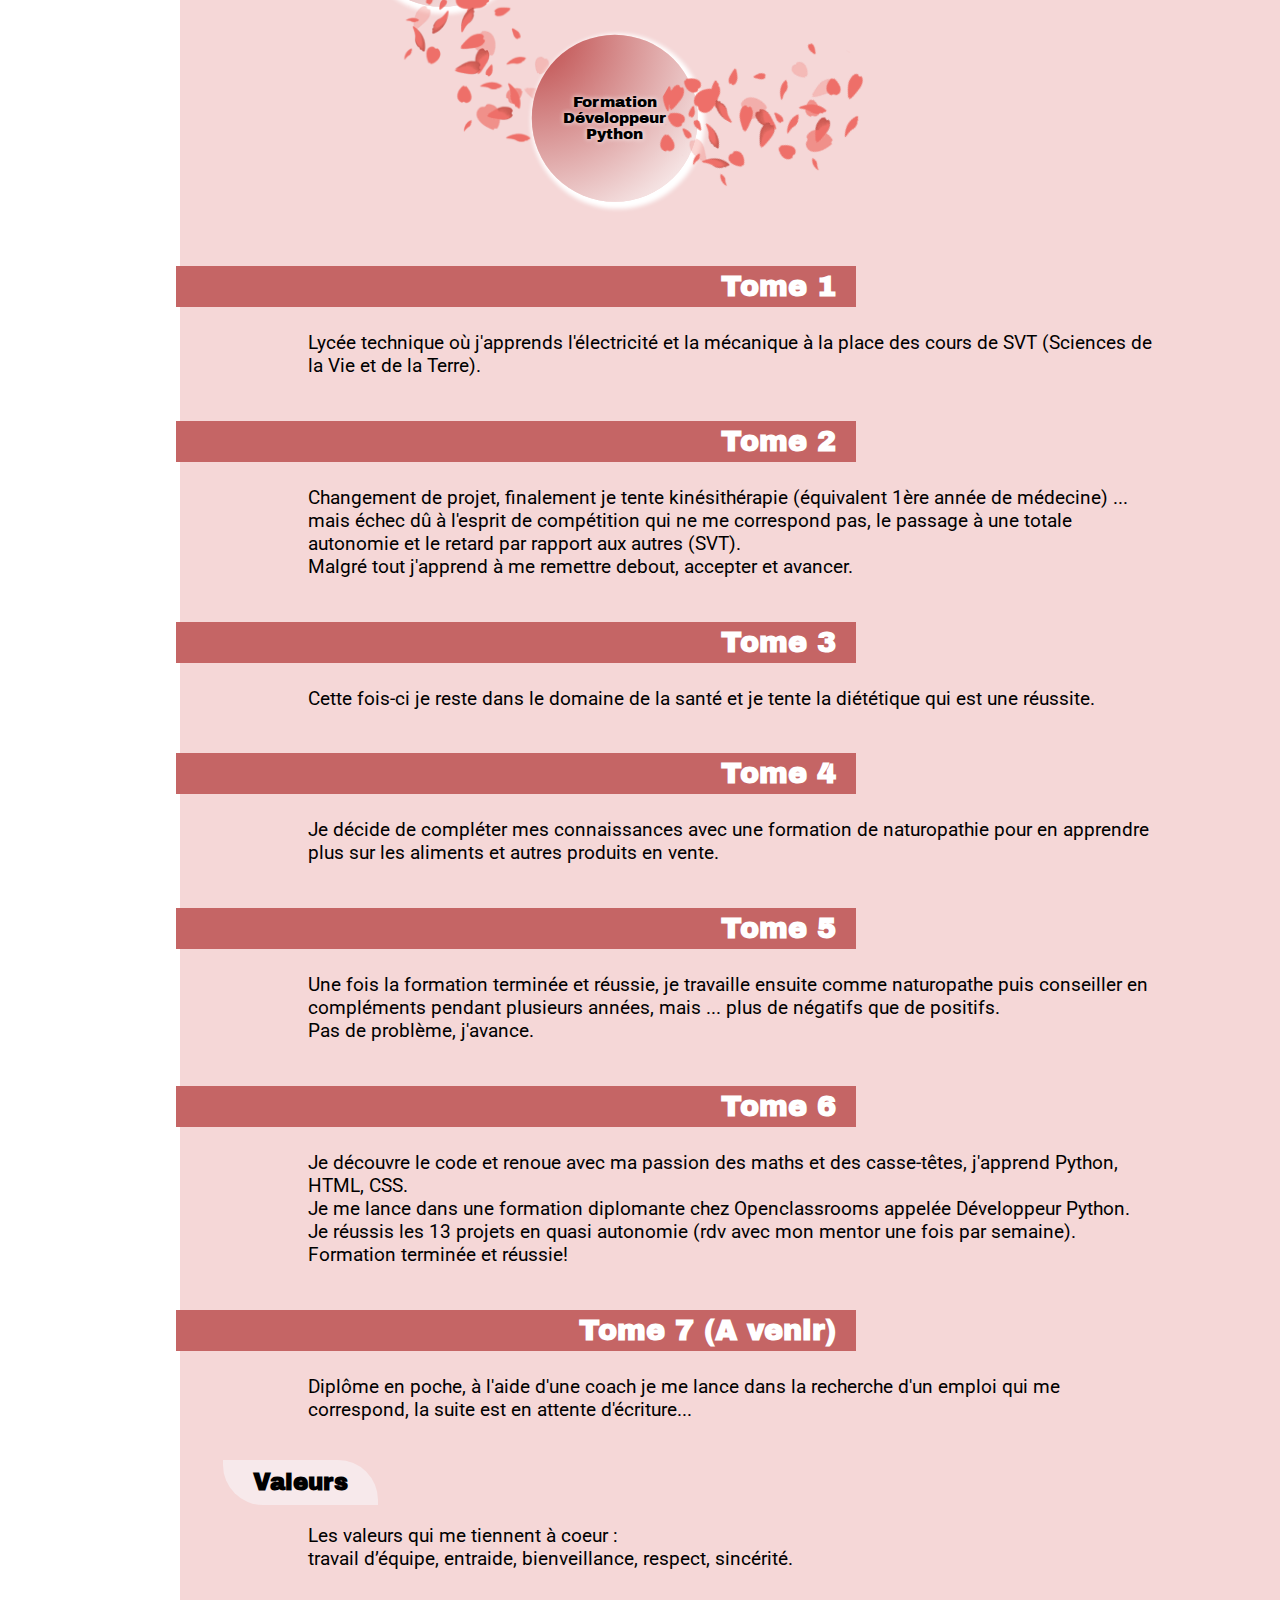
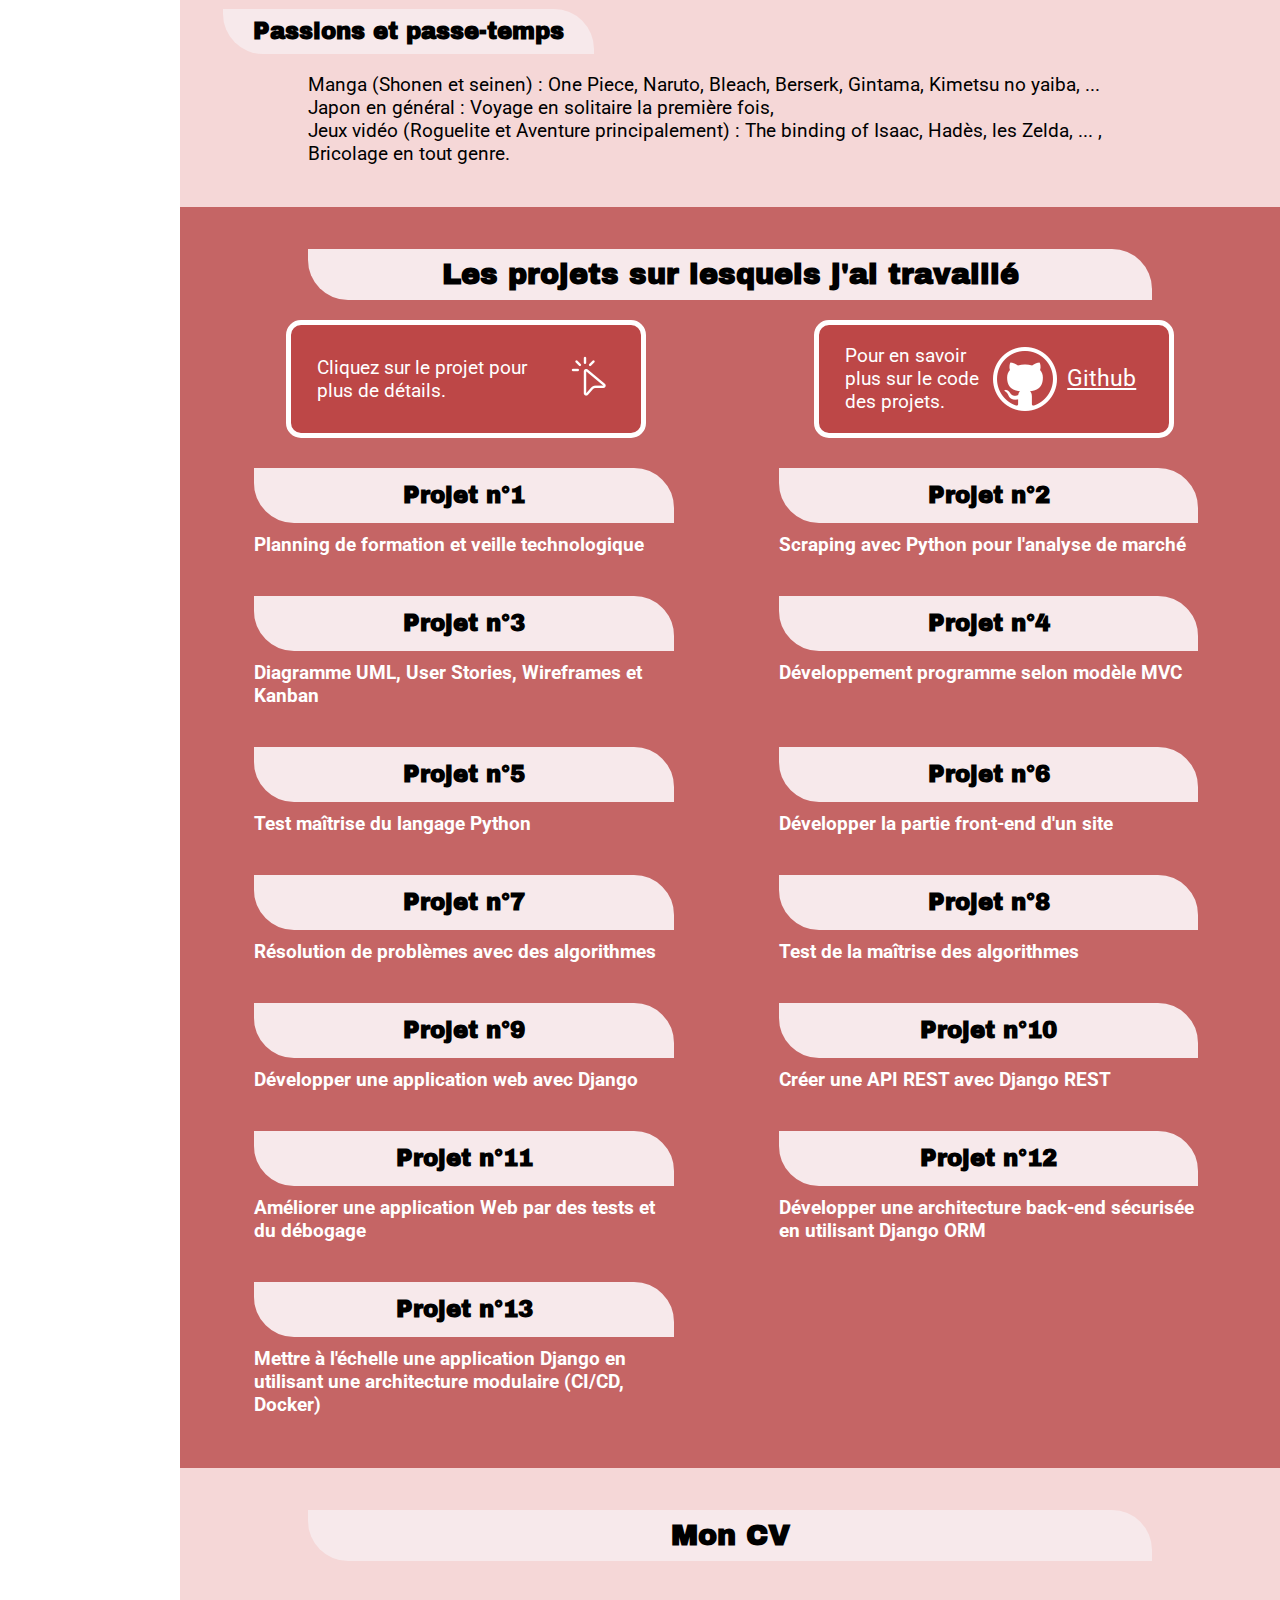
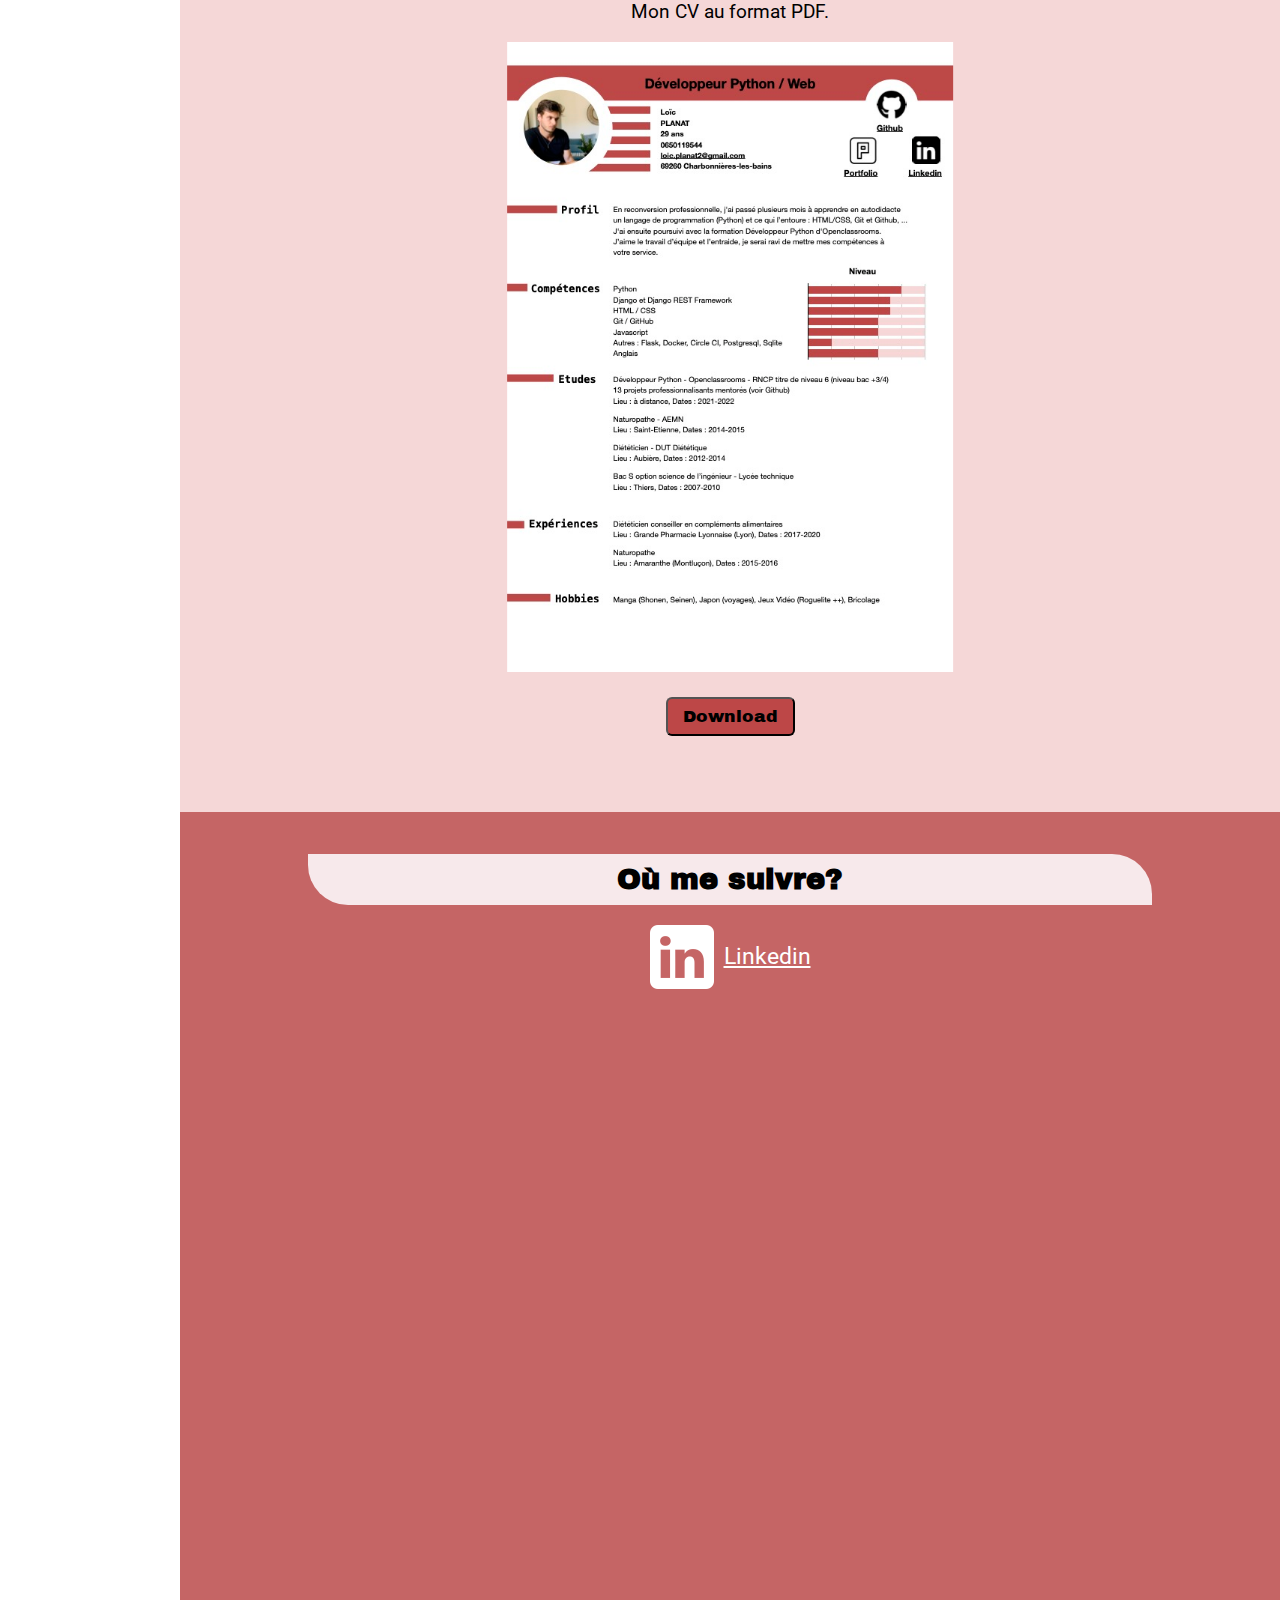
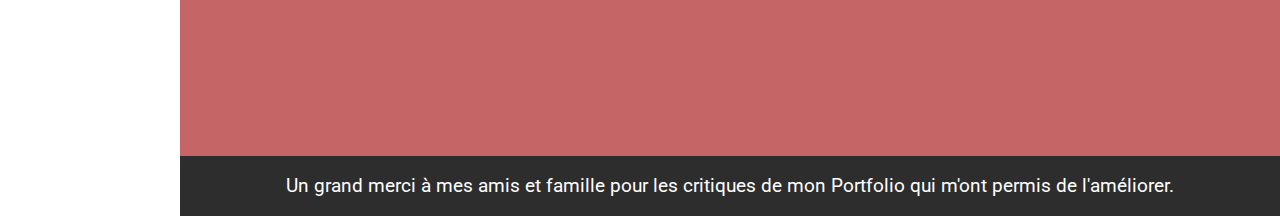
==== commit 64451215: "amelioration button download" ====
--- a/index.html
+++ b/index.html
@@ -328,9 +328,9 @@
                         <br> L'algorithme brute force vise à tester toutes les possibilités et trouver la ou les meilleures en cas d'égalité tandis que l'amélioré vise l'efficacité (vitesse, résultats presque parfaits).
                         <br> J'ai trouvé passionnant de m'informer sur la complexité temporelle et spatiale, la notation Big-O. 
                         <br> Je vous laisse la présentation que j'ai fait pour le projet en téléchargement.</p>
-                    <form class="btn_pres" method="get" action="P7_04_diapositives.pdf">
-                            <button type="submit">Download</button>
-                    </form>
+                    <a href="P7_04_diapositives.pdf" download="P7_Diapositives.pdf">
+                        <button type="button">Download</button>
+                    </a>
                     <figure class="bloc_img">
                         <img src="Images/P7/P7_bruteforce.png" alt="exemple résultat bruteforce" onclick="biggerImg(this)" class="proj_img">
                         <figcaption>Exemple de résultat du Brute Force</figcaption>
@@ -464,11 +464,15 @@
     <!-- Zone CV -->
     <div class="zone cv" id="cv">
         <h1 class="big_title">Mon CV</h1>
-        <p>Mon CV au format PDF.</p>
-         <img class="img_cv" src="CV_final_planat_loic.jpg" alt="aperçu CV">
-         <form method="get" action="CV_final_planat_loic.pdf">
-            <button type="submit">Download</button>
-         </form>
+        <div class="container_cv">
+            <p>Mon CV au format PDF.</p>
+            <div>
+                <img class="img_cv" src="CV_final_planat_loic.jpg" alt="aperçu CV">
+            </div>
+            <a href="CV_final_planat_loic.pdf" download="CV_planat_loic.pdf">
+                <button type="button">Download</button>
+            </a>
+        </div>
     </div>
     <!-- Zone Me Suivre -->
     <div class="zone follow" id="follow">
--- a/style.css
+++ b/style.css
@@ -677,6 +677,10 @@
     align-items: center;
     margin: 3%;
 }
+.card_content a {
+    text-align: center;
+    width: 100%;
+}
 .conteneur_img_modal {
     display: flex;
     position: relative;
@@ -704,6 +708,12 @@
     background-color: var(--backgr-zone2);
     /* background-image: url(Images/petales.png);
     background-size: 600px; */
+
+}
+.container_cv {
+    display: flex;
+    flex-direction: column;
+    align-items: center;
 }
 .cv p {
     text-align: center;
@@ -717,9 +727,8 @@
     padding: 8px 15px;
     font-family: 'Archivo Black', sans-serif;
     transition-duration: 0.2s;
-    position: relative;
-    left: 50%;
-    transform: translate(-50%, 0);
+    margin: 20px 0;
+
 }
 
 button:hover {
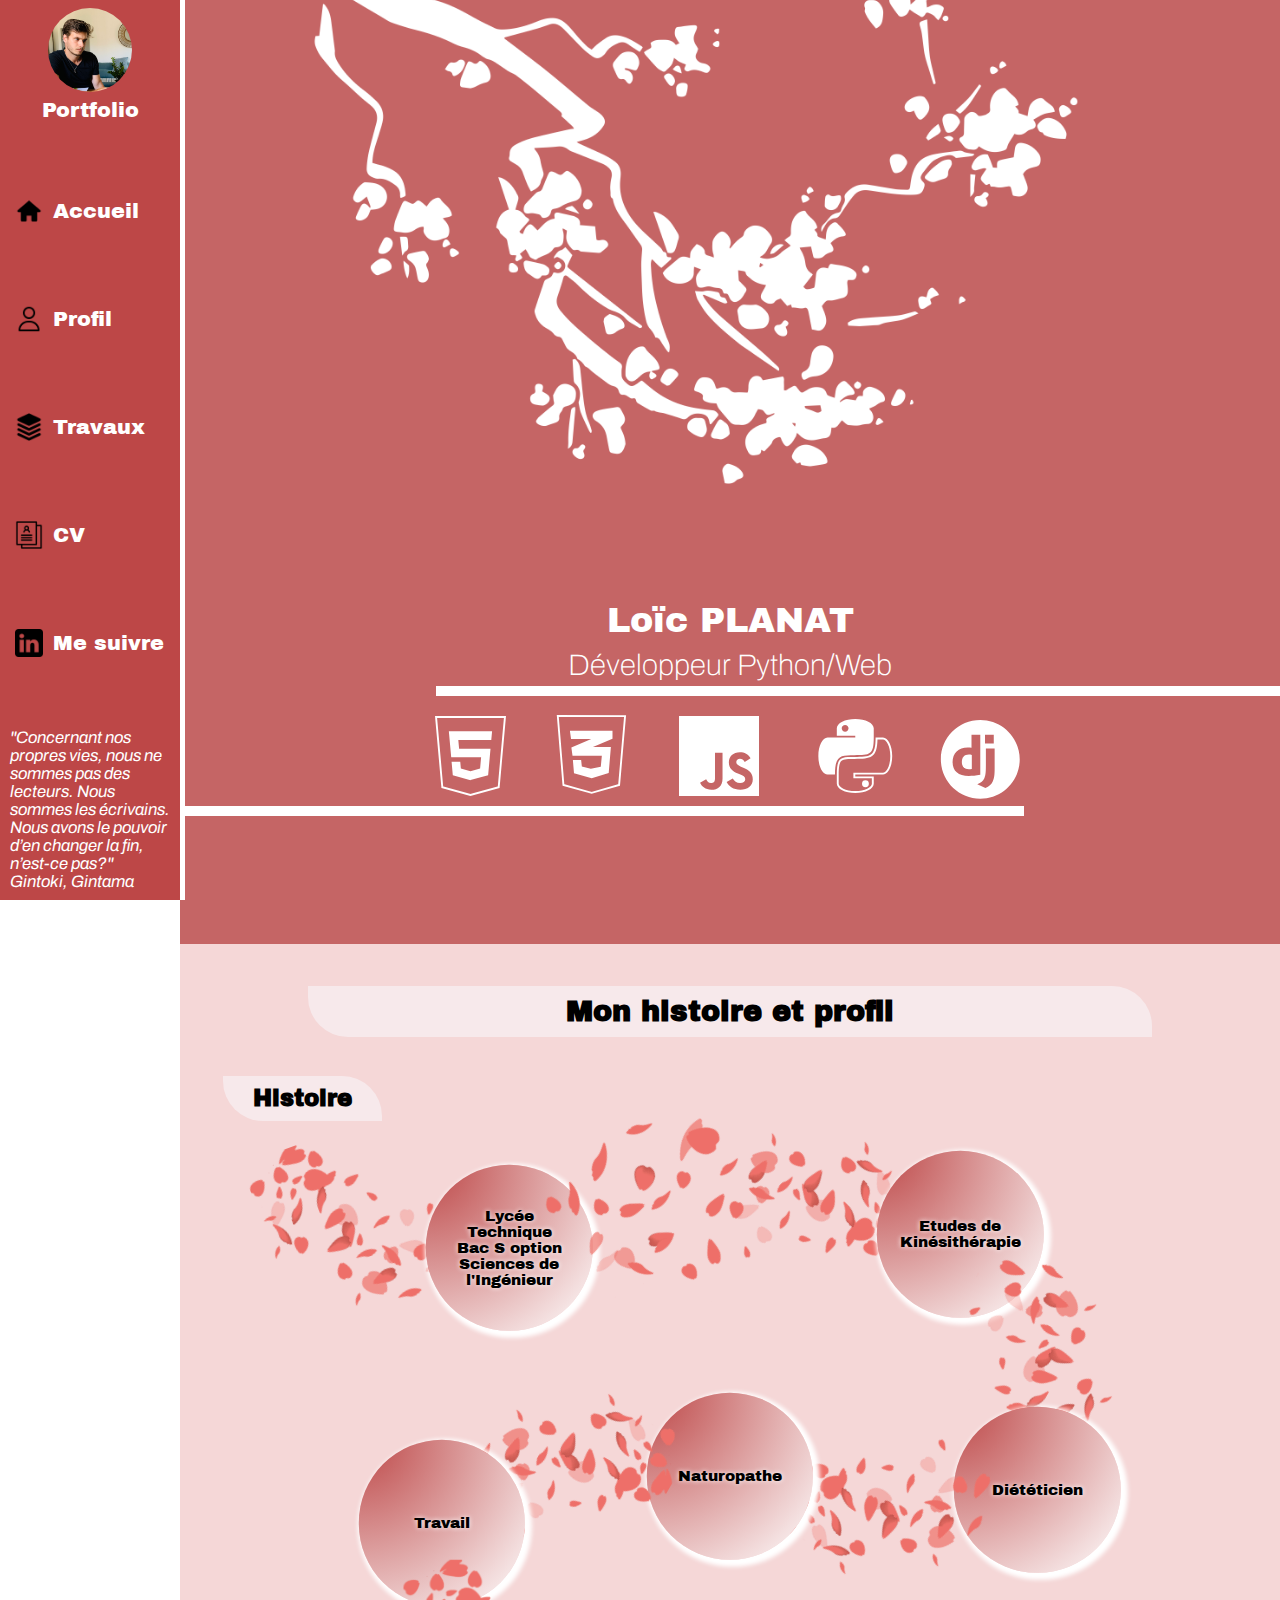
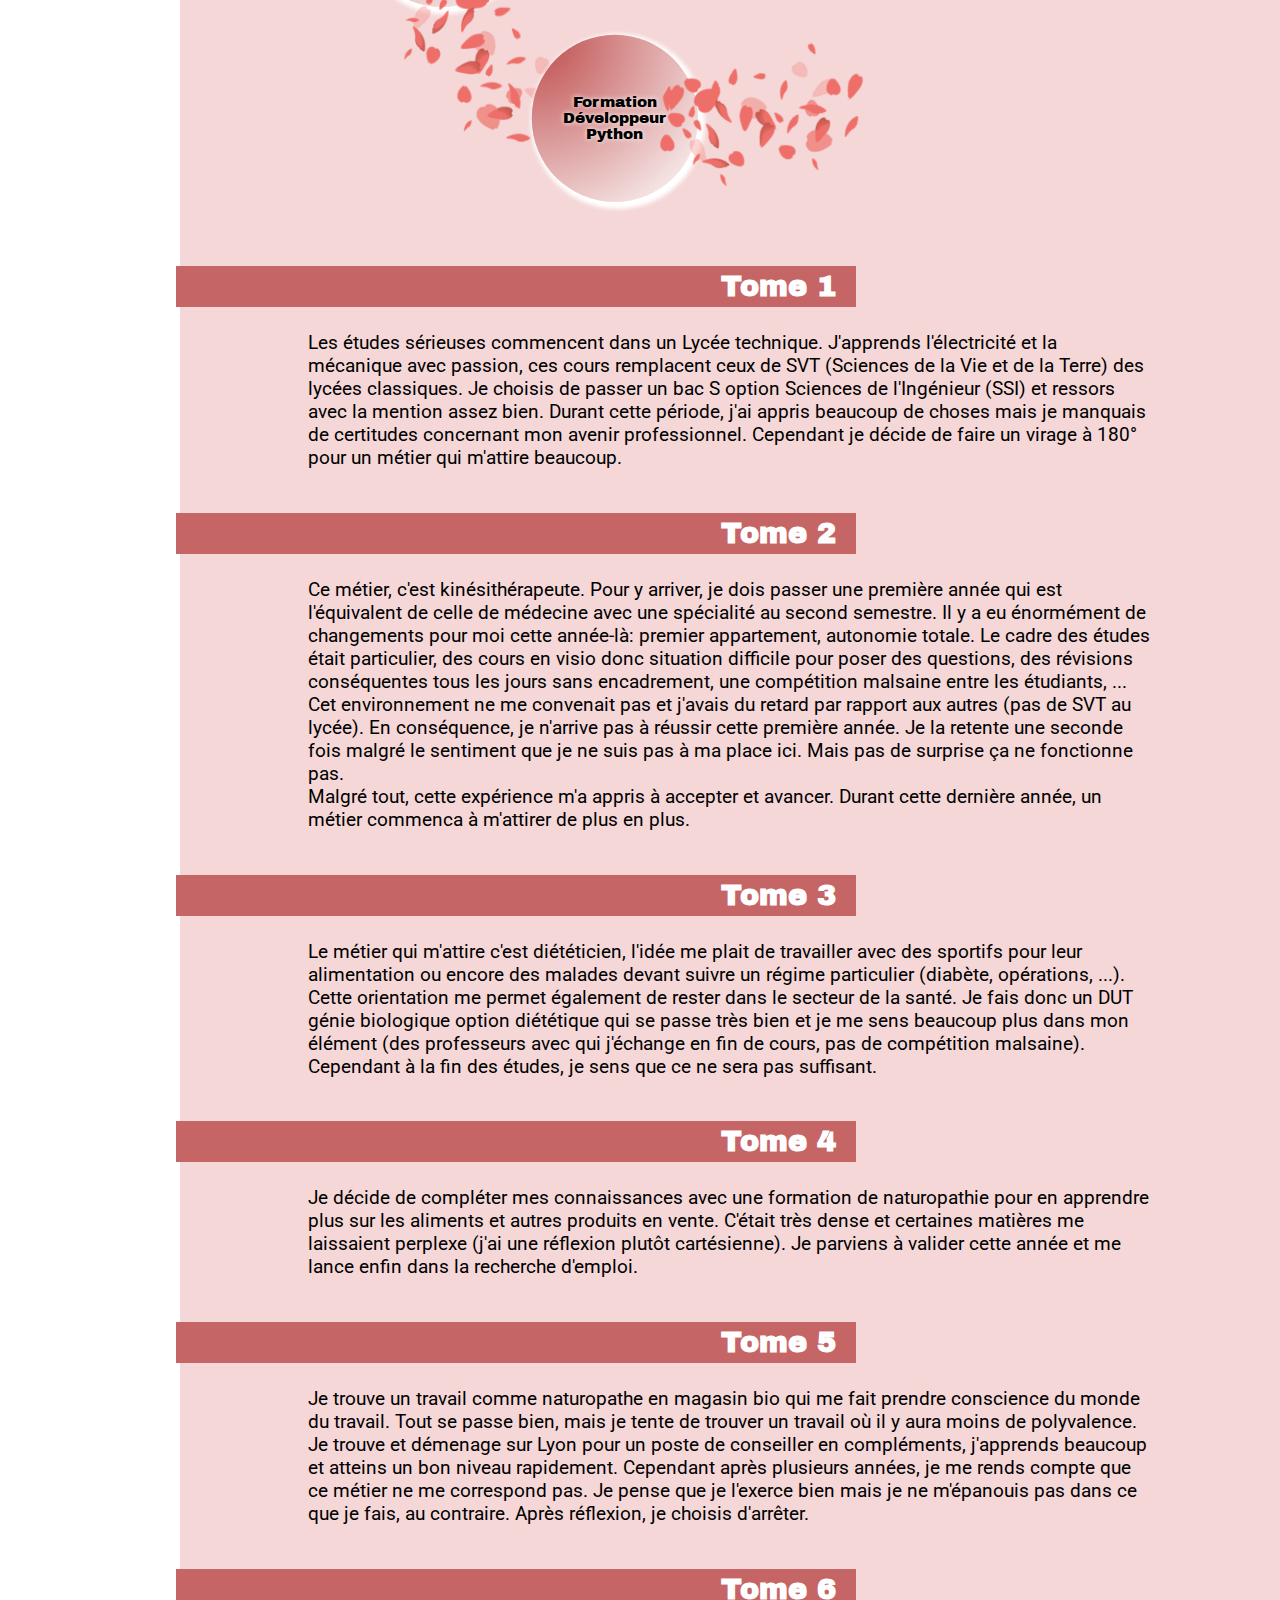
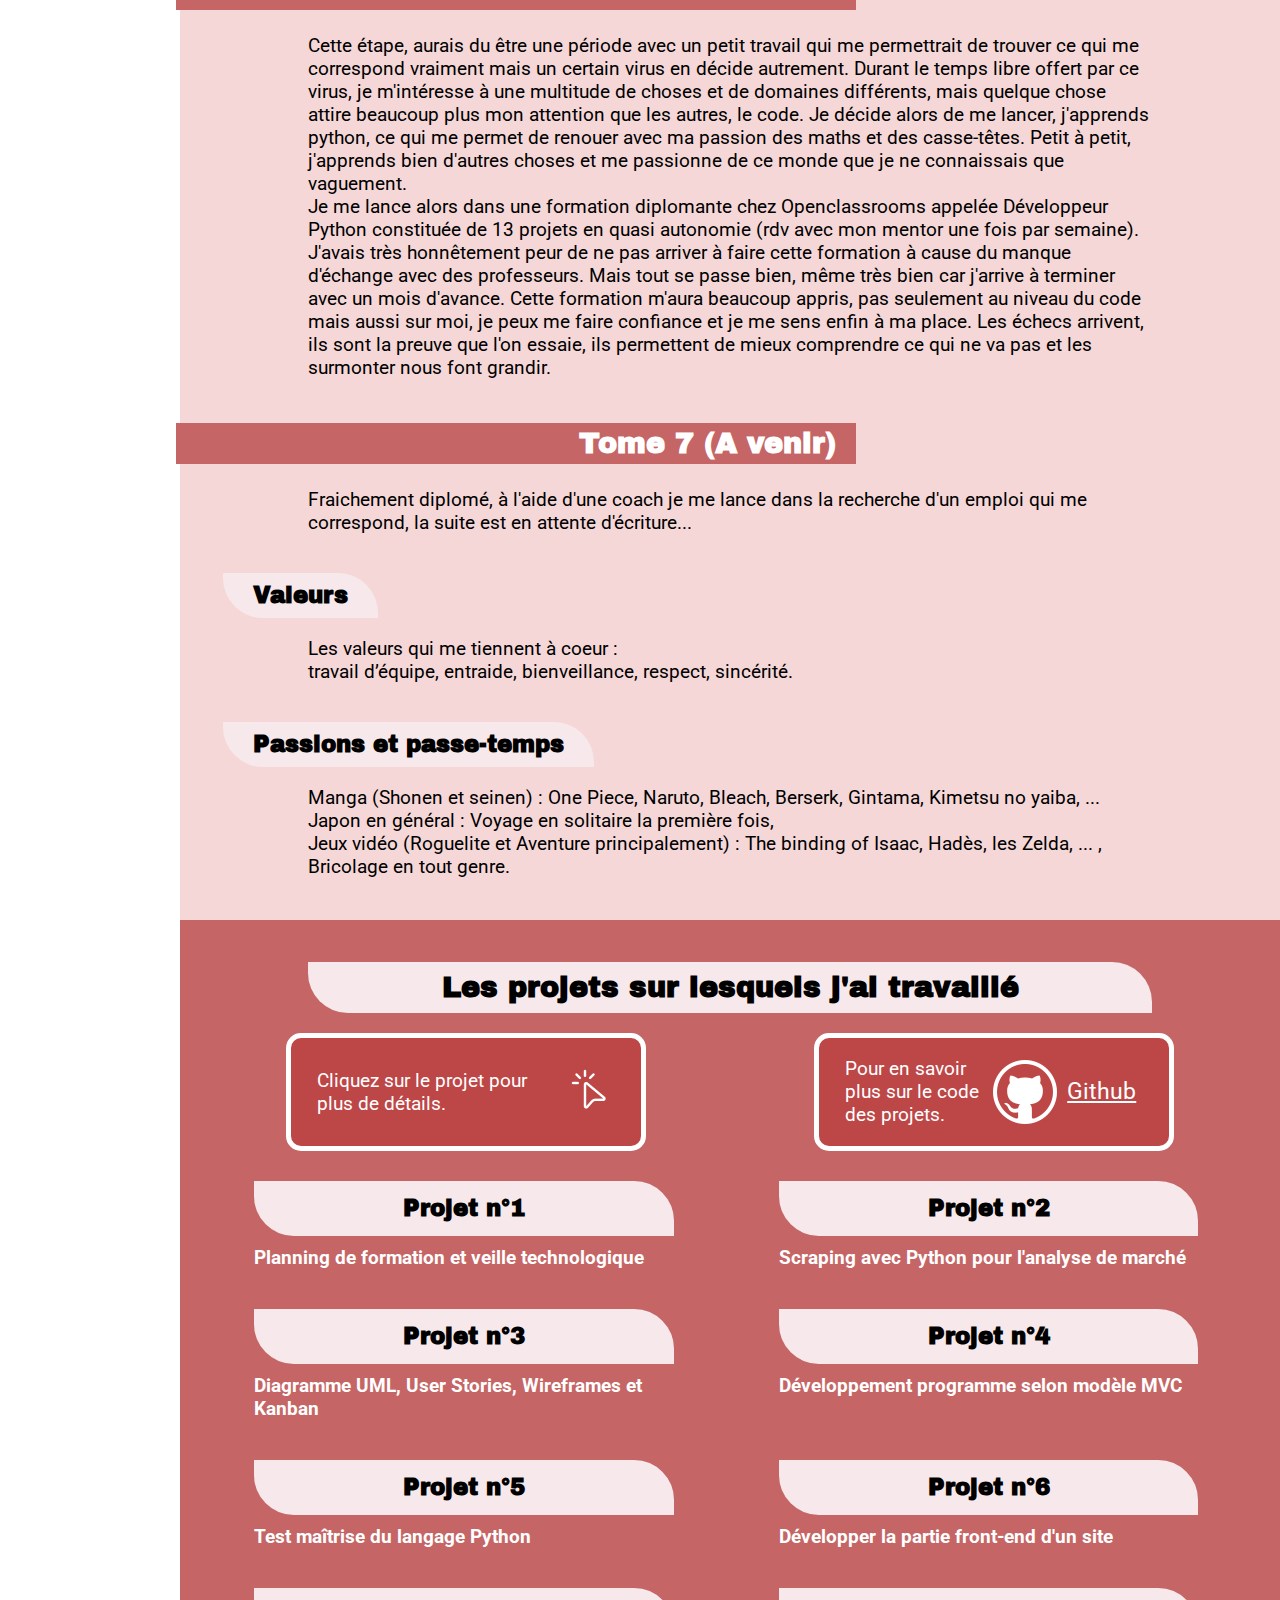
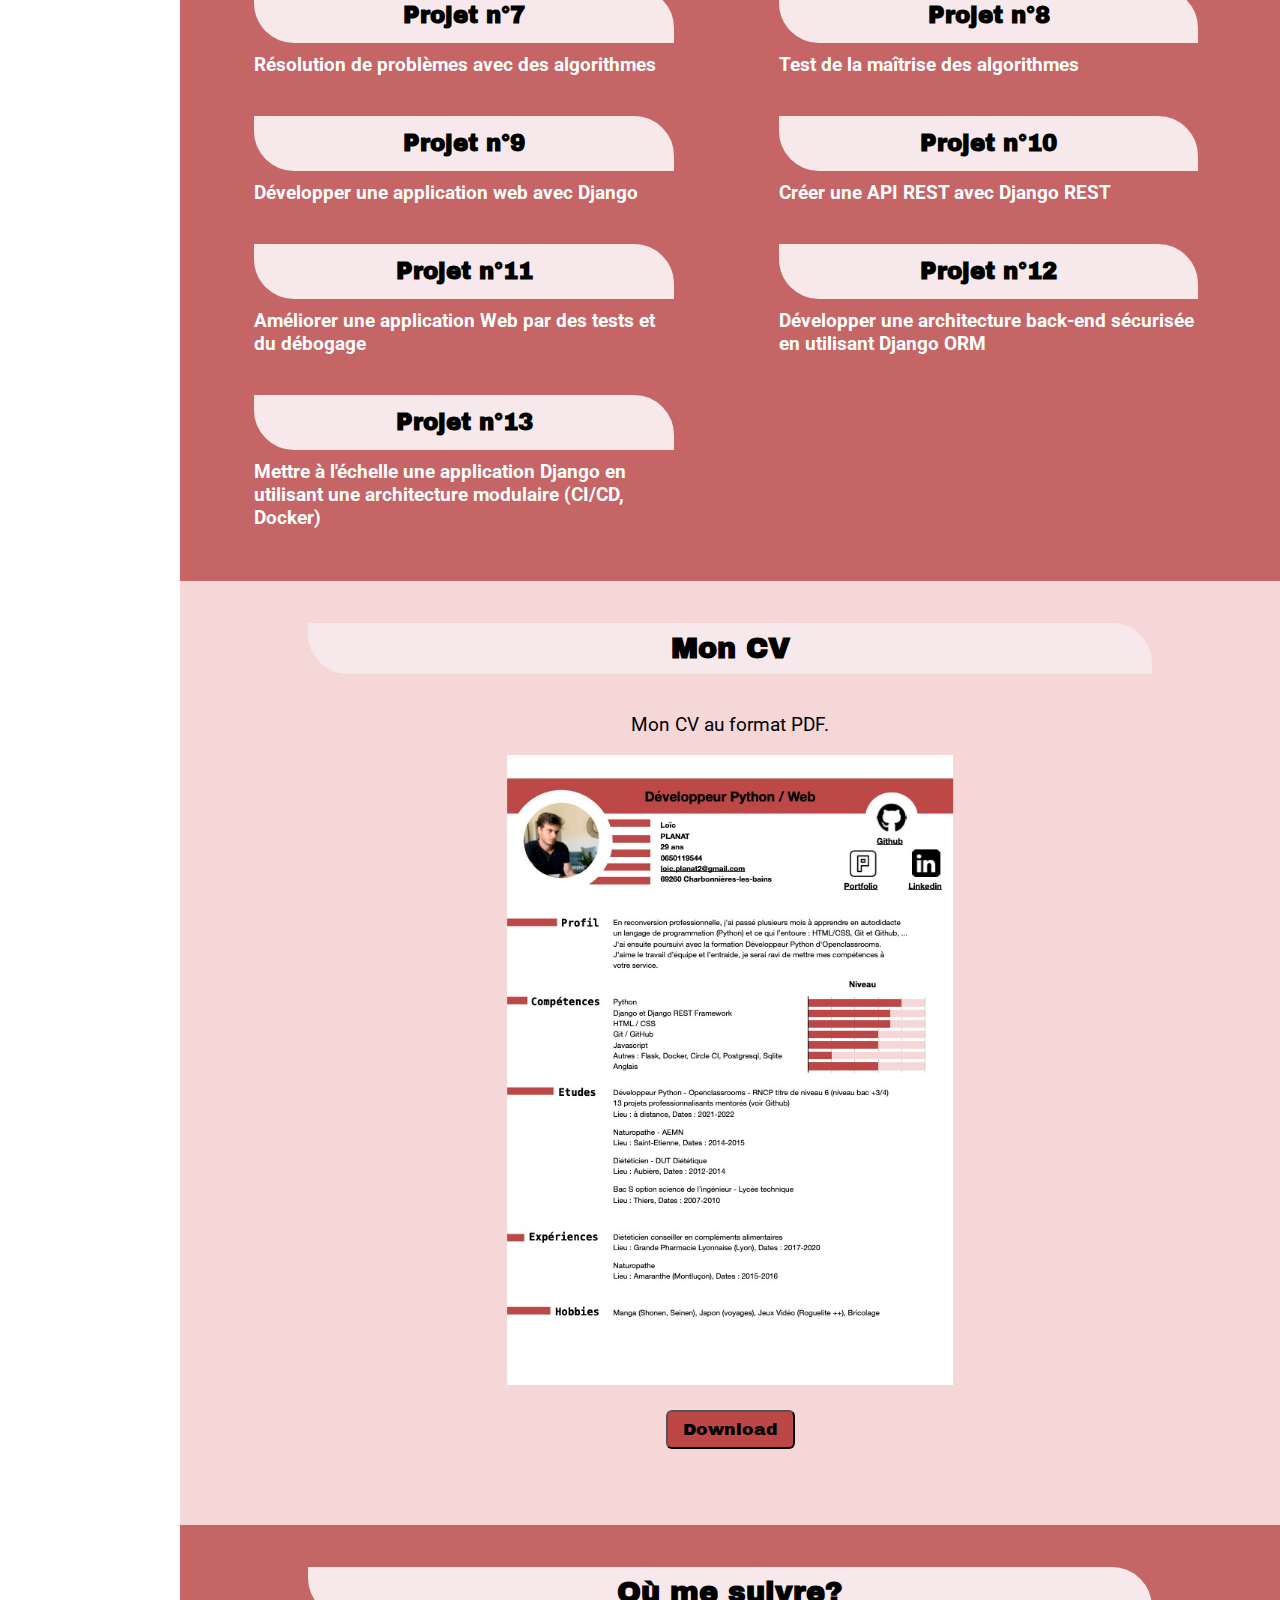
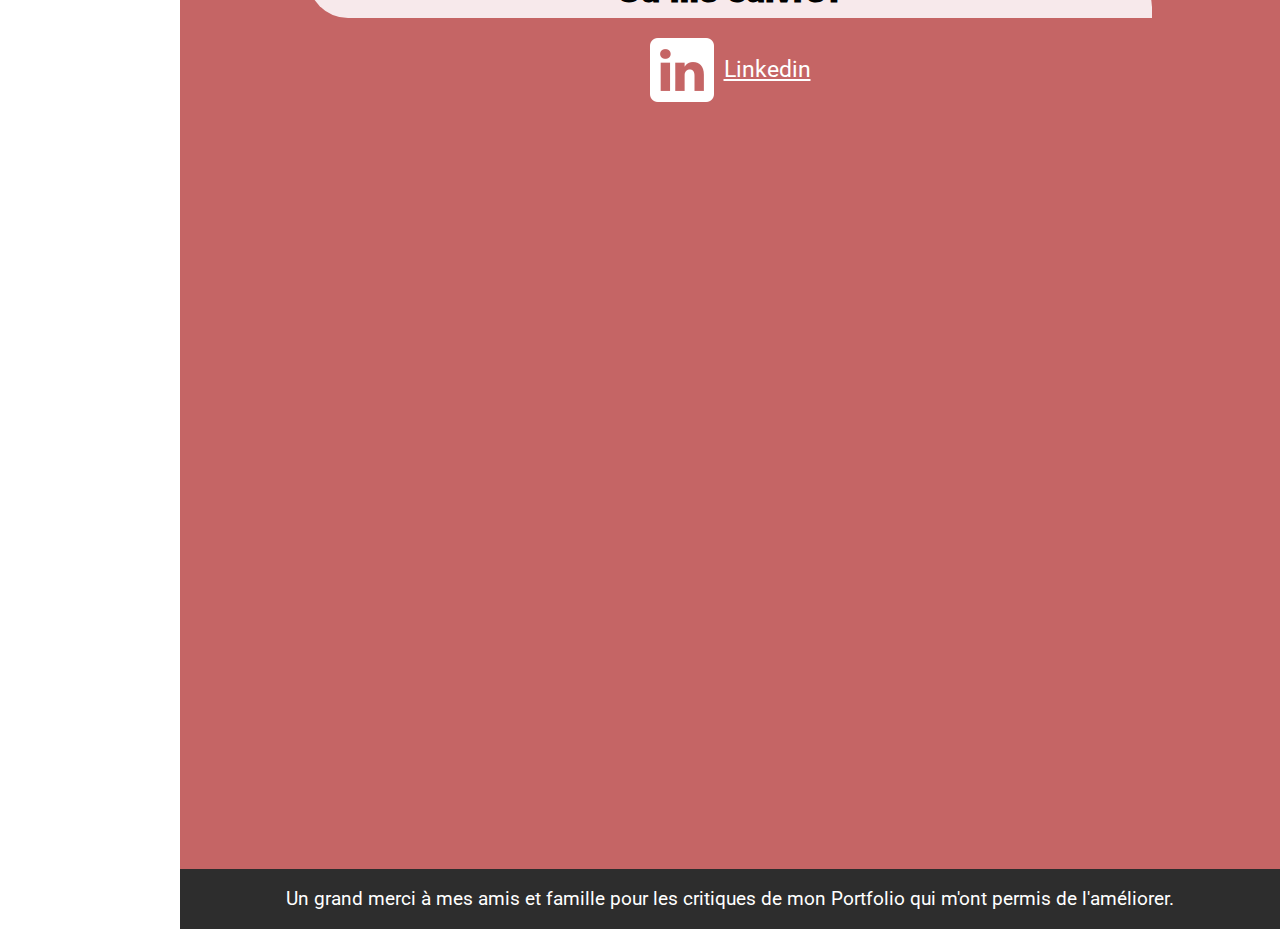
==== commit 31f96687: "Modification des tomes" ====
--- a/index.html
+++ b/index.html
@@ -5,7 +5,7 @@
     <meta http-equiv="X-UA-Compatible" content="IE=edge">
     <meta name="viewport" content="width=device-width, initial-scale=1.0">
     <link rel="stylesheet" href="style.css">
-    <link rel="shortcut icon" href="Images/fav.ico" type="image/x-icon">
+    <link rel="shortcut icon" href="Images/fav.png" type="image/x-icon">
     <title>My Portfolio</title>
 </head>
 <body>
@@ -135,29 +135,26 @@
         
         <div class="text_bloc">
             <h2 class="tome">Tome 1</h2>
-            <p>Lycée technique où j'apprends l'électricité et la mécanique à la place des cours de SVT (Sciences de la Vie et de la Terre).</p>
+            <p>Les études sérieuses commencent dans un Lycée technique. J'apprends l'électricité et la mécanique avec passion, ces cours remplacent ceux de SVT (Sciences de la Vie et de la Terre) des lycées classiques. Je choisis de passer un bac S option Sciences de l'Ingénieur (SSI) et ressors avec la mention assez bien. Durant cette période, j'ai appris beaucoup de choses mais je manquais de certitudes concernant mon avenir professionnel. Cependant je décide de faire un virage à 180° pour un métier qui m'attire beaucoup.</p>
 
             <h2 class="tome">Tome 2</h2>
-            <p>Changement de projet, finalement je tente kinésithérapie (équivalent 1ère année de médecine) ... mais échec dû à l'esprit de compétition qui ne me correspond pas, le passage à une totale autonomie et le retard par rapport aux autres (SVT). <br> Malgré tout j'apprend à me remettre debout, accepter et avancer.</p>
+            <p>Ce métier, c'est kinésithérapeute. Pour y arriver, je dois passer une première année qui est l'équivalent de celle de médecine avec une spécialité au second semestre. Il y a eu énormément de changements pour moi cette année-là: premier appartement, autonomie totale. Le cadre des études était particulier, des cours en visio donc situation difficile pour poser des questions, des révisions conséquentes tous les jours sans encadrement, une compétition malsaine entre les étudiants, ... Cet environnement ne me convenait pas et j'avais du retard par rapport aux autres (pas de SVT au lycée). En conséquence, je n'arrive pas à réussir cette première année. Je la retente une seconde fois malgré le sentiment que je ne suis pas à ma place ici. Mais pas de surprise ça ne fonctionne pas.  <br> Malgré tout, cette expérience m'a appris à accepter et avancer. Durant cette dernière année, un métier commenca à m'attirer de plus en plus.</p>
    
             <h2 class="tome">Tome 3</h2>
-            <p>Cette fois-ci je reste dans le domaine de la santé et je tente la diététique qui est une réussite.</p>
+            <p>Le métier qui m'attire c'est diététicien, l'idée me plait de travailler avec des sportifs pour leur alimentation ou encore des malades devant suivre un régime particulier (diabète, opérations, ...). Cette orientation me permet également de rester dans le secteur de la santé. Je fais donc un DUT génie biologique option diététique qui se passe très bien et je me sens beaucoup plus dans mon élément (des professeurs avec qui j'échange en fin de cours, pas de compétition malsaine). Cependant à la fin des études, je sens que ce ne sera pas suffisant.</p>
 
             <h2 class="tome">Tome 4</h2>
-            <p>Je décide de compléter mes connaissances avec une formation de naturopathie pour en apprendre plus sur les aliments et autres produits en vente.</p>
+            <p>Je décide de compléter mes connaissances avec une formation de naturopathie pour en apprendre plus sur les aliments et autres produits en vente. C'était très dense et certaines matières me laissaient perplexe (j'ai une réflexion plutôt cartésienne). Je parviens à valider cette année et me lance enfin dans la recherche d'emploi. </p>
  
             <h2 class="tome">Tome 5</h2>
-            <p>Une fois la formation terminée et réussie, je travaille ensuite comme naturopathe puis conseiller en compléments pendant plusieurs années, mais ... plus de négatifs que de positifs. 
-            <br> Pas de problème, j'avance. </p>
+            <p>Je trouve un travail comme naturopathe en magasin bio qui me fait prendre conscience du monde du travail. Tout se passe bien, mais je tente de trouver un travail où il y aura moins de polyvalence. Je trouve et démenage sur Lyon pour un poste de conseiller en compléments, j'apprends beaucoup et atteins un bon niveau rapidement. Cependant après plusieurs années, je me rends compte que ce métier ne me correspond pas. Je pense que je l'exerce bien mais je ne m'épanouis pas dans ce que je fais, au contraire. Après réflexion, je choisis d'arrêter.</p>
   
             <h2 class="tome">Tome 6</h2>
-            <p> Je découvre le code et renoue avec ma passion des maths et des casse-têtes, j'apprend Python, HTML, CSS. 
-            <br> Je me lance dans une formation diplomante chez Openclassrooms appelée Développeur Python. 
-            <br> Je réussis les 13 projets en quasi autonomie (rdv avec mon mentor une fois par semaine).
-            <br> Formation terminée et réussie!</p>
+            <p> Cette étape, aurais du être une période avec un petit travail qui me permettrait de trouver ce qui me correspond vraiment mais un certain virus en décide autrement. Durant le temps libre offert par ce virus, je m'intéresse à une multitude de choses et de domaines différents, mais quelque chose attire beaucoup plus mon attention que les autres, le code. Je décide alors de me lancer, j'apprends python, ce qui me permet de renouer avec ma passion des maths et des casse-têtes. Petit à petit, j'apprends bien d'autres choses et me passionne de ce monde que je ne connaissais que vaguement. 
+            <br> Je me lance alors dans une formation diplomante chez Openclassrooms appelée Développeur Python constituée de 13 projets en quasi autonomie (rdv avec mon mentor une fois par semaine). J'avais très honnêtement peur de ne pas arriver à faire cette formation à cause du manque d'échange avec des professeurs. Mais tout se passe bien, même très bien car j'arrive à terminer avec un mois d'avance. Cette formation m'aura beaucoup appris, pas seulement au niveau du code mais aussi sur moi, je peux me faire confiance et je me sens enfin à ma place. Les échecs arrivent, ils sont la preuve que l'on essaie, ils permettent de mieux comprendre ce qui ne va pas et les surmonter nous font grandir.</p>
 
             <h2 class="tome">Tome 7 (A venir)</h2>
-            <p> Diplôme en poche, à l'aide d'une coach je me lance dans la recherche d'un emploi qui me correspond, la suite est en attente d'écriture...</p>
+            <p> Fraichement diplomé, à l'aide d'une coach je me lance dans la recherche d'un emploi qui me correspond, la suite est en attente d'écriture...</p>
         </div>
         
         <h2 class="title_mini">Valeurs</h2>
--- a/style.css
+++ b/style.css
@@ -605,13 +605,13 @@
 }
 
 .card_title:hover {
-    background-color : rgb(189, 71, 71);
+    background-color : var(--backgr-zone1);
     color: white;
     border: 5px white solid;
 }
 
 .card_title.active {
-    background-color: rgb(189, 71, 71);
+    background-color: var(--backgr-zone1);
     color: white;
     border: 5px white solid;
 }
@@ -638,7 +638,7 @@
 
 .card_content {
     position: relative;
-    background-image: linear-gradient(rgb(189, 71, 71), rgb(245, 215, 215));
+    background-image: linear-gradient(var(--backgr-zone1), rgb(245, 215, 215));
     color: white;
     min-height: 20vh;
     /* on enlève 30px de padding */
